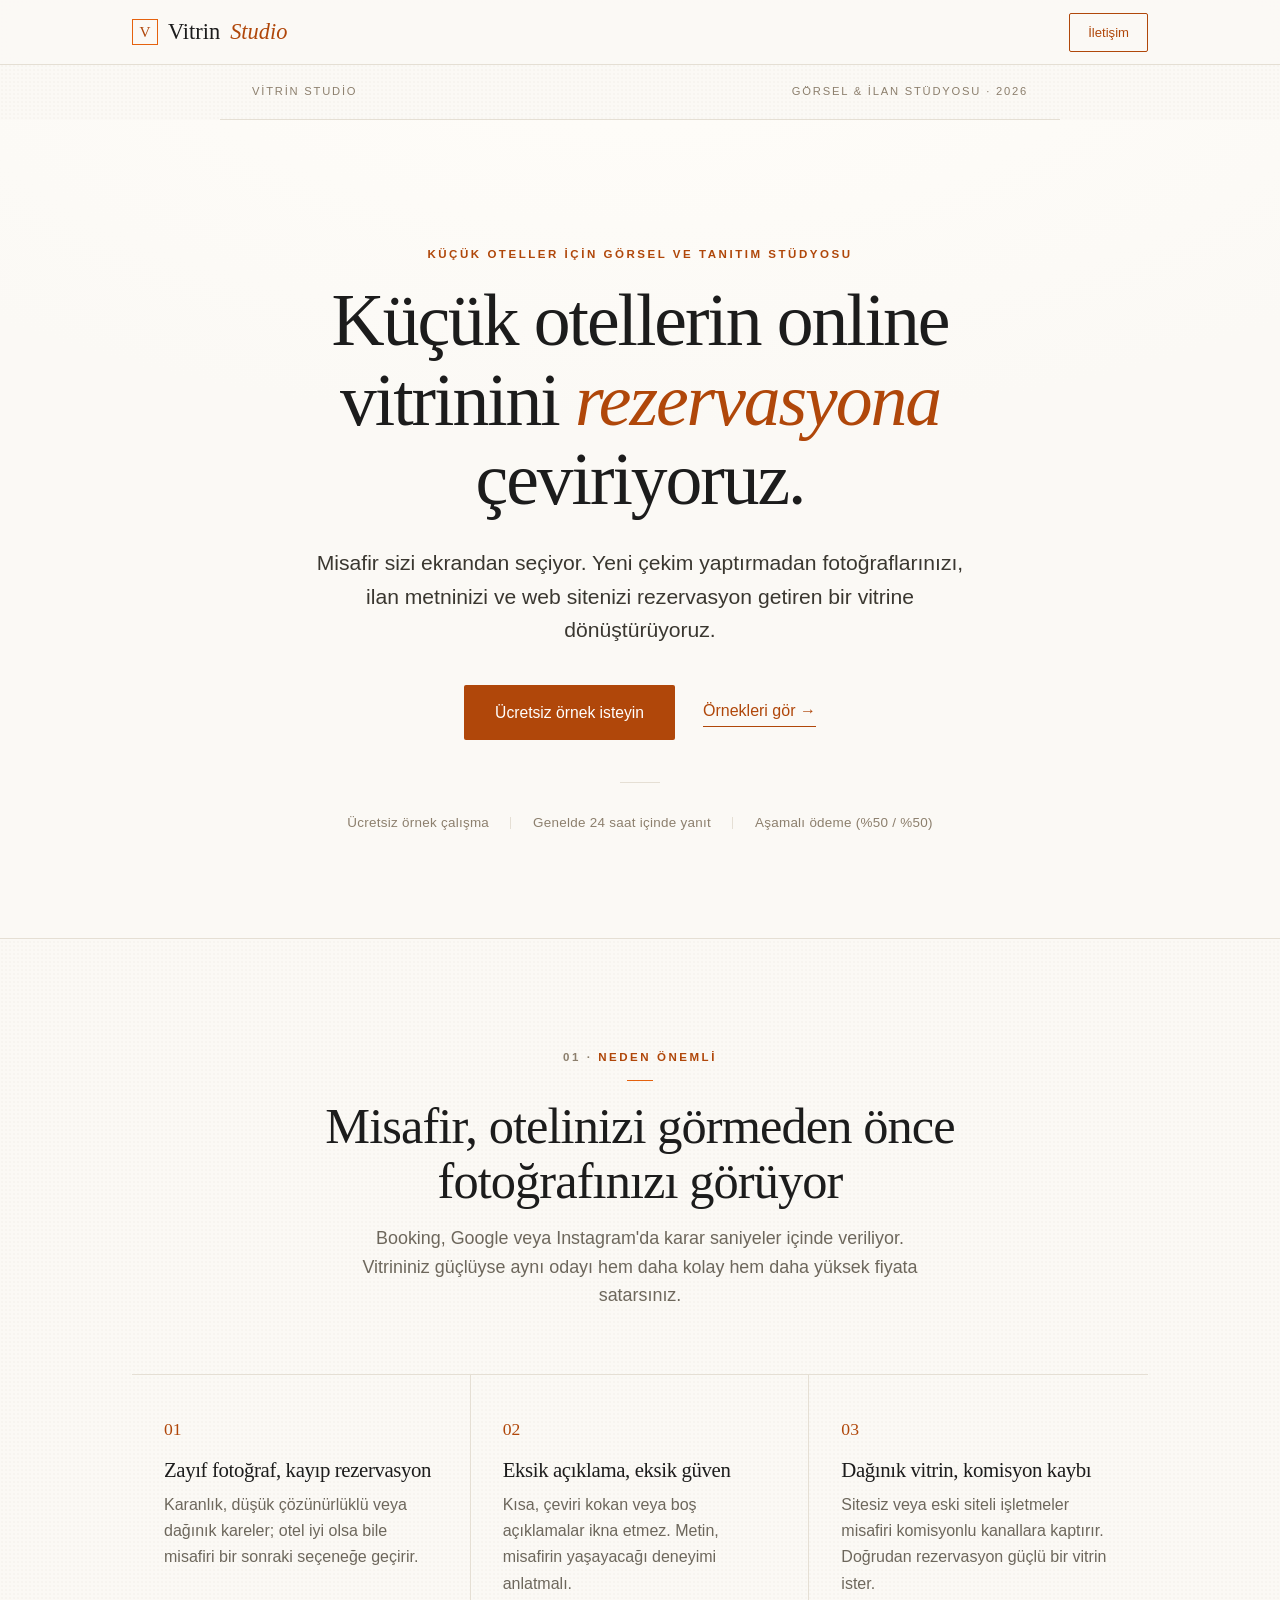
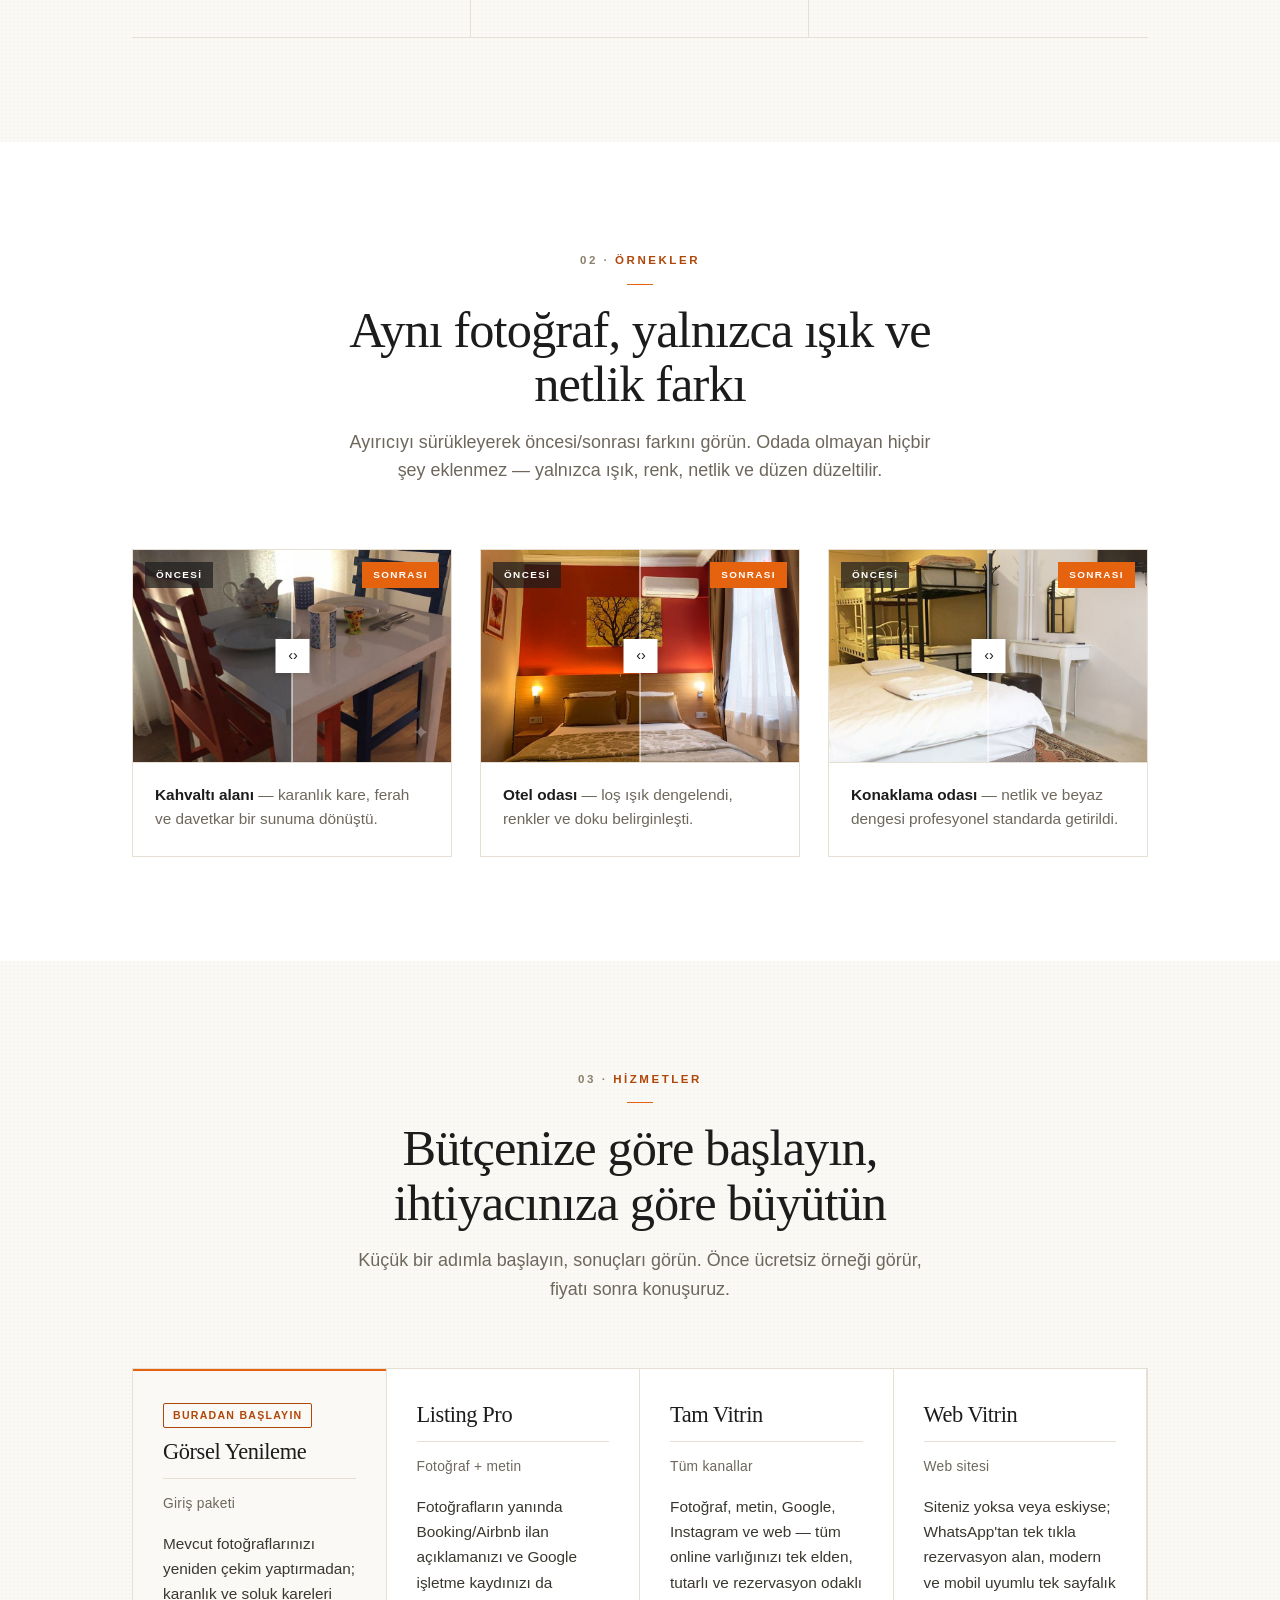
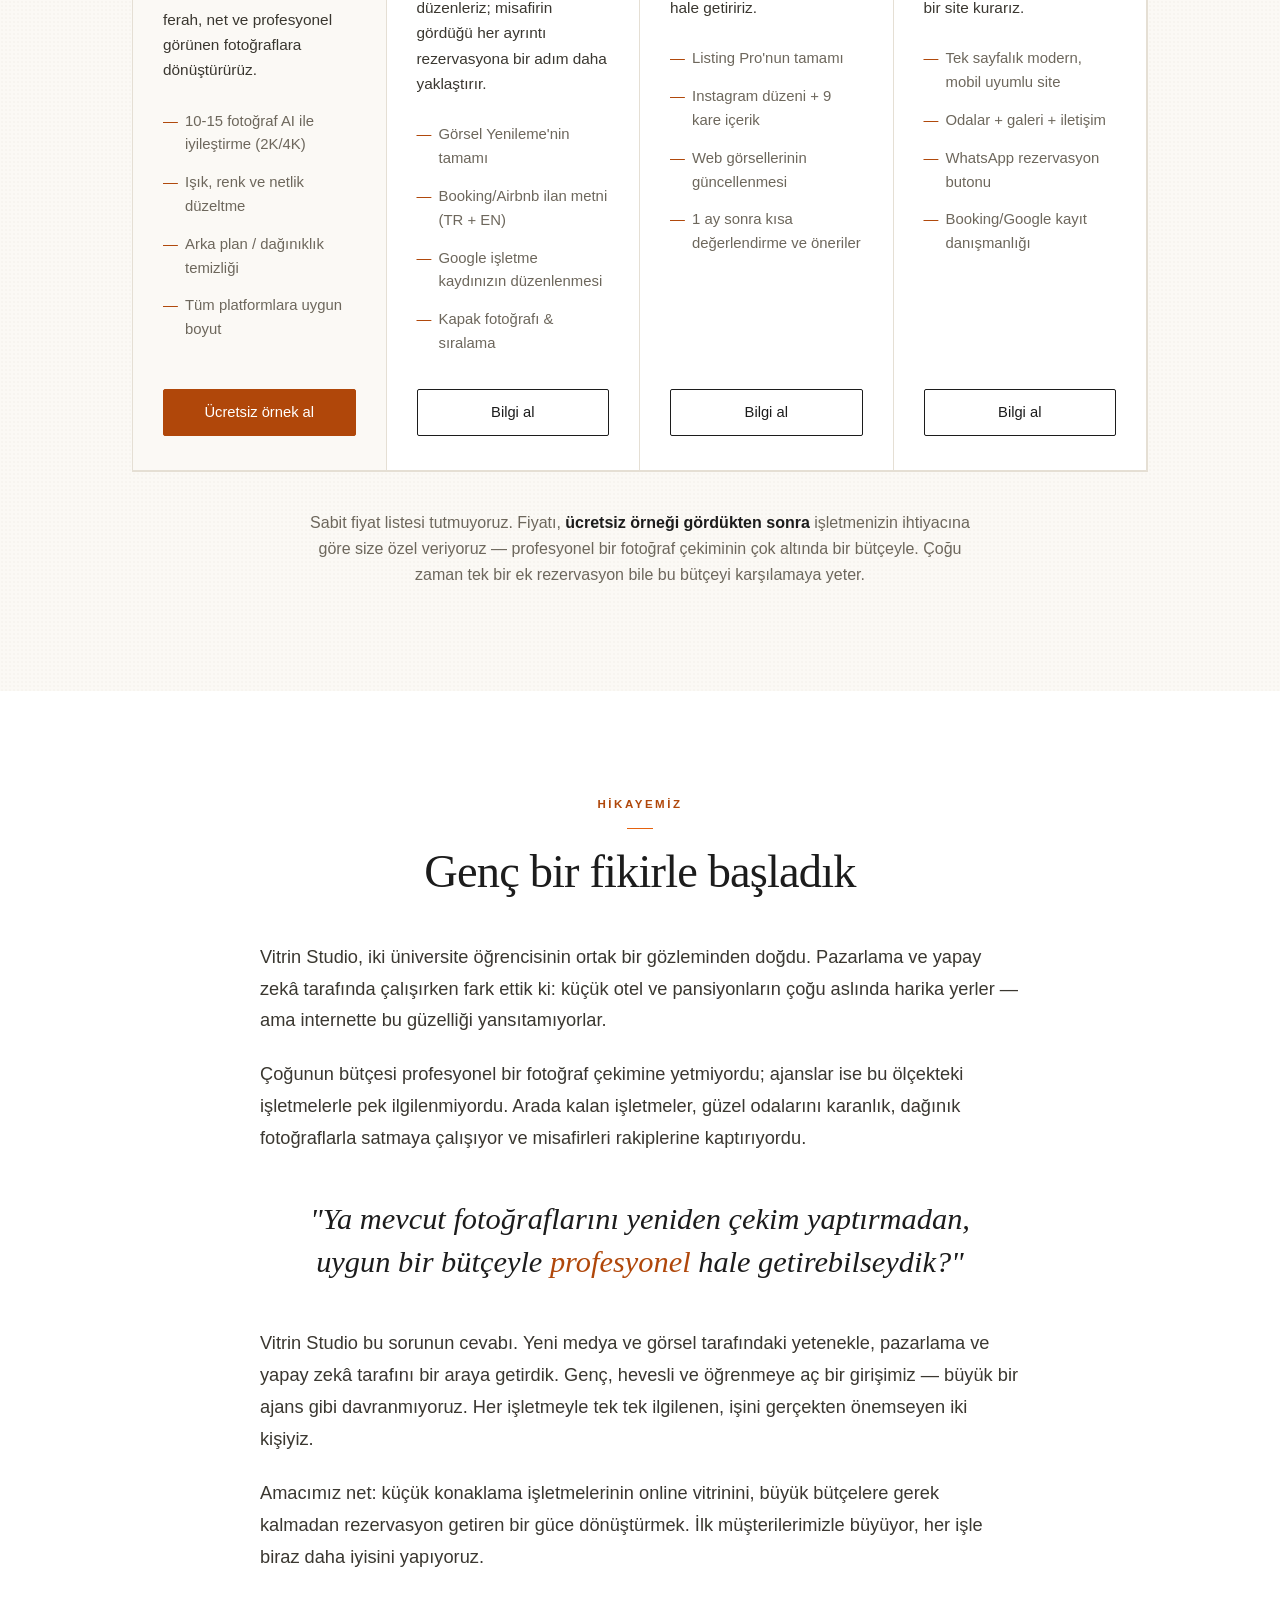
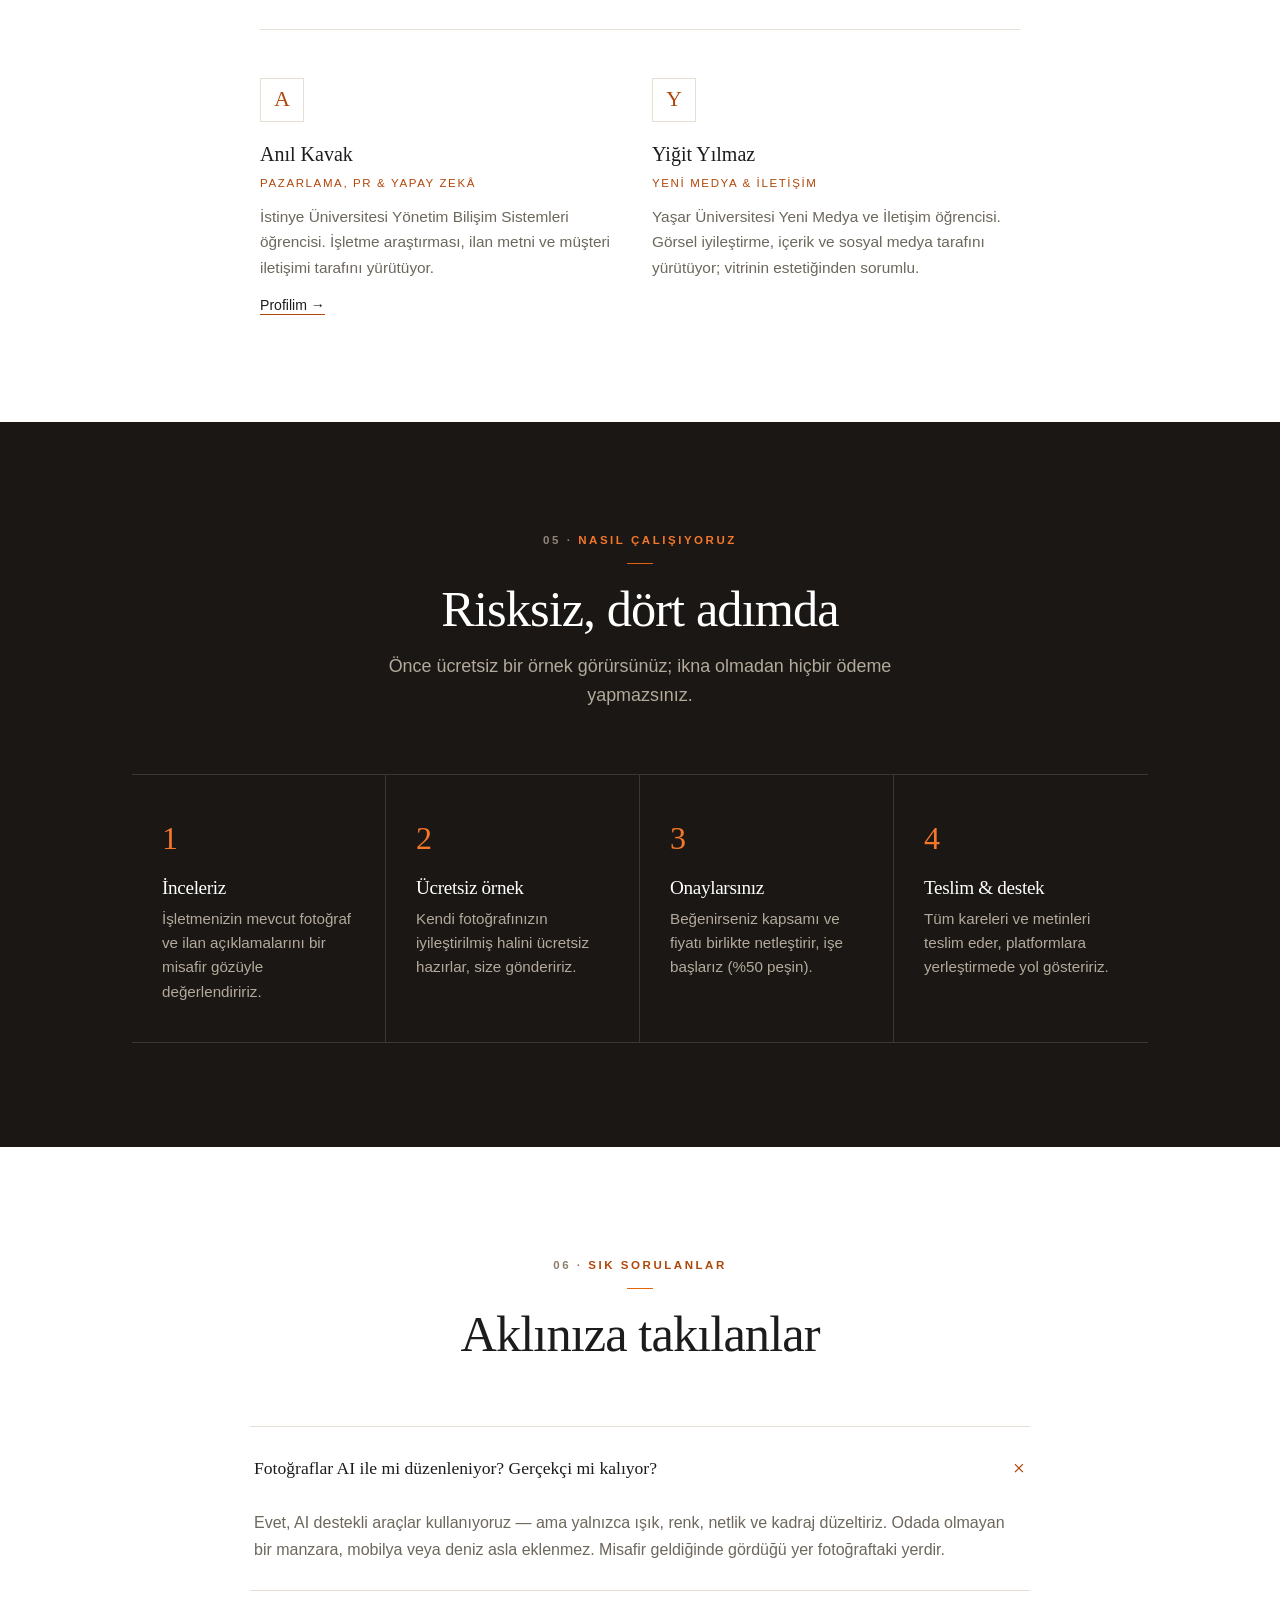
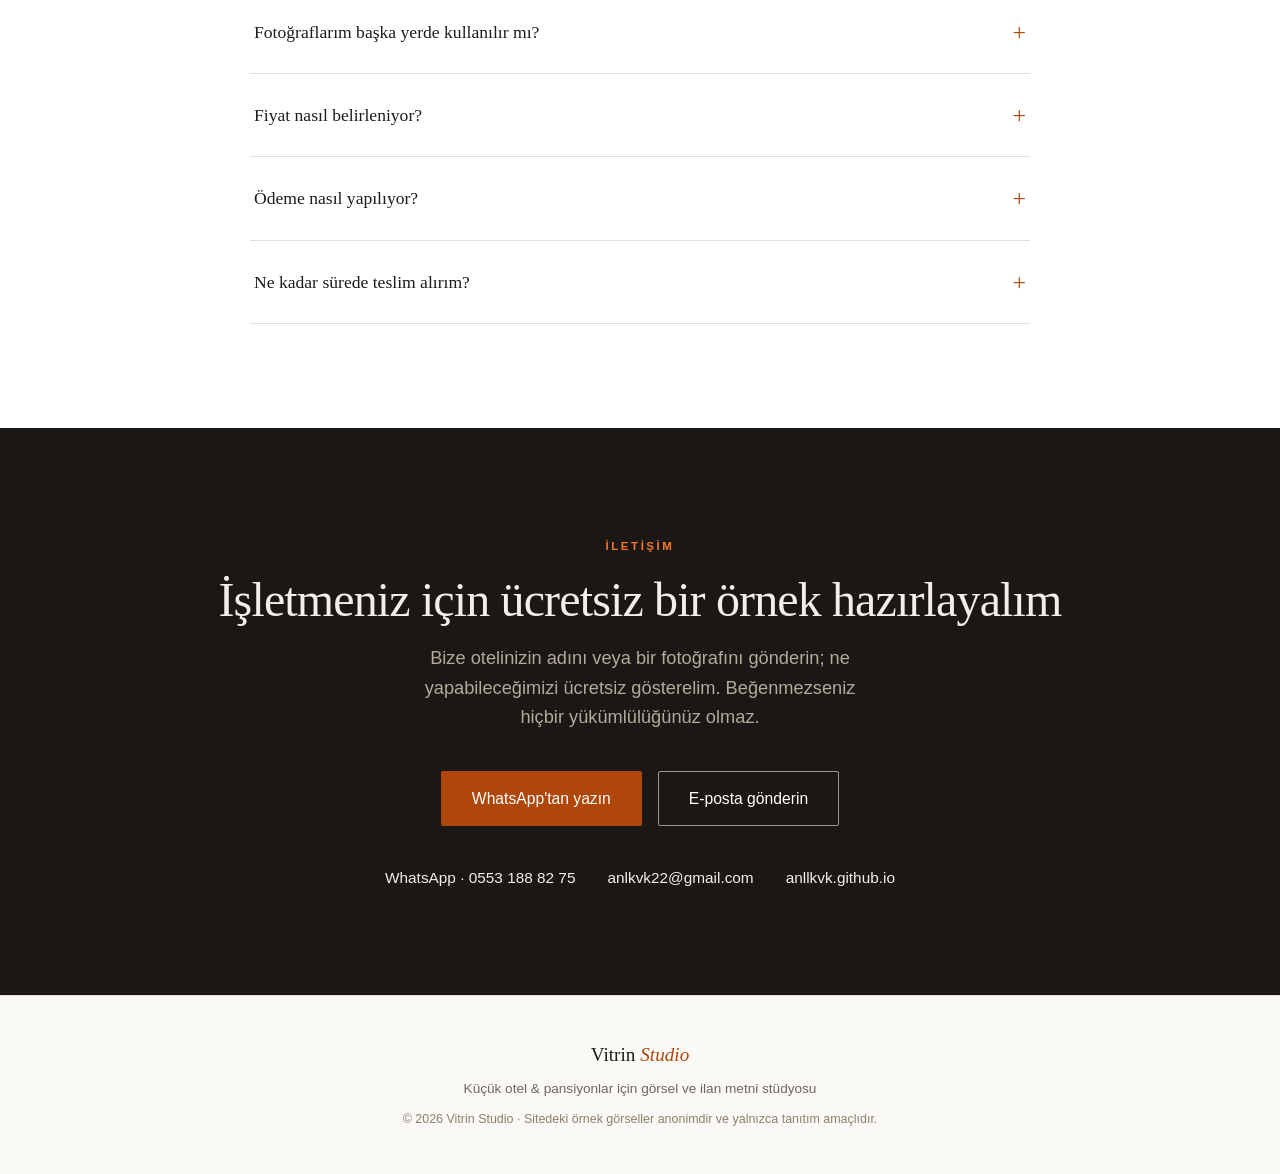
==== index.html @ 4d6feb4d "Ornekler bolumundeki anonimlik notu kaldirildi" ====
<!DOCTYPE html>
<html lang="tr">
<head>
<meta charset="UTF-8">
<meta name="viewport" content="width=device-width, initial-scale=1.0">
<title>Vitrin Studio — Küçük Otellerin Online Vitrinini Rezervasyona Çeviriyoruz</title>
<meta name="description" content="Vitrin Studio: Küçük otel ve pansiyonlar için AI destekli fotoğraf iyileştirme, ilan metni ve web sitesi. Ücretsiz örnek çalışmayla başlayın.">
<link rel="canonical" href="https://anllkvk.github.io/vitrinstudio/">
<meta name="theme-color" content="#b0470a">
<meta property="og:type" content="website">
<meta property="og:locale" content="tr_TR">
<meta property="og:site_name" content="Vitrin Studio">
<meta property="og:title" content="Vitrin Studio — Küçük Otellerin Online Vitrini">
<meta property="og:description" content="AI destekli fotoğraf iyileştirme, ilan metni ve web sitesi. Ücretsiz örnek çalışmayla başlayın.">
<meta property="og:url" content="https://anllkvk.github.io/vitrinstudio/">
<meta property="og:image" content="https://anllkvk.github.io/vitrinstudio/img/og-kapak.jpg">
<meta property="og:image:width" content="1200">
<meta property="og:image:height" content="630">
<meta property="og:image:alt" content="AI ile iyileştirilmiş otel kahvaltı alanı fotoğrafı — Vitrin Studio örnek çalışması">
<meta name="twitter:card" content="summary_large_image">
<script type="application/ld+json">
{
  "@context": "https://schema.org",
  "@type": "ProfessionalService",
  "name": "Vitrin Studio",
  "description": "Küçük otel ve pansiyonlar için AI destekli fotoğraf iyileştirme, ilan metni ve web sitesi hizmeti.",
  "url": "https://anllkvk.github.io/vitrinstudio/",
  "telephone": "+90-553-188-82-75",
  "email": "anlkvk22@gmail.com",
  "areaServed": "TR",
  "knowsLanguage": ["tr", "en"],
  "founder": [
    { "@type": "Person", "name": "Anıl Kavak", "url": "https://anllkvk.github.io" },
    { "@type": "Person", "name": "Yiğit Yılmaz" }
  ]
}
</script>
<link rel="icon" href="data:image/svg+xml,%3Csvg xmlns='http://www.w3.org/2000/svg' viewBox='0 0 100 100'%3E%3Crect width='100' height='100' fill='%23fbf9f5'/%3E%3Crect x='5' y='5' width='90' height='90' fill='none' stroke='%23e5620e' stroke-width='4'/%3E%3Ctext x='50' y='71' font-size='58' text-anchor='middle' fill='%231c1c1c' font-family='Georgia,serif'%3EV%3C/text%3E%3C/svg%3E">
<style>
  :root{
    --paper:#fbf9f5; --white:#ffffff; --dark:#1a1714;
    --ink:#1c1c1c; --soft:#3a3730; --muted:#6d675c; --stone:#8c7f6d;
    --orange:#e5620e; --orange-text:#b0470a; --orange-lt:#f4772a; --line:#e5dfd4;
  }
  *{margin:0;padding:0;box-sizing:border-box;}
  html{scroll-behavior:smooth;-webkit-text-size-adjust:100%;}
  body{font-family:-apple-system,BlinkMacSystemFont,"Segoe UI",Roboto,Helvetica,Arial,sans-serif;
    color:var(--ink);background-color:var(--paper);line-height:1.6;-webkit-font-smoothing:antialiased;
    background-image:radial-gradient(rgba(140,127,109,.035) 1px, transparent 1px);background-size:4px 4px;
    counter-reset:sec;overflow-x:hidden;}
  h1,h2,h3,.serif{font-family:Georgia,"Times New Roman",serif;font-weight:500;letter-spacing:-.018em;line-height:1.08;}
  a{color:inherit;text-decoration:none;}
  img{max-width:100%;display:block;}
  .wrap{max-width:1080px;margin:0 auto;padding:0 32px;}
  .kicker{display:inline-block;font-size:.72rem;letter-spacing:.22em;text-transform:uppercase;color:var(--orange-text);font-weight:600;margin-bottom:18px;}

  a:focus-visible,button:focus-visible,summary:focus-visible,
  .btn:focus-visible,.nav-cta:focus-visible,.paket-cta:focus-visible{outline:2px solid var(--orange);outline-offset:3px;border-radius:2px;}
  .ba-range:focus-visible{outline:2px solid #fff;outline-offset:-2px;}
  .skip{position:absolute;left:-9999px;top:0;background:var(--orange-text);color:#fff;padding:10px 16px;z-index:300;}
  .skip:focus{left:8px;top:8px;}

  /* NAV */
  nav{position:sticky;top:0;z-index:100;background:rgba(251,249,245,.9);backdrop-filter:blur(12px);-webkit-backdrop-filter:blur(12px);border-bottom:1px solid var(--line);}
  .nav-in{max-width:1080px;margin:0 auto;padding:0 32px;height:64px;display:flex;align-items:center;justify-content:space-between;gap:16px;}
  .logo{display:inline-flex;align-items:center;gap:10px;font-family:Georgia,serif;font-size:1.4rem;color:var(--ink);}
  .logo .mono{width:26px;height:26px;border:1px solid var(--orange);color:var(--orange-text);font-size:.95rem;display:flex;align-items:center;justify-content:center;}
  .logo em{color:var(--orange-text);font-style:italic;}
  .mnav>summary{display:none;}
  .nav-links{display:flex;gap:30px;align-items:center;}
  .nav-links a{font-size:.86rem;color:var(--soft);transition:color .15s;}
  .nav-links a:hover{color:var(--orange-text);}
  .nav-cta{border:1px solid var(--orange-text);color:var(--orange-text);padding:8px 18px;font-size:.82rem;font-weight:500;border-radius:2px;transition:background .15s,color .15s;white-space:nowrap;}
  .nav-cta:hover{background:var(--orange-text);color:#fff;}

  /* BUTTONS */
  .btn{display:inline-flex;align-items:center;gap:8px;padding:14px 30px;border-radius:2px;font-size:.98rem;font-weight:500;transition:background .2s,color .2s,transform .2s,letter-spacing .2s;cursor:pointer;border:1px solid transparent;}
  .btn-orange{background:var(--orange-text);color:#fff;}
  .btn-orange:hover{background:#943a06;transform:translateY(-1px);letter-spacing:.01em;}
  .btn-lightline{background:transparent;color:#fff;border-color:rgba(255,255,255,.55);}
  .btn-lightline:hover{background:#fff;color:var(--ink);}
  .arrow{color:var(--orange-text);font-weight:500;border-bottom:1px solid var(--orange-text);padding-bottom:2px;transition:opacity .15s;}
  .arrow:hover{opacity:.65;}

  /* HERO */
  .hero-meta{max-width:840px;margin:0 auto;padding:18px 32px;display:flex;justify-content:space-between;font-size:.7rem;letter-spacing:.16em;text-transform:uppercase;color:var(--stone);border-bottom:1px solid var(--line);}
  .hero{background:radial-gradient(120% 80% at 50% -12%,#fffdf9 0%,var(--paper) 62%);text-align:center;border-bottom:1px solid var(--line);}
  .hero-in{max-width:840px;margin:0 auto;padding:120px 32px 104px;}
  .hero h1{font-size:clamp(2.15rem,6.4vw,4.6rem);margin-bottom:26px;letter-spacing:-.028em;overflow-wrap:break-word;}
  .hero h1 em{font-style:italic;color:var(--orange-text);}
  .hero p.lead{font-size:clamp(1.08rem,2vw,1.32rem);color:var(--soft);max-width:56ch;margin:0 auto 38px;font-weight:400;}
  .hero-cta{display:flex;flex-wrap:wrap;gap:16px 28px;align-items:center;justify-content:center;}
  .hero-mini{margin-top:42px;padding-top:30px;position:relative;display:flex;flex-wrap:wrap;gap:10px 0;justify-content:center;color:var(--stone);font-size:.84rem;letter-spacing:.02em;}
  .hero-mini::before{content:"";position:absolute;top:0;left:50%;transform:translateX(-50%);width:40px;height:1px;background:var(--line);}
  .hero-mini span{padding:0 22px;position:relative;}
  .hero-mini span:not(:last-child)::after{content:"";position:absolute;right:0;top:50%;transform:translateY(-50%);width:1px;height:12px;background:var(--line);}

  /* SECTIONS */
  section{padding:104px 0;}
  section[id]{counter-increment:sec;}
  .alt{background:var(--white);}
  .dark{background:var(--dark);color:#f3efe8;}
  .sec-head{text-align:center;max-width:680px;margin:0 auto 64px;}
  .sec-head .kicker::before{content:"0" counter(sec) "  ·  ";color:var(--stone);}
  .sec-head .kicker::after{content:"";display:block;width:26px;height:1px;background:var(--orange);margin:14px auto 0;}
  .sec-head h2{font-size:clamp(2rem,4.6vw,3.15rem);margin-bottom:16px;}
  .sec-head p{color:var(--muted);font-size:1.12rem;max-width:60ch;margin:0 auto;}
  .dark .sec-head p{color:#b3aa9c;}
  .dark .sec-head .kicker{color:var(--orange-lt);}
  .dark .sec-head .kicker::before{color:#8f8578;}

  /* DEĞER */
  .grid-3{display:grid;grid-template-columns:repeat(auto-fit,minmax(260px,1fr));gap:0;border-top:1px solid var(--line);}
  .val{padding:40px 32px;border-bottom:1px solid var(--line);}
  .grid-3 .val:not(:last-child){border-right:1px solid var(--line);}
  .val .num{font-family:Georgia,serif;font-size:1.1rem;color:var(--orange-text);margin-bottom:16px;font-variant-numeric:tabular-nums;}
  .val h3{font-size:1.3rem;margin-bottom:10px;}
  .val p{color:var(--muted);font-size:1rem;line-height:1.65;}

  /* BEFORE/AFTER */
  .ba-grid{display:grid;grid-template-columns:repeat(auto-fit,minmax(300px,1fr));gap:28px;}
  .ba{background:var(--paper);border:1px solid var(--line);}
  .alt .ba{background:var(--white);}
  .ba-view{position:relative;width:100%;aspect-ratio:3/2;overflow:hidden;user-select:none;}
  .ba-view img{position:absolute;inset:0;width:100%;height:100%;object-fit:cover;pointer-events:none;}
  .ba-after{clip-path:inset(0 0 0 50%);}
  .ba-range{position:absolute;inset:0;width:100%;height:100%;margin:0;opacity:0;cursor:ew-resize;z-index:5;touch-action:none;}
  .ba-divider{position:absolute;top:0;bottom:0;left:50%;width:1px;background:#fff;z-index:3;transform:translateX(-.5px);}
  .ba-divider::after{content:"‹ ›";position:absolute;top:50%;left:50%;transform:translate(-50%,-50%);width:34px;height:34px;background:#fff;color:var(--ink);display:flex;align-items:center;justify-content:center;font-size:.9rem;letter-spacing:-2px;box-shadow:0 1px 8px rgba(0,0,0,.2);}
  .ba-lbl{position:absolute;top:12px;z-index:4;font-size:.62rem;font-weight:600;letter-spacing:.14em;padding:5px 11px;color:#fff;text-transform:uppercase;}
  .ba-lbl.b{left:12px;background:rgba(28,28,28,.7);}
  .ba-lbl.a{right:12px;background:var(--orange);}
  .ba-cap{padding:20px 22px 24px;border-top:1px solid var(--line);font-size:.96rem;color:var(--muted);}
  .ba-cap b{color:var(--ink);font-weight:600;}
  .center-note{text-align:center;color:var(--muted);font-size:.9rem;margin-top:38px;max-width:660px;margin-left:auto;margin-right:auto;}

  /* PAKETLER */
  .paketler{display:grid;grid-template-columns:repeat(auto-fit,minmax(240px,1fr));gap:0;border:1px solid var(--line);}
  .paket{padding:34px 30px;display:flex;flex-direction:column;border-right:1px solid var(--line);border-bottom:1px solid var(--line);position:relative;background:var(--white);}
  .paket.one{background:var(--paper);box-shadow:inset 0 2px 0 var(--orange);}
  .paket .rozet{display:inline-block;border:1px solid var(--orange-text);color:var(--orange-text);font-size:.66rem;letter-spacing:.12em;text-transform:uppercase;font-weight:600;padding:3px 9px;border-radius:2px;margin-bottom:12px;align-self:flex-start;}
  .paket h3{font-size:1.4rem;margin-bottom:14px;padding-bottom:14px;border-bottom:1px solid var(--line);}
  .paket .scope{color:var(--muted);font-size:.86rem;margin-bottom:16px;letter-spacing:.02em;}
  .paket .oneri{color:var(--soft);font-size:.96rem;margin-bottom:20px;min-height:5.4em;line-height:1.65;}
  .paket ul{list-style:none;margin-bottom:26px;flex:1;}
  .paket li{font-size:.93rem;color:var(--muted);padding:7px 0 7px 22px;position:relative;}
  .paket li::before{content:"—";position:absolute;left:0;color:var(--orange-text);}
  .paket .paket-cta{text-align:center;border:1px solid var(--ink);color:var(--ink);padding:11px;font-size:.92rem;font-weight:500;border-radius:2px;transition:background .15s,color .15s,border-color .15s;}
  .paket.one .paket-cta{background:var(--orange-text);border-color:var(--orange-text);color:#fff;}
  .paket.one .paket-cta:hover{background:#943a06;border-color:#943a06;}
  .paket .paket-cta:hover{background:var(--ink);color:#fff;}
  .fiyat-note{text-align:center;color:var(--muted);font-size:1rem;margin-top:38px;max-width:680px;margin-left:auto;margin-right:auto;}
  .fiyat-note b{color:var(--ink);font-weight:600;}

  /* HİKAYE */
  .hikaye-in{max-width:760px;margin:0 auto;}
  .hikaye .kicker{display:block;text-align:center;}
  .hikaye .kicker::after{content:"";display:block;width:26px;height:1px;background:var(--orange);margin:14px auto 0;}
  .hikaye h2{font-size:clamp(1.9rem,4.2vw,2.9rem);text-align:center;margin-bottom:44px;}
  .hikaye p{font-size:1.14rem;color:var(--soft);margin-bottom:22px;line-height:1.75;}
  .hikaye .quote{font-family:Georgia,serif;font-style:italic;font-size:clamp(1.4rem,3vw,1.9rem);color:var(--ink);text-align:center;line-height:1.4;margin:44px 0;padding:0 20px;}
  .hikaye .quote span{color:var(--orange-text);}
  .kurucular{display:grid;grid-template-columns:1fr 1fr;gap:24px;margin-top:56px;padding-top:48px;border-top:1px solid var(--line);}
  .kurucu .mono{width:44px;height:44px;border:1px solid var(--line);color:var(--orange-text);font-family:Georgia,serif;font-size:1.35rem;display:flex;align-items:center;justify-content:center;margin-bottom:16px;}
  .kurucu .ad{font-family:Georgia,serif;font-size:1.25rem;margin-bottom:4px;}
  .kurucu .unvan{color:var(--orange-text);font-size:.72rem;text-transform:uppercase;letter-spacing:.14em;margin-bottom:12px;}
  .kurucu p{font-size:.96rem;color:var(--muted);line-height:1.65;margin-bottom:12px;}
  .kurucu a{color:var(--ink);font-size:.88rem;border-bottom:1px solid var(--orange-text);padding-bottom:1px;}
  .kurucu a:hover{color:var(--orange-text);}

  /* SÜREÇ */
  .steps{display:grid;grid-template-columns:repeat(auto-fit,minmax(220px,1fr));gap:0;border-top:1px solid rgba(255,255,255,.14);}
  .step{padding:38px 30px;border-bottom:1px solid rgba(255,255,255,.14);}
  .steps .step:not(:last-child){border-right:1px solid rgba(255,255,255,.14);}
  .step .no{font-family:Georgia,serif;font-size:2rem;color:var(--orange-lt);margin-bottom:14px;font-variant-numeric:tabular-nums;}
  .step h3{font-size:1.2rem;margin-bottom:8px;color:#fff;}
  .step p{color:#b3aa9c;font-size:.95rem;}

  /* SSS */
  .sss-list{max-width:780px;margin:0 auto;border-top:1px solid var(--line);}
  details{border-bottom:1px solid var(--line);}
  summary{cursor:pointer;padding:22px 4px;font-family:Georgia,serif;font-size:1.1rem;color:var(--ink);list-style:none;display:flex;justify-content:space-between;align-items:center;gap:12px;}
  summary::-webkit-details-marker{display:none;}
  summary::after{content:"+";font-size:1.5rem;color:var(--orange-text);font-weight:300;transition:transform .2s;}
  details[open] summary::after{transform:rotate(45deg);}
  details p{padding:0 4px 26px;color:var(--muted);font-size:1rem;line-height:1.7;}

  /* İLETİŞİM */
  .iletisim{background:var(--dark);color:#f3efe8;text-align:center;}
  .iletisim .kicker{color:var(--orange-lt);}
  .iletisim h2{font-size:clamp(2rem,4.6vw,3rem);margin-bottom:18px;}
  .iletisim p.lead{color:#b3aa9c;max-width:46ch;margin:0 auto 40px;font-size:1.14rem;}
  .il-btns{display:flex;flex-wrap:wrap;gap:16px;justify-content:center;margin-bottom:40px;}
  .il-sec{display:flex;flex-wrap:wrap;gap:14px 32px;justify-content:center;color:#8a847a;font-size:.96rem;}
  .il-sec a{color:#f3efe8;display:inline-flex;gap:7px;align-items:center;}
  .il-sec a:hover{color:var(--orange-lt);}

  /* FOOTER */
  footer{background:var(--paper);color:var(--muted);padding:44px 0;text-align:center;font-size:.85rem;border-top:1px solid var(--line);}
  footer .flogo{font-family:Georgia,serif;color:var(--ink);font-size:1.2rem;margin-bottom:8px;}
  footer .flogo em{color:var(--orange-text);font-style:italic;}
  footer .fnote{margin-top:10px;color:var(--stone);font-size:.78rem;}

  /* MOTION */
  @media (prefers-reduced-motion:no-preference){
    .reveal{opacity:0;transform:translateY(10px);transition:opacity .6s ease,transform .6s ease;}
    .reveal.in{opacity:1;transform:none;}
  }
  @media (prefers-reduced-motion:reduce){
    html{scroll-behavior:auto;}
    *{transition:none!important;animation:none!important;}
  }

  @media(max-width:820px){
    .mnav{position:relative;}
    .mnav>summary{display:inline-flex;list-style:none;cursor:pointer;font-size:.86rem;color:var(--soft);padding:8px 4px;}
    .mnav>summary::-webkit-details-marker{display:none;}
    .mnav .nav-links{display:flex;flex-direction:column;gap:0;position:absolute;right:0;top:42px;min-width:210px;background:var(--paper);border:1px solid var(--line);border-radius:2px;box-shadow:0 8px 24px rgba(0,0,0,.1);}
    .mnav:not([open]) .nav-links{display:none;}
    .mnav .nav-links a{padding:13px 18px;border-bottom:1px solid var(--line);}
    .mnav .nav-links a:last-child{border-bottom:none;}
    html,body{overflow-x:hidden;max-width:100%;}
    .hero-meta{display:none;}
    .kicker{letter-spacing:.12em;font-size:.66rem;}
    .hero-mini{flex-direction:column;gap:9px;}
    .hero-mini span{padding:0;}
    .hero-mini span:not(:last-child)::after{display:none;}
    .kurucular{grid-template-columns:1fr;}
    section{padding:76px 0;}
    .hero-in{padding:80px 22px 72px;}
    .wrap{padding:0 22px;}
    .nav-in{padding:0 18px;gap:10px;}
    .sec-head{margin-bottom:48px;}
    .grid-3 .val{border-right:none!important;}
  }
</style>
</head>
<body>
<a href="#main" class="skip">İçeriğe geç</a>

<nav>
  <div class="nav-in">
    <a href="#" class="logo"><span class="mono">V</span>Vitrin <em>Studio</em></a>
    <details class="mnav">
      <summary aria-label="Menü">Menü</summary>
      <div class="nav-links">
        <a href="#deger">Neden Önemli</a>
        <a href="#ornekler">Örnekler</a>
        <a href="#hizmetler">Hizmetler</a>
        <a href="#hikaye">Hikayemiz</a>
        <a href="#iletisim">İletişim</a>
      </div>
    </details>
    <a href="https://wa.me/905531888275" class="nav-cta" target="_blank" rel="noopener">İletişim</a>
  </div>
</nav>

<div class="hero-meta"><span>Vitrin Studio</span><span>Görsel &amp; İlan Stüdyosu · 2026</span></div>

<!-- HERO -->
<header class="hero">
  <div class="hero-in">
    <span class="kicker">Küçük oteller için görsel ve tanıtım stüdyosu</span>
    <h1>Küçük otellerin online vitrinini <em>rezervasyona</em> çeviriyoruz.</h1>
    <p class="lead">Misafir sizi ekrandan seçiyor. Yeni çekim yaptırmadan fotoğraflarınızı, ilan metninizi
      ve web sitenizi rezervasyon getiren bir vitrine dönüştürüyoruz.</p>
    <div class="hero-cta">
      <a href="https://wa.me/905531888275?text=Merhaba,%20i%C5%9Fletmem%20i%C3%A7in%20%C3%BCcretsiz%20%C3%B6rnek%20istiyorum." class="btn btn-orange" target="_blank" rel="noopener">Ücretsiz örnek isteyin</a>
      <a href="#ornekler" class="arrow">Örnekleri gör →</a>
    </div>
    <div class="hero-mini">
      <span>Ücretsiz örnek çalışma</span>
      <span>Genelde 24 saat içinde yanıt</span>
      <span>Aşamalı ödeme (%50 / %50)</span>
    </div>
  </div>
</header>

<main id="main">

<!-- DEĞER -->
<section id="deger">
  <div class="wrap">
    <div class="sec-head">
      <span class="kicker">Neden Önemli</span>
      <h2>Misafir, otelinizi görmeden önce fotoğrafınızı görüyor</h2>
      <p>Booking, Google veya Instagram'da karar saniyeler içinde veriliyor. Vitrininiz güçlüyse
        aynı odayı hem daha kolay hem daha yüksek fiyata satarsınız.</p>
    </div>
    <div class="grid-3">
      <div class="val"><div class="num">01</div><h3>Zayıf fotoğraf, kayıp rezervasyon</h3><p>Karanlık, düşük çözünürlüklü veya dağınık kareler; otel iyi olsa bile misafiri bir sonraki seçeneğe geçirir.</p></div>
      <div class="val"><div class="num">02</div><h3>Eksik açıklama, eksik güven</h3><p>Kısa, çeviri kokan veya boş açıklamalar ikna etmez. Metin, misafirin yaşayacağı deneyimi anlatmalı.</p></div>
      <div class="val"><div class="num">03</div><h3>Dağınık vitrin, komisyon kaybı</h3><p>Sitesiz veya eski siteli işletmeler misafiri komisyonlu kanallara kaptırır. Doğrudan rezervasyon güçlü bir vitrin ister.</p></div>
    </div>
  </div>
</section>

<!-- ÖRNEKLER -->
<section id="ornekler" class="alt">
  <div class="wrap">
    <div class="sec-head">
      <span class="kicker">Örnekler</span>
      <h2>Aynı fotoğraf, yalnızca ışık ve netlik farkı</h2>
      <p>Ayırıcıyı sürükleyerek öncesi/sonrası farkını görün. Odada olmayan hiçbir şey eklenmez — yalnızca ışık, renk, netlik ve düzen düzeltilir.</p>
    </div>
    <div class="ba-grid">
      <div class="ba">
        <div class="ba-view">
          <span class="ba-lbl b">Öncesi</span><span class="ba-lbl a">Sonrası</span>
          <img src="img/ornek-1-before.jpg" alt="Kahvaltı alanı — iyileştirme öncesi" class="ba-before" loading="lazy" decoding="async" width="900" height="600">
          <img src="img/ornek-1-after.jpg" alt="Kahvaltı alanı — iyileştirme sonrası" class="ba-after" loading="lazy" decoding="async" width="900" height="600">
          <div class="ba-divider"></div>
          <input type="range" min="0" max="100" value="50" class="ba-range" aria-label="Öncesi/sonrası ayırıcı">
        </div>
        <div class="ba-cap"><b>Kahvaltı alanı</b> — karanlık kare, ferah ve davetkar bir sunuma dönüştü.</div>
      </div>
      <div class="ba">
        <div class="ba-view">
          <span class="ba-lbl b">Öncesi</span><span class="ba-lbl a">Sonrası</span>
          <img src="img/ornek-2-before.jpg" alt="Otel odası — iyileştirme öncesi" class="ba-before" loading="lazy" decoding="async" width="900" height="600">
          <img src="img/ornek-2-after.jpg" alt="Otel odası — iyileştirme sonrası" class="ba-after" loading="lazy" decoding="async" width="900" height="600">
          <div class="ba-divider"></div>
          <input type="range" min="0" max="100" value="50" class="ba-range" aria-label="Öncesi/sonrası ayırıcı">
        </div>
        <div class="ba-cap"><b>Otel odası</b> — loş ışık dengelendi, renkler ve doku belirginleşti.</div>
      </div>
      <div class="ba">
        <div class="ba-view">
          <span class="ba-lbl b">Öncesi</span><span class="ba-lbl a">Sonrası</span>
          <img src="img/ornek-3-before.jpg" alt="Konaklama odası — iyileştirme öncesi" class="ba-before" loading="lazy" decoding="async" width="900" height="600">
          <img src="img/ornek-3-after.jpg" alt="Konaklama odası — iyileştirme sonrası" class="ba-after" loading="lazy" decoding="async" width="900" height="600">
          <div class="ba-divider"></div>
          <input type="range" min="0" max="100" value="50" class="ba-range" aria-label="Öncesi/sonrası ayırıcı">
        </div>
        <div class="ba-cap"><b>Konaklama odası</b> — netlik ve beyaz dengesi profesyonel standarda getirildi.</div>
      </div>
    </div>
  </div>
</section>

<!-- HİZMETLER -->
<section id="hizmetler">
  <div class="wrap">
    <div class="sec-head">
      <span class="kicker">Hizmetler</span>
      <h2>Bütçenize göre başlayın, ihtiyacınıza göre büyütün</h2>
      <p>Küçük bir adımla başlayın, sonuçları görün. Önce ücretsiz örneği görür, fiyatı sonra konuşuruz.</p>
    </div>
    <div class="paketler">
      <div class="paket one">
        <div class="rozet">Buradan başlayın</div>
        <h3>Görsel Yenileme</h3>
        <div class="scope">Giriş paketi</div>
        <div class="oneri">Mevcut fotoğraflarınızı yeniden çekim yaptırmadan; karanlık ve soluk kareleri ferah, net ve profesyonel görünen fotoğraflara dönüştürürüz.</div>
        <ul>
          <li>10-15 fotoğraf AI ile iyileştirme (2K/4K)</li>
          <li>Işık, renk ve netlik düzeltme</li>
          <li>Arka plan / dağınıklık temizliği</li>
          <li>Tüm platformlara uygun boyut</li>
        </ul>
        <a href="https://wa.me/905531888275?text=G%C3%B6rsel%20Yenileme%20paketi%20hakk%C4%B1nda%20bilgi%20almak%20istiyorum." class="paket-cta" target="_blank" rel="noopener">Ücretsiz örnek al</a>
      </div>
      <div class="paket">
        <h3>Listing Pro</h3>
        <div class="scope">Fotoğraf + metin</div>
        <div class="oneri">Fotoğrafların yanında Booking/Airbnb ilan açıklamanızı ve Google işletme kaydınızı da düzenleriz; misafirin gördüğü her ayrıntı rezervasyona bir adım daha yaklaştırır.</div>
        <ul>
          <li>Görsel Yenileme'nin tamamı</li>
          <li>Booking/Airbnb ilan metni (TR + EN)</li>
          <li>Google işletme kaydınızın düzenlenmesi</li>
          <li>Kapak fotoğrafı &amp; sıralama</li>
        </ul>
        <a href="https://wa.me/905531888275?text=Listing%20Pro%20paketi%20hakk%C4%B1nda%20bilgi%20almak%20istiyorum." class="paket-cta" target="_blank" rel="noopener">Bilgi al</a>
      </div>
      <div class="paket">
        <h3>Tam Vitrin</h3>
        <div class="scope">Tüm kanallar</div>
        <div class="oneri">Fotoğraf, metin, Google, Instagram ve web — tüm online varlığınızı tek elden, tutarlı ve rezervasyon odaklı hale getiririz.</div>
        <ul>
          <li>Listing Pro'nun tamamı</li>
          <li>Instagram düzeni + 9 kare içerik</li>
          <li>Web görsellerinin güncellenmesi</li>
          <li>1 ay sonra kısa değerlendirme ve öneriler</li>
        </ul>
        <a href="https://wa.me/905531888275?text=Tam%20Vitrin%20paketi%20hakk%C4%B1nda%20bilgi%20almak%20istiyorum." class="paket-cta" target="_blank" rel="noopener">Bilgi al</a>
      </div>
      <div class="paket">
        <h3>Web Vitrin</h3>
        <div class="scope">Web sitesi</div>
        <div class="oneri">Siteniz yoksa veya eskiyse; WhatsApp'tan tek tıkla rezervasyon alan, modern ve mobil uyumlu tek sayfalık bir site kurarız.</div>
        <ul>
          <li>Tek sayfalık modern, mobil uyumlu site</li>
          <li>Odalar + galeri + iletişim</li>
          <li>WhatsApp rezervasyon butonu</li>
          <li>Booking/Google kayıt danışmanlığı</li>
        </ul>
        <a href="https://wa.me/905531888275?text=Web%20Vitrin%20hizmeti%20hakk%C4%B1nda%20bilgi%20almak%20istiyorum." class="paket-cta" target="_blank" rel="noopener">Bilgi al</a>
      </div>
    </div>
    <p class="fiyat-note">Sabit fiyat listesi tutmuyoruz. Fiyatı, <b>ücretsiz örneği gördükten sonra</b> işletmenizin
      ihtiyacına göre size özel veriyoruz — profesyonel bir fotoğraf çekiminin çok altında bir bütçeyle.
      Çoğu zaman tek bir ek rezervasyon bile bu bütçeyi karşılamaya yeter.</p>
  </div>
</section>

<!-- HİKAYEMİZ -->
<section id="hikaye" class="alt">
  <div class="wrap hikaye">
    <div class="hikaye-in">
      <span class="kicker">Hikayemiz</span>
      <h2>Genç bir fikirle başladık</h2>
      <p>Vitrin Studio, iki üniversite öğrencisinin ortak bir gözleminden doğdu. Pazarlama ve yapay
        zekâ tarafında çalışırken fark ettik ki: küçük otel ve pansiyonların çoğu aslında harika
        yerler — ama internette bu güzelliği yansıtamıyorlar.</p>
      <p>Çoğunun bütçesi profesyonel bir fotoğraf çekimine yetmiyordu; ajanslar ise bu ölçekteki
        işletmelerle pek ilgilenmiyordu. Arada kalan işletmeler, güzel odalarını karanlık, dağınık
        fotoğraflarla satmaya çalışıyor ve misafirleri rakiplerine kaptırıyordu.</p>
      <div class="quote">"Ya mevcut fotoğraflarını yeniden çekim yaptırmadan, uygun bir bütçeyle
        <span>profesyonel</span> hale getirebilseydik?"</div>
      <p>Vitrin Studio bu sorunun cevabı. Yeni medya ve görsel tarafındaki yetenekle, pazarlama ve
        yapay zekâ tarafını bir araya getirdik. Genç, hevesli ve öğrenmeye aç bir girişimiz —
        büyük bir ajans gibi davranmıyoruz. Her işletmeyle tek tek ilgilenen, işini gerçekten
        önemseyen iki kişiyiz.</p>
      <p>Amacımız net: küçük konaklama işletmelerinin online vitrinini, büyük bütçelere gerek
        kalmadan rezervasyon getiren bir güce dönüştürmek. İlk müşterilerimizle büyüyor, her işle
        biraz daha iyisini yapıyoruz.</p>

      <div class="kurucular">
        <div class="kurucu">
          <div class="mono">A</div>
          <div class="ad">Anıl Kavak</div>
          <div class="unvan">Pazarlama, PR &amp; yapay zekâ</div>
          <p>İstinye Üniversitesi Yönetim Bilişim Sistemleri öğrencisi. İşletme araştırması, ilan
            metni ve müşteri iletişimi tarafını yürütüyor.</p>
          <a href="https://anllkvk.github.io" target="_blank" rel="noopener">Profilim →</a>
        </div>
        <div class="kurucu">
          <div class="mono">Y</div>
          <div class="ad">Yiğit Yılmaz</div>
          <div class="unvan">Yeni medya &amp; iletişim</div>
          <p>Yaşar Üniversitesi Yeni Medya ve İletişim öğrencisi. Görsel iyileştirme, içerik ve
            sosyal medya tarafını yürütüyor; vitrinin estetiğinden sorumlu.</p>
        </div>
      </div>
    </div>
  </div>
</section>

<!-- SÜREÇ -->
<section id="surec" class="dark">
  <div class="wrap">
    <div class="sec-head">
      <span class="kicker">Nasıl Çalışıyoruz</span>
      <h2 style="color:#fff">Risksiz, dört adımda</h2>
      <p>Önce ücretsiz bir örnek görürsünüz; ikna olmadan hiçbir ödeme yapmazsınız.</p>
    </div>
    <div class="steps">
      <div class="step"><div class="no">1</div><h3>İnceleriz</h3><p>İşletmenizin mevcut fotoğraf ve ilan açıklamalarını bir misafir gözüyle değerlendiririz.</p></div>
      <div class="step"><div class="no">2</div><h3>Ücretsiz örnek</h3><p>Kendi fotoğrafınızın iyileştirilmiş halini ücretsiz hazırlar, size göndeririz.</p></div>
      <div class="step"><div class="no">3</div><h3>Onaylarsınız</h3><p>Beğenirseniz kapsamı ve fiyatı birlikte netleştirir, işe başlarız (%50 peşin).</p></div>
      <div class="step"><div class="no">4</div><h3>Teslim &amp; destek</h3><p>Tüm kareleri ve metinleri teslim eder, platformlara yerleştirmede yol gösteririz.</p></div>
    </div>
  </div>
</section>

<!-- SSS -->
<section id="sss" class="alt">
  <div class="wrap">
    <div class="sec-head">
      <span class="kicker">Sık Sorulanlar</span>
      <h2>Aklınıza takılanlar</h2>
    </div>
    <div class="sss-list">
      <details open><summary>Fotoğraflar AI ile mi düzenleniyor? Gerçekçi mi kalıyor?</summary><p>Evet, AI destekli araçlar kullanıyoruz — ama yalnızca ışık, renk, netlik ve kadraj düzeltiriz. Odada olmayan bir manzara, mobilya veya deniz asla eklenmez. Misafir geldiğinde gördüğü yer fotoğraftaki yerdir.</p></details>
      <details><summary>Fotoğraflarım başka yerde kullanılır mı?</summary><p>Size hazırladığımız ön izleme size özeldir; işletmenizle ilişkilendirilerek izniniz olmadan paylaşılmaz. Sitemizdeki örnekler ise anonimdir — hiçbir işletme adı, konum veya kimlik bilgisi içermez.</p></details>
      <details><summary>Fiyat nasıl belirleniyor?</summary><p>Sabit bir fiyat listesi tutmuyoruz. Önce ücretsiz örneği görürsünüz; beğenirseniz işletmenizin ihtiyacına göre size özel bir fiyat veririz. Profesyonel bir çekimin çok altında bir bütçedir; çoğu zaman tek bir ek rezervasyon bile masrafı karşılar.</p></details>
      <details><summary>Ödeme nasıl yapılıyor?</summary><p>%50 peşin, %50 teslimde havale/EFT ile. İş tesliminde basit bir teslim özeti paylaşırız. Detayları görüşmede netleştiririz.</p></details>
      <details><summary>Ne kadar sürede teslim alırım?</summary><p>Kapsam ve iş büyüklüğüne göre değişir; görsel iyileştirme genellikle birkaç iş günü içinde teslim edilir. Görüşmede net bir tarih veririz.</p></details>
    </div>
  </div>
</section>

<!-- İLETİŞİM -->
<section id="iletisim" class="iletisim">
  <div class="wrap">
    <span class="kicker">İletişim</span>
    <h2>İşletmeniz için ücretsiz bir örnek hazırlayalım</h2>
    <p class="lead">Bize otelinizin adını veya bir fotoğrafını gönderin; ne yapabileceğimizi ücretsiz gösterelim. Beğenmezseniz hiçbir yükümlülüğünüz olmaz.</p>
    <div class="il-btns">
      <a href="https://wa.me/905531888275?text=Merhaba,%20i%C5%9Fletmem%20i%C3%A7in%20%C3%BCcretsiz%20%C3%B6rnek%20istiyorum." class="btn btn-orange" target="_blank" rel="noopener">WhatsApp'tan yazın</a>
      <a href="mailto:anlkvk22@gmail.com?subject=%C3%9Ccretsiz%20%C3%B6rnek%20talebi" class="btn btn-lightline">E-posta gönderin</a>
    </div>
    <div class="il-sec">
      <a href="https://wa.me/905531888275" target="_blank" rel="noopener">WhatsApp · 0553 188 82 75</a>
      <a href="mailto:anlkvk22@gmail.com">anlkvk22@gmail.com</a>
      <a href="https://anllkvk.github.io" target="_blank" rel="noopener">anllkvk.github.io</a>
    </div>
  </div>
</section>

</main>

<footer>
  <div class="wrap">
    <div class="flogo">Vitrin <em>Studio</em></div>
    <div>Küçük otel &amp; pansiyonlar için görsel ve ilan metni stüdyosu</div>
    <div class="fnote">© 2026 Vitrin Studio · Sitedeki örnek görseller anonimdir ve yalnızca tanıtım amaçlıdır.</div>
  </div>
</footer>

<script>
  document.querySelectorAll('.ba-view').forEach(function(v){
    var range = v.querySelector('.ba-range');
    var after = v.querySelector('.ba-after');
    var div = v.querySelector('.ba-divider');
    if(!range || !after || !div) return;
    function upd(val){ after.style.clipPath = 'inset(0 0 0 ' + val + '%)'; div.style.left = val + '%'; }
    range.addEventListener('input', function(){ upd(this.value); });
    upd(range.value);
  });
  document.querySelectorAll('.mnav .nav-links a').forEach(function(a){
    a.addEventListener('click', function(){ var d = a.closest('details'); if(d) d.open = false; });
  });
  if (window.matchMedia && matchMedia('(prefers-reduced-motion:no-preference)').matches && 'IntersectionObserver' in window){
    var io = new IntersectionObserver(function(es){
      es.forEach(function(e){ if(e.isIntersecting){ e.target.classList.add('in'); io.unobserve(e.target); } });
    },{threshold:.12});
    document.querySelectorAll('.sec-head,.val,.ba,.paket,.step,.hikaye-in,.kurucu').forEach(function(el){
      el.classList.add('reveal'); io.observe(el);
    });
  }
</script>
</body>
</html>
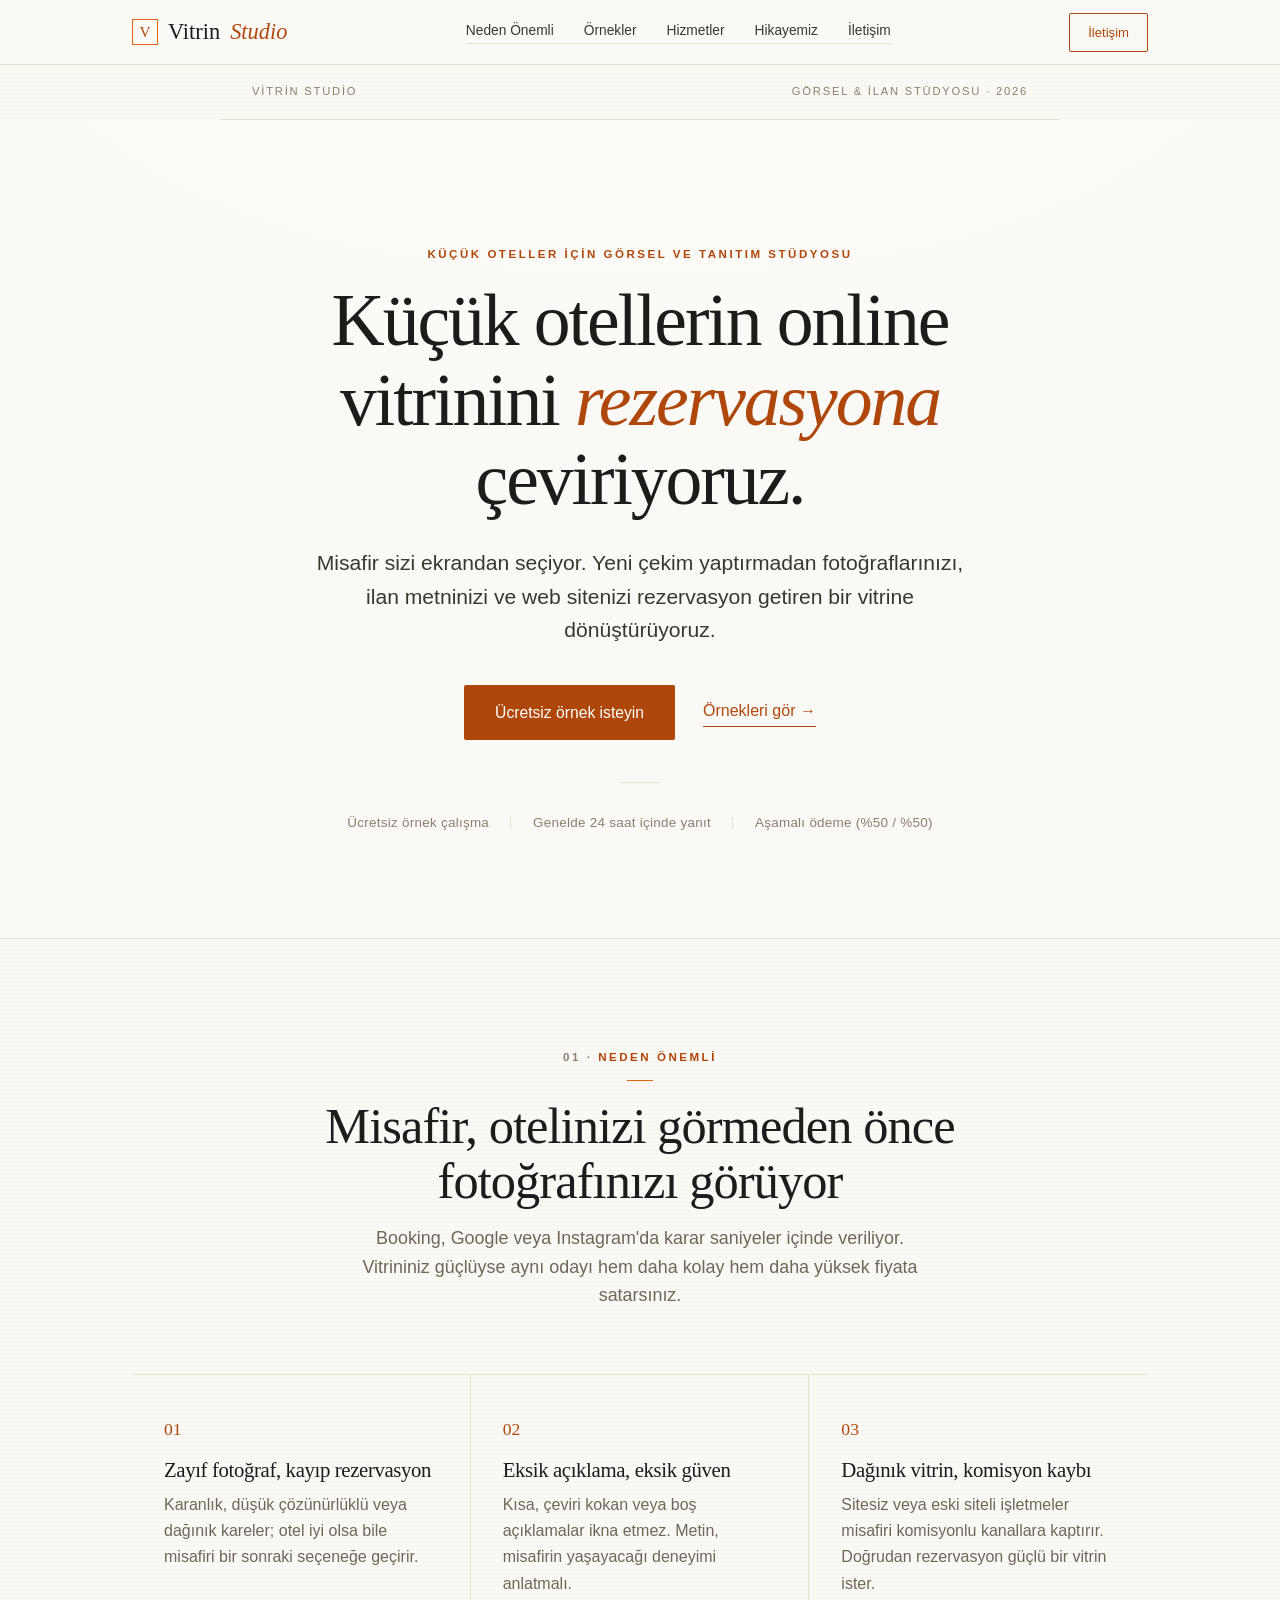
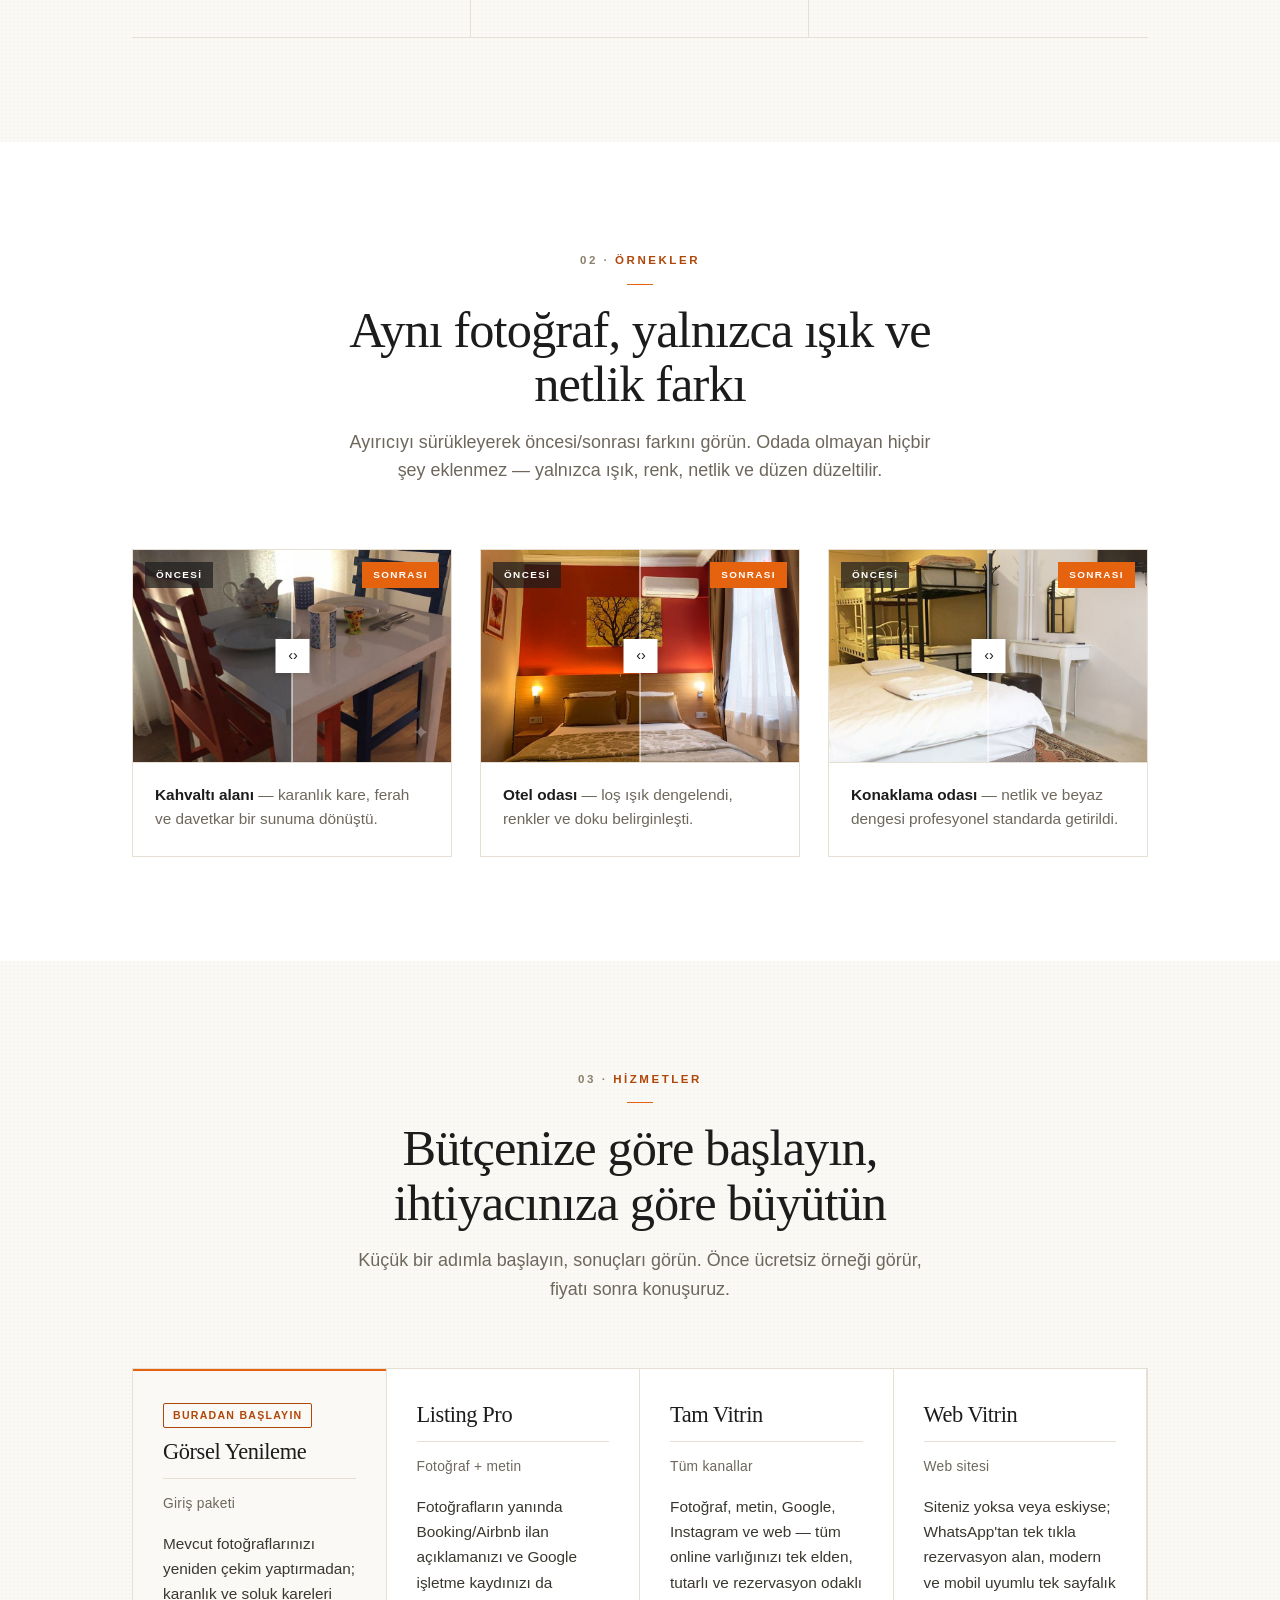
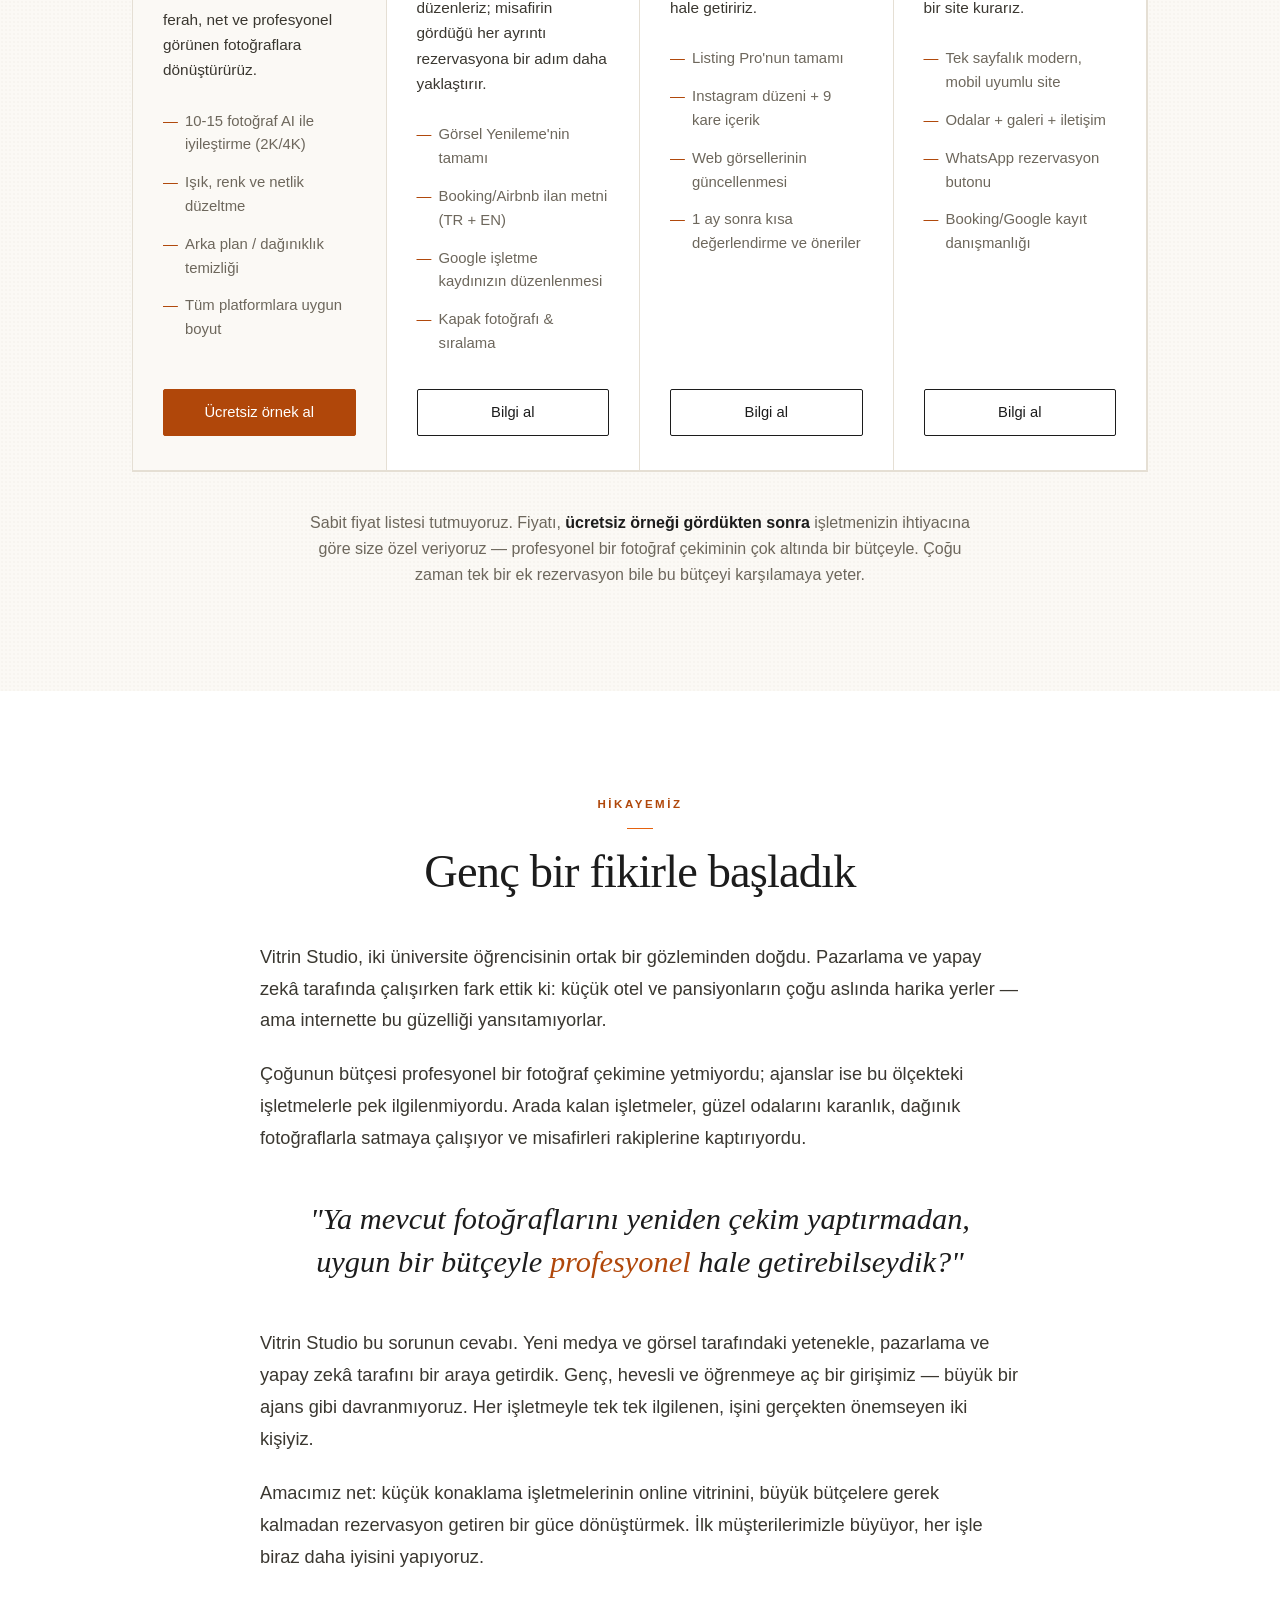
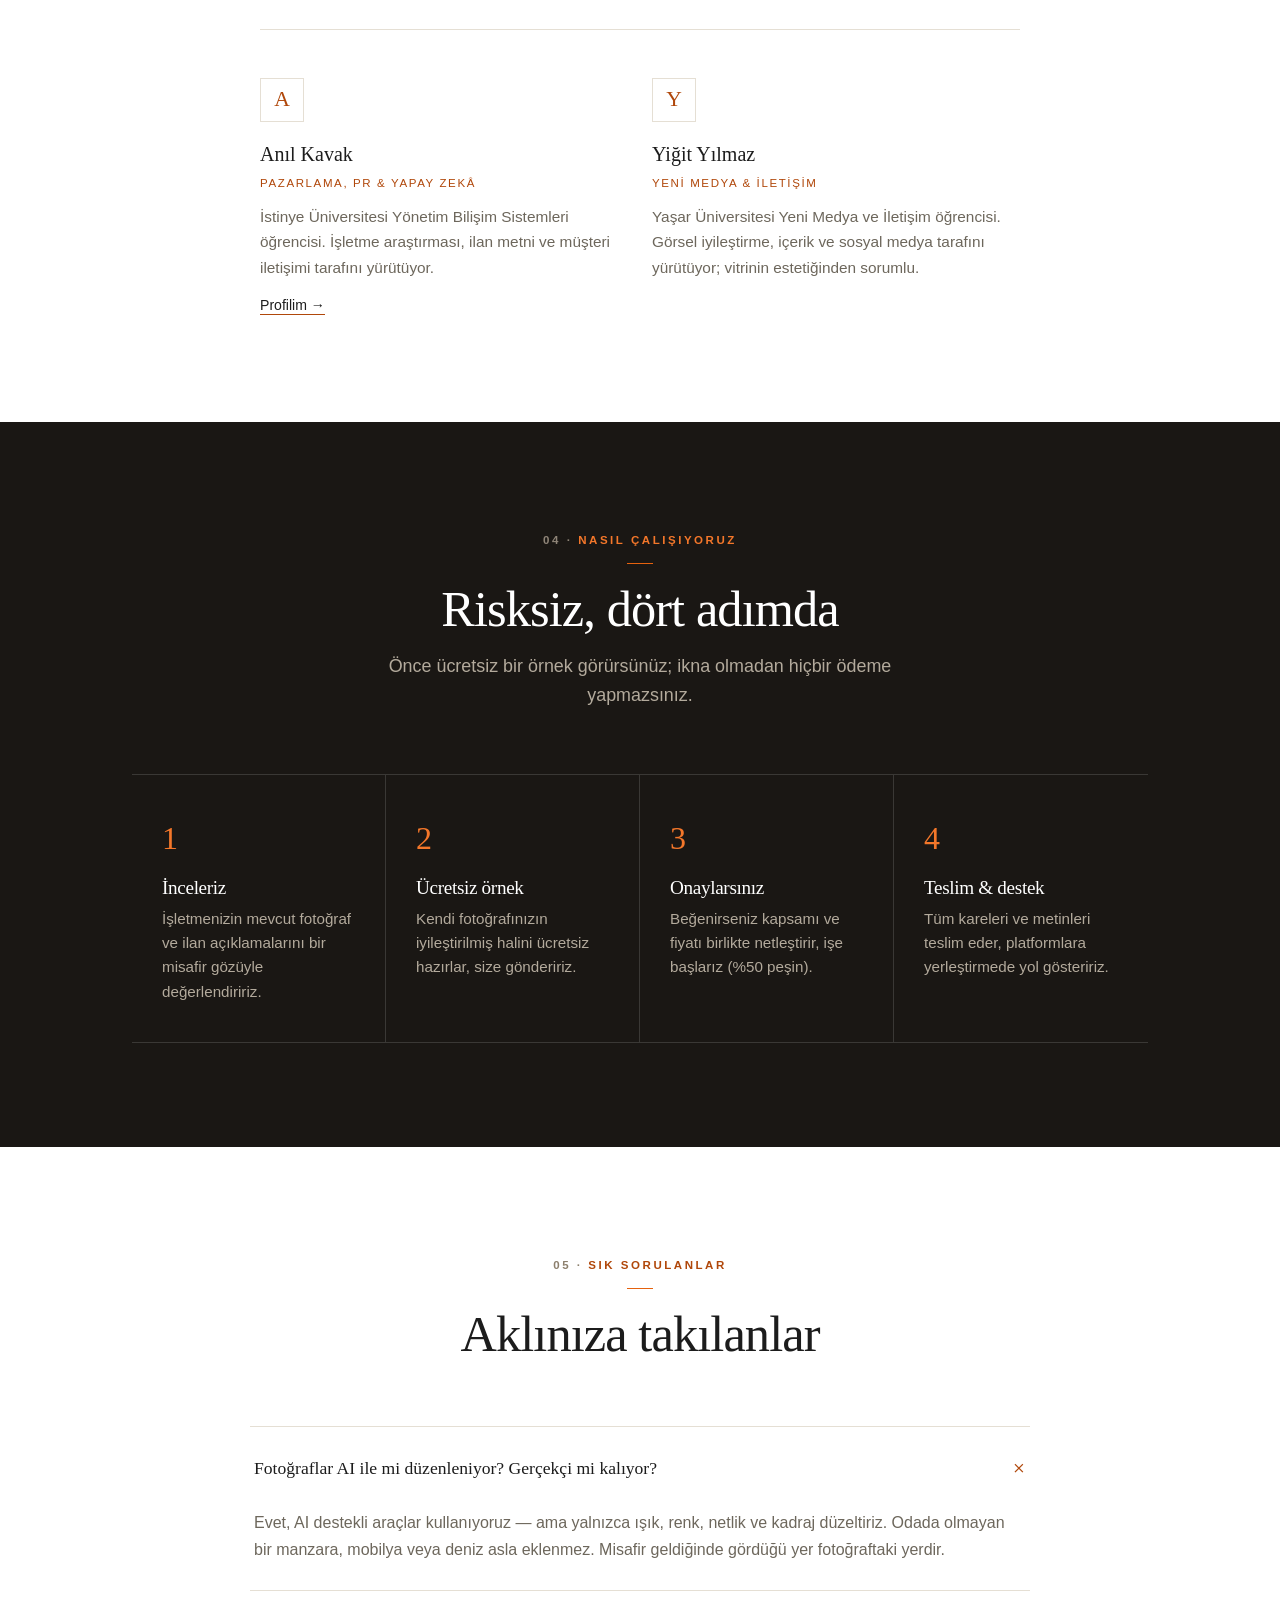
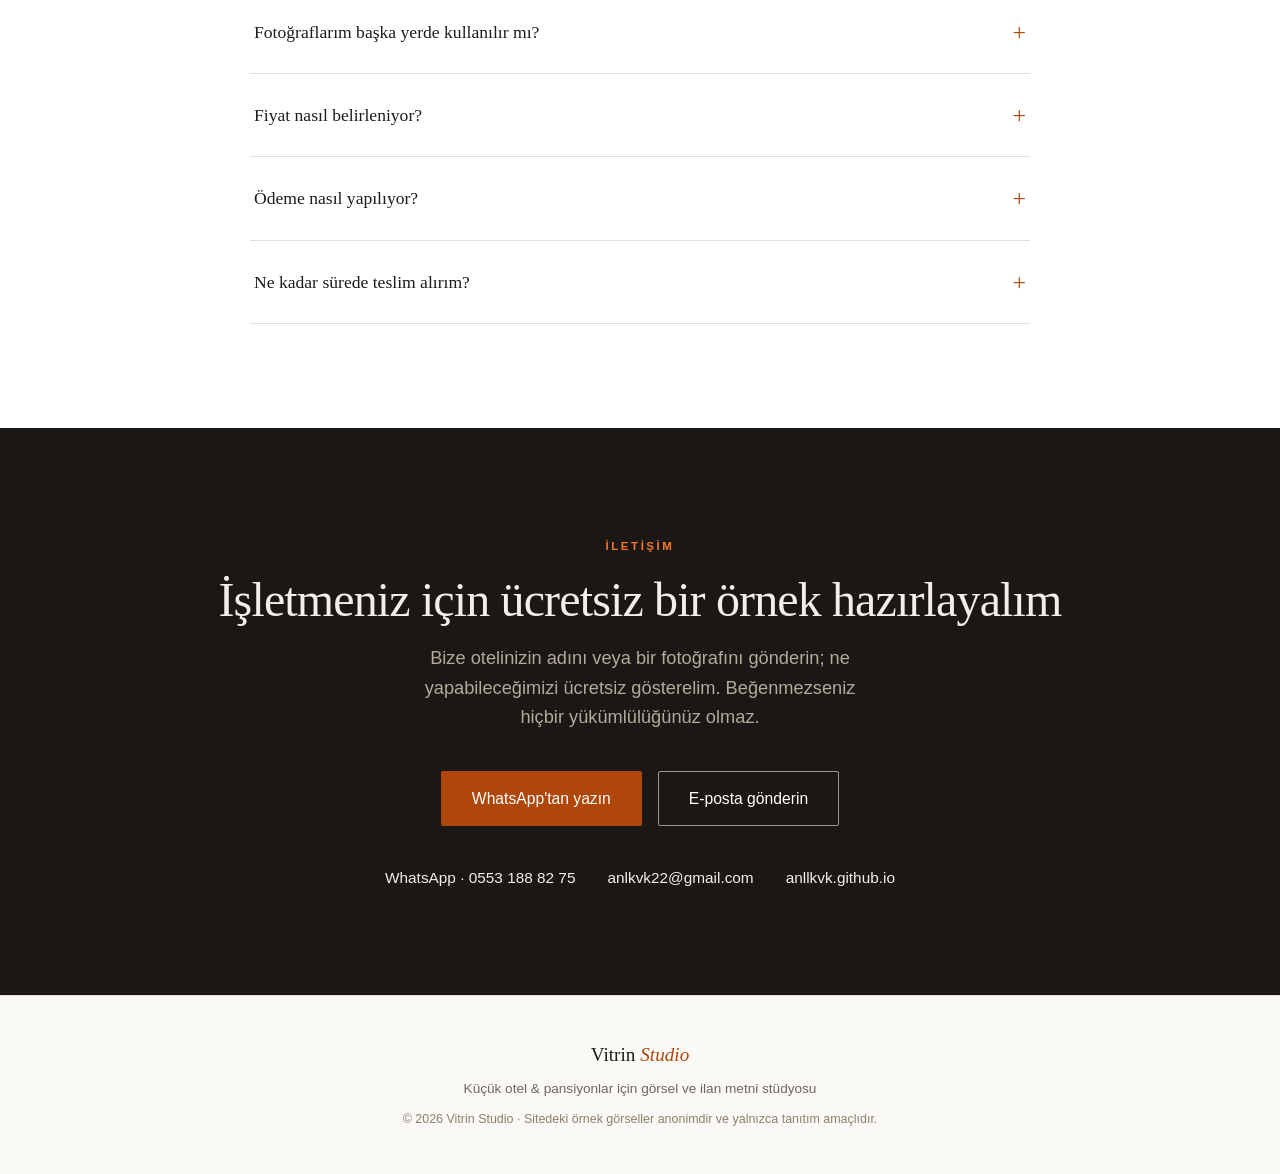
==== commit cc0b8bd6: "Site denetimi: kritik masaüstü menü hatası düzeltildi, SEO ve ajan yapısı eklendi - Masaüstünde nav " ====
--- a/index.html
+++ b/index.html
@@ -18,6 +18,9 @@
 <meta property="og:image:height" content="630">
 <meta property="og:image:alt" content="AI ile iyileştirilmiş otel kahvaltı alanı fotoğrafı — Vitrin Studio örnek çalışması">
 <meta name="twitter:card" content="summary_large_image">
+<meta name="twitter:title" content="Vitrin Studio — Küçük Otellerin Online Vitrini">
+<meta name="twitter:description" content="AI destekli fotoğraf iyileştirme, ilan metni ve web sitesi. Ücretsiz örnek çalışmayla başlayın.">
+<meta name="twitter:image" content="https://anllkvk.github.io/vitrinstudio/img/og-kapak.jpg">
 <script type="application/ld+json">
 {
   "@context": "https://schema.org",
@@ -25,6 +28,7 @@
   "name": "Vitrin Studio",
   "description": "Küçük otel ve pansiyonlar için AI destekli fotoğraf iyileştirme, ilan metni ve web sitesi hizmeti.",
   "url": "https://anllkvk.github.io/vitrinstudio/",
+  "image": "https://anllkvk.github.io/vitrinstudio/img/og-kapak.jpg",
   "telephone": "+90-553-188-82-75",
   "email": "anlkvk22@gmail.com",
   "areaServed": "TR",
@@ -32,6 +36,39 @@
   "founder": [
     { "@type": "Person", "name": "Anıl Kavak", "url": "https://anllkvk.github.io" },
     { "@type": "Person", "name": "Yiğit Yılmaz" }
+  ]
+}
+</script>
+<script type="application/ld+json">
+{
+  "@context": "https://schema.org",
+  "@type": "FAQPage",
+  "mainEntity": [
+    {
+      "@type": "Question",
+      "name": "Fotoğraflar AI ile mi düzenleniyor? Gerçekçi mi kalıyor?",
+      "acceptedAnswer": { "@type": "Answer", "text": "Evet, AI destekli araçlar kullanıyoruz — ama yalnızca ışık, renk, netlik ve kadraj düzeltiriz. Odada olmayan bir manzara, mobilya veya deniz asla eklenmez. Misafir geldiğinde gördüğü yer fotoğraftaki yerdir." }
+    },
+    {
+      "@type": "Question",
+      "name": "Fotoğraflarım başka yerde kullanılır mı?",
+      "acceptedAnswer": { "@type": "Answer", "text": "Size hazırladığımız ön izleme size özeldir; işletmenizle ilişkilendirilerek izniniz olmadan paylaşılmaz. Sitemizdeki örnekler ise anonimdir — hiçbir işletme adı, konum veya kimlik bilgisi içermez." }
+    },
+    {
+      "@type": "Question",
+      "name": "Fiyat nasıl belirleniyor?",
+      "acceptedAnswer": { "@type": "Answer", "text": "Sabit bir fiyat listesi tutmuyoruz. Önce ücretsiz örneği görürsünüz; beğenirseniz işletmenizin ihtiyacına göre size özel bir fiyat veririz. Profesyonel bir çekimin çok altında bir bütçedir; çoğu zaman tek bir ek rezervasyon bile masrafı karşılar." }
+    },
+    {
+      "@type": "Question",
+      "name": "Ödeme nasıl yapılıyor?",
+      "acceptedAnswer": { "@type": "Answer", "text": "%50 peşin, %50 teslimde havale/EFT ile. İş tesliminde basit bir teslim özeti paylaşırız. Detayları görüşmede netleştiririz." }
+    },
+    {
+      "@type": "Question",
+      "name": "Ne kadar sürede teslim alırım?",
+      "acceptedAnswer": { "@type": "Answer", "text": "Kapsam ve iş büyüklüğüne göre değişir; görsel iyileştirme genellikle birkaç iş günü içinde teslim edilir. Görüşmede net bir tarih veririz." }
+    }
   ]
 }
 </script>
@@ -97,7 +134,7 @@
 
   /* SECTIONS */
   section{padding:104px 0;}
-  section[id]{counter-increment:sec;}
+  .sec-head{counter-increment:sec;}
   .alt{background:var(--white);}
   .dark{background:var(--dark);color:#f3efe8;}
   .sec-head{text-align:center;max-width:680px;margin:0 auto 64px;}
@@ -241,7 +278,7 @@
 <nav>
   <div class="nav-in">
     <a href="#" class="logo"><span class="mono">V</span>Vitrin <em>Studio</em></a>
-    <details class="mnav">
+    <details class="mnav" open>
       <summary aria-label="Menü">Menü</summary>
       <div class="nav-links">
         <a href="#deger">Neden Önemli</a>
@@ -518,8 +555,14 @@
     range.addEventListener('input', function(){ upd(this.value); });
     upd(range.value);
   });
+  var mnav = document.querySelector('.mnav');
+  var mobilMq = matchMedia('(max-width:820px)');
+  function syncNav(){ if(mnav) mnav.open = !mobilMq.matches; }
+  syncNav();
+  if(mobilMq.addEventListener){ mobilMq.addEventListener('change', syncNav); }
+  else if(mobilMq.addListener){ mobilMq.addListener(syncNav); }
   document.querySelectorAll('.mnav .nav-links a').forEach(function(a){
-    a.addEventListener('click', function(){ var d = a.closest('details'); if(d) d.open = false; });
+    a.addEventListener('click', function(){ if(mnav && mobilMq.matches) mnav.open = false; });
   });
   if (window.matchMedia && matchMedia('(prefers-reduced-motion:no-preference)').matches && 'IntersectionObserver' in window){
     var io = new IntersectionObserver(function(es){
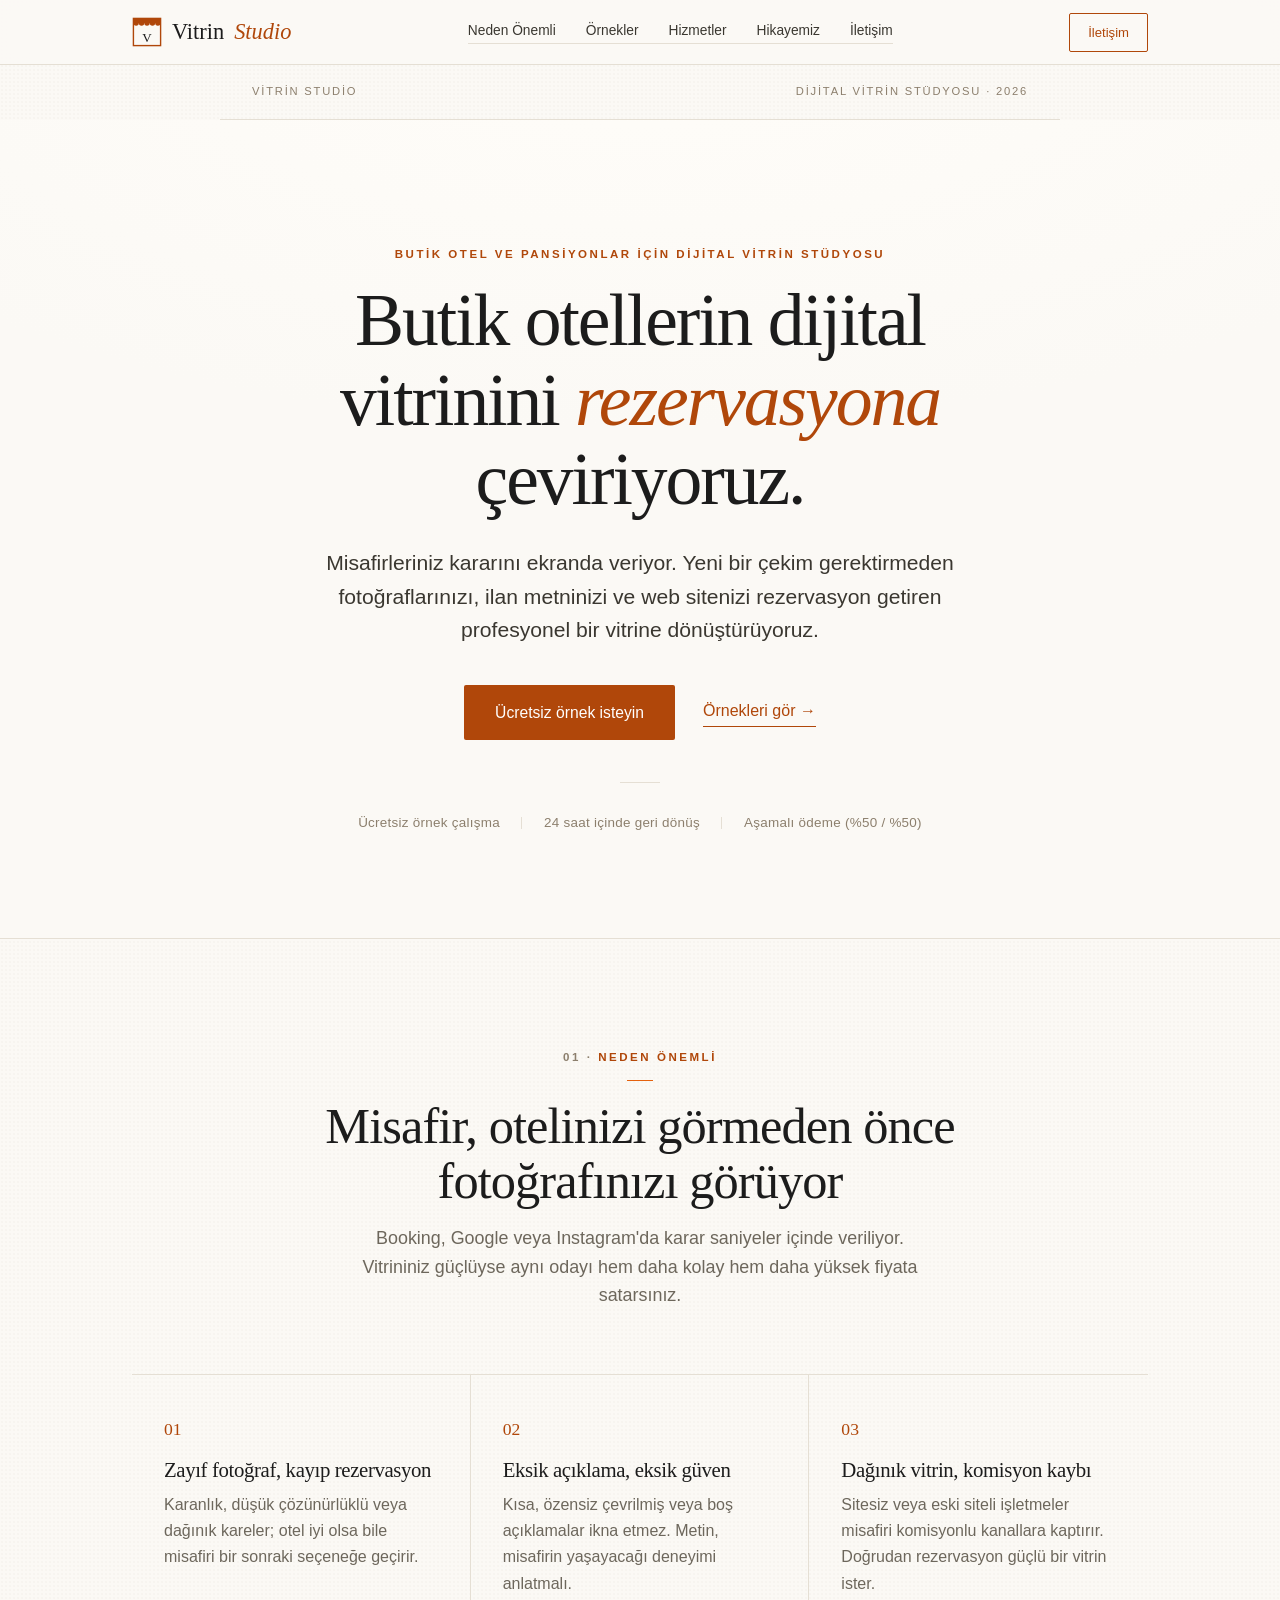
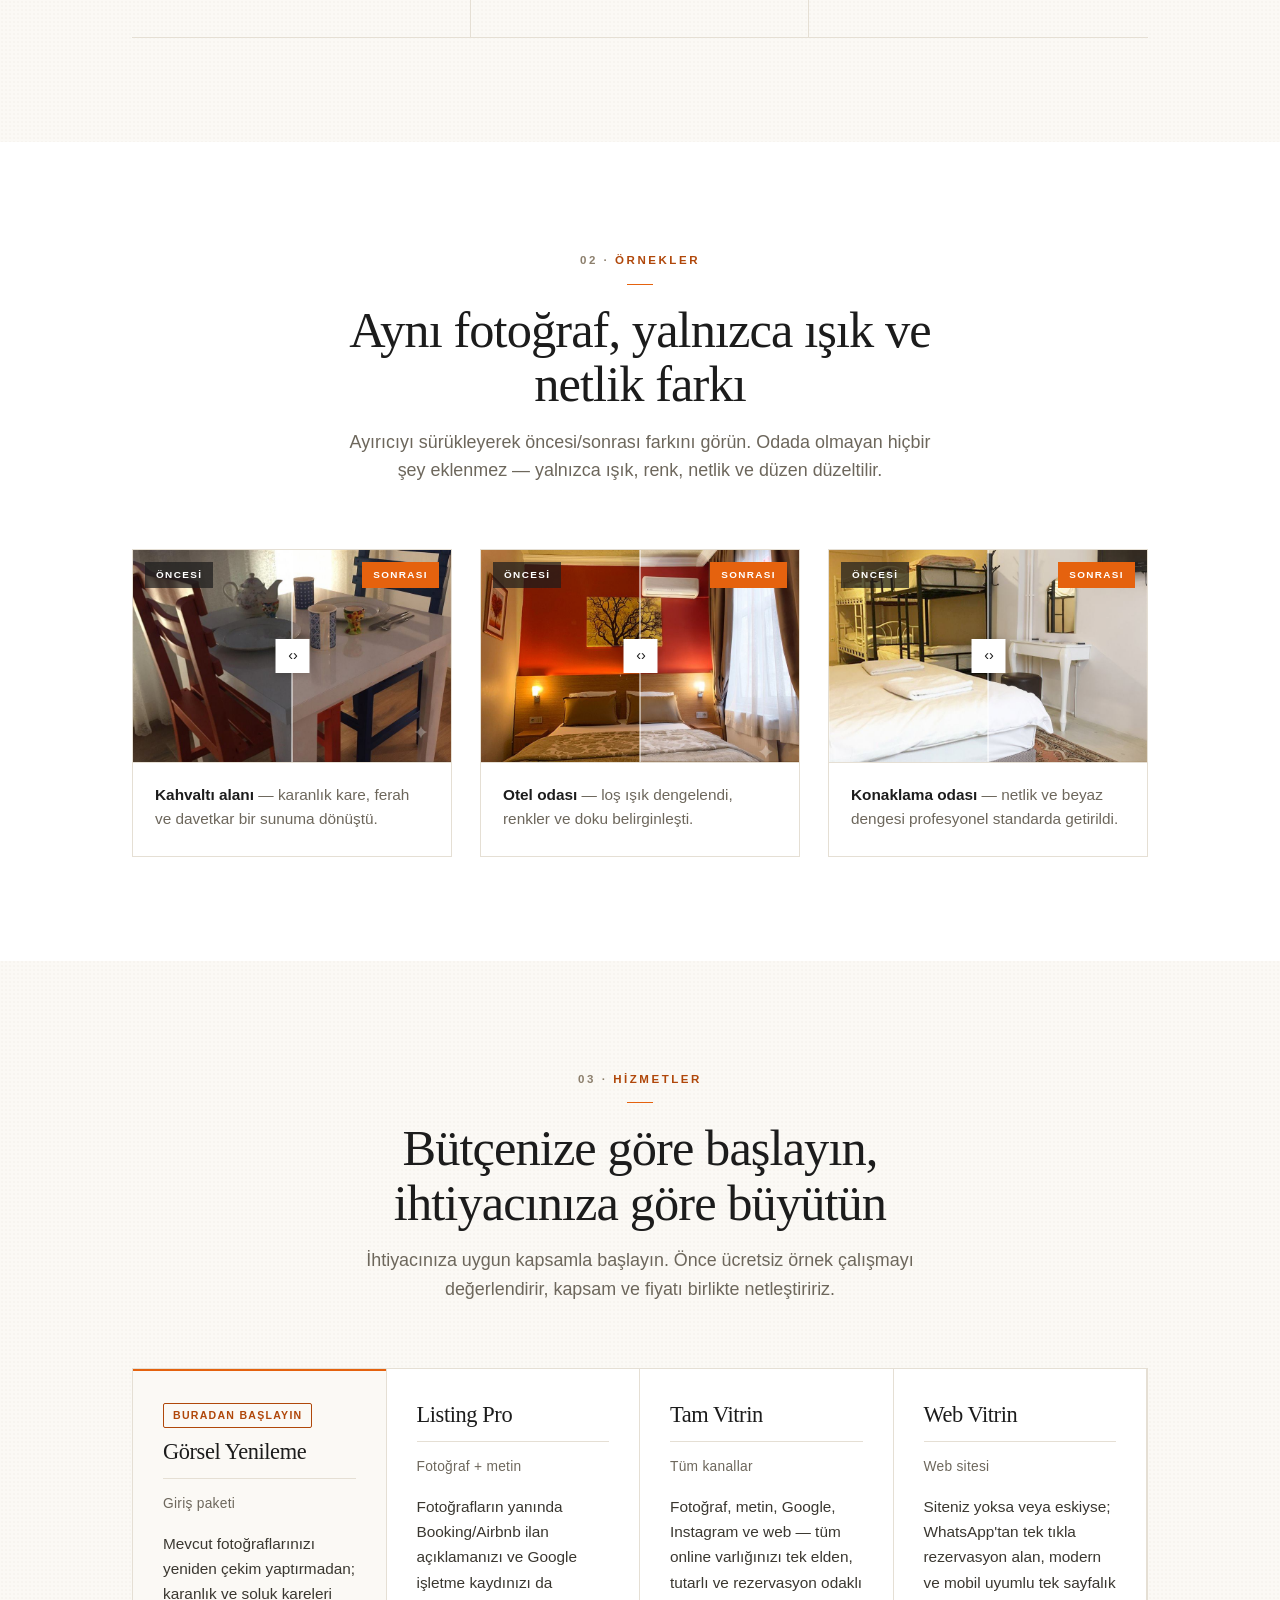
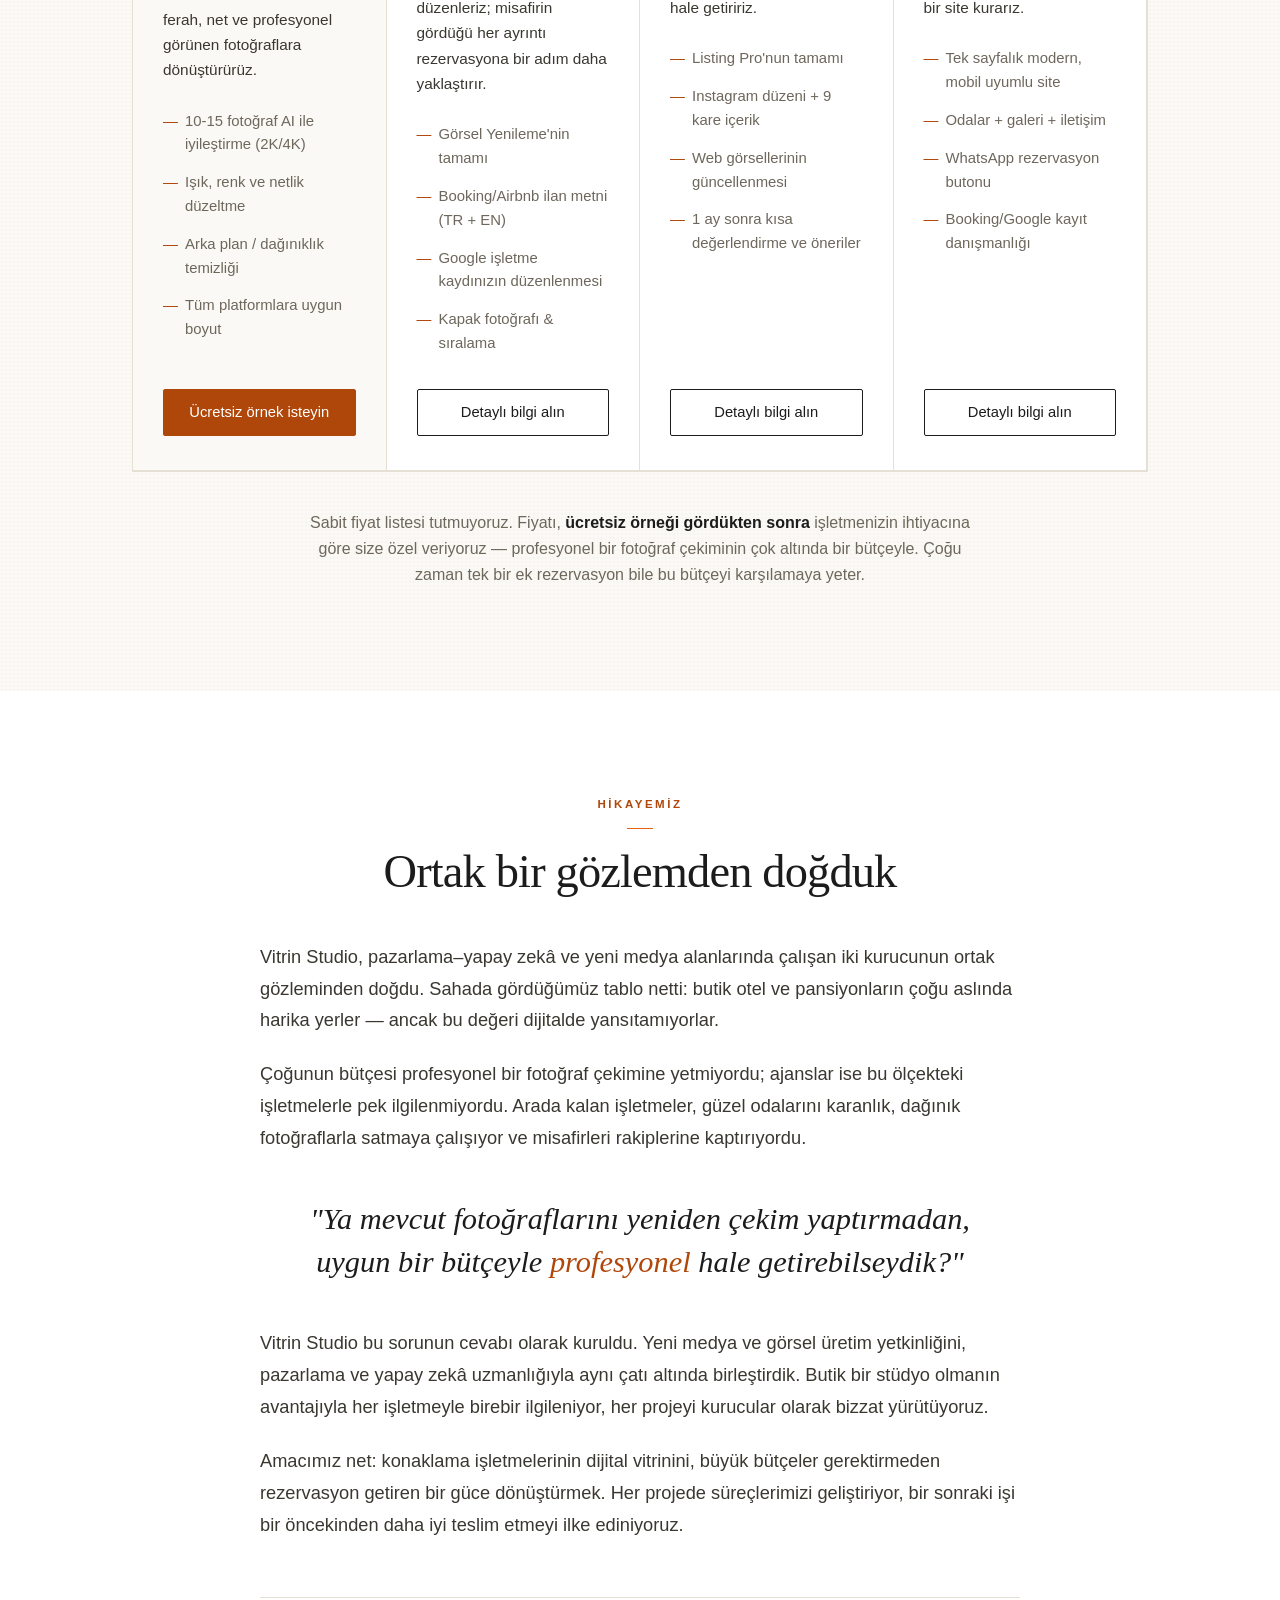
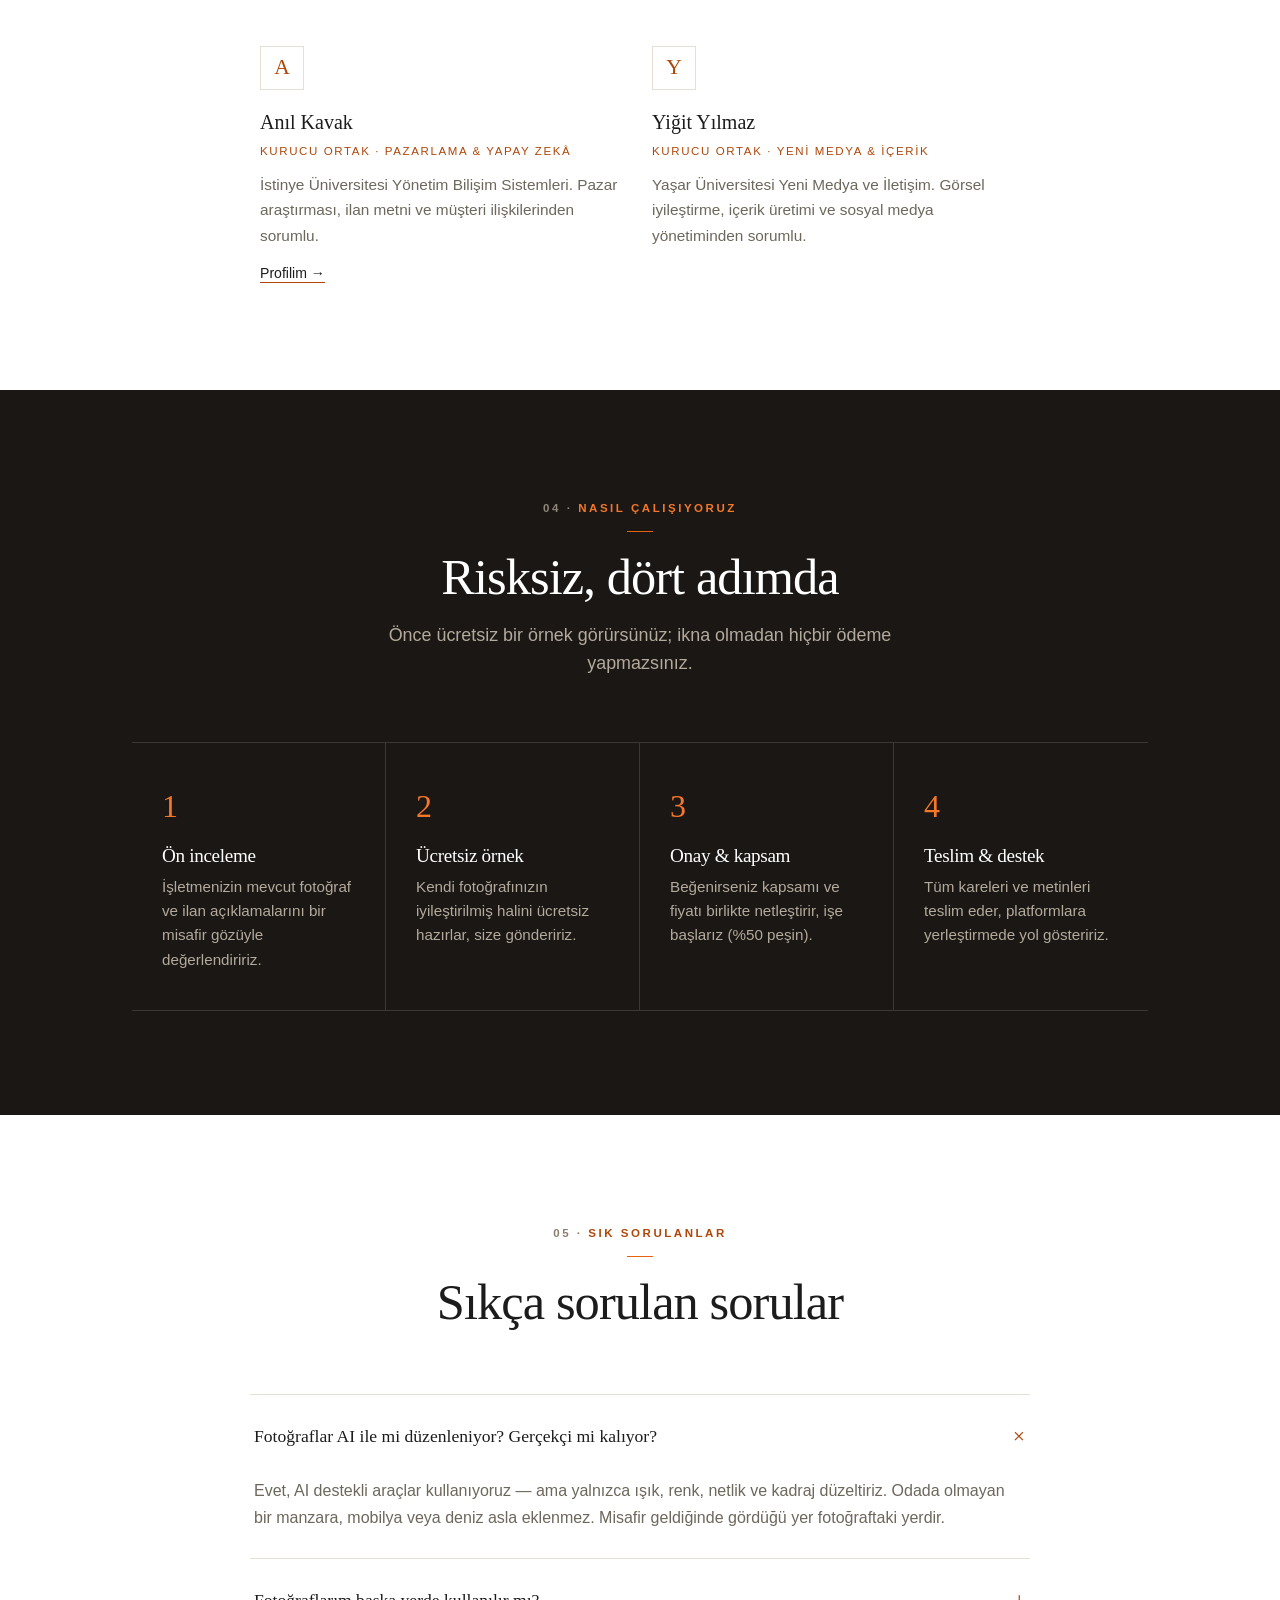
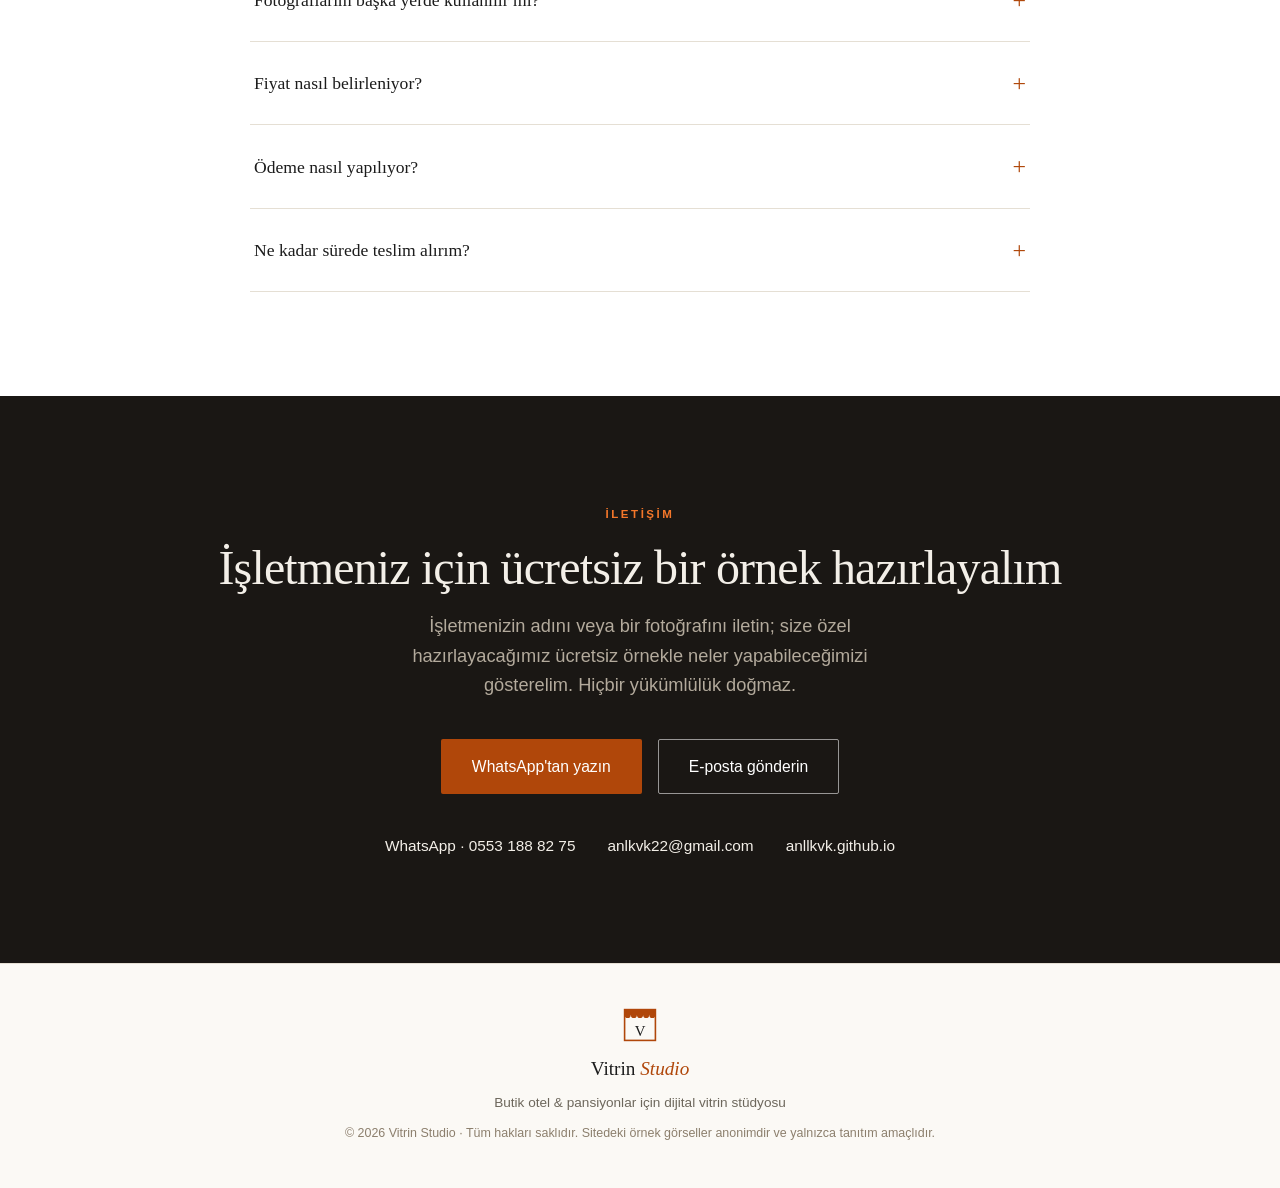
==== commit 9a51f9a0: "Logo tasarımı ve kurumsal metin düzenlemesi - Vitrin metaforunu taşıyan yeni logo (tenteli vitrin çe" ====
--- a/index.html
+++ b/index.html
@@ -3,30 +3,30 @@
 <head>
 <meta charset="UTF-8">
 <meta name="viewport" content="width=device-width, initial-scale=1.0">
-<title>Vitrin Studio — Küçük Otellerin Online Vitrinini Rezervasyona Çeviriyoruz</title>
-<meta name="description" content="Vitrin Studio: Küçük otel ve pansiyonlar için AI destekli fotoğraf iyileştirme, ilan metni ve web sitesi. Ücretsiz örnek çalışmayla başlayın.">
+<title>Vitrin Studio — Butik Otellerin Dijital Vitrinini Rezervasyona Çeviriyoruz</title>
+<meta name="description" content="Vitrin Studio: Butik otel ve pansiyonlar için AI destekli fotoğraf iyileştirme, ilan metni ve web sitesi hizmetleri. Ücretsiz örnek çalışmayla tanışın.">
 <link rel="canonical" href="https://anllkvk.github.io/vitrinstudio/">
 <meta name="theme-color" content="#b0470a">
 <meta property="og:type" content="website">
 <meta property="og:locale" content="tr_TR">
 <meta property="og:site_name" content="Vitrin Studio">
-<meta property="og:title" content="Vitrin Studio — Küçük Otellerin Online Vitrini">
-<meta property="og:description" content="AI destekli fotoğraf iyileştirme, ilan metni ve web sitesi. Ücretsiz örnek çalışmayla başlayın.">
+<meta property="og:title" content="Vitrin Studio — Butik Otellerin Dijital Vitrini">
+<meta property="og:description" content="AI destekli fotoğraf iyileştirme, ilan metni ve web sitesi hizmetleri. Ücretsiz örnek çalışmayla tanışın.">
 <meta property="og:url" content="https://anllkvk.github.io/vitrinstudio/">
 <meta property="og:image" content="https://anllkvk.github.io/vitrinstudio/img/og-kapak.jpg">
 <meta property="og:image:width" content="1200">
 <meta property="og:image:height" content="630">
 <meta property="og:image:alt" content="AI ile iyileştirilmiş otel kahvaltı alanı fotoğrafı — Vitrin Studio örnek çalışması">
 <meta name="twitter:card" content="summary_large_image">
-<meta name="twitter:title" content="Vitrin Studio — Küçük Otellerin Online Vitrini">
-<meta name="twitter:description" content="AI destekli fotoğraf iyileştirme, ilan metni ve web sitesi. Ücretsiz örnek çalışmayla başlayın.">
+<meta name="twitter:title" content="Vitrin Studio — Butik Otellerin Dijital Vitrini">
+<meta name="twitter:description" content="AI destekli fotoğraf iyileştirme, ilan metni ve web sitesi hizmetleri. Ücretsiz örnek çalışmayla tanışın.">
 <meta name="twitter:image" content="https://anllkvk.github.io/vitrinstudio/img/og-kapak.jpg">
 <script type="application/ld+json">
 {
   "@context": "https://schema.org",
   "@type": "ProfessionalService",
   "name": "Vitrin Studio",
-  "description": "Küçük otel ve pansiyonlar için AI destekli fotoğraf iyileştirme, ilan metni ve web sitesi hizmeti.",
+  "description": "Butik otel ve pansiyonlar için AI destekli fotoğraf iyileştirme, ilan metni ve web sitesi hizmetleri.",
   "url": "https://anllkvk.github.io/vitrinstudio/",
   "image": "https://anllkvk.github.io/vitrinstudio/img/og-kapak.jpg",
   "telephone": "+90-553-188-82-75",
@@ -72,7 +72,7 @@
   ]
 }
 </script>
-<link rel="icon" href="data:image/svg+xml,%3Csvg xmlns='http://www.w3.org/2000/svg' viewBox='0 0 100 100'%3E%3Crect width='100' height='100' fill='%23fbf9f5'/%3E%3Crect x='5' y='5' width='90' height='90' fill='none' stroke='%23e5620e' stroke-width='4'/%3E%3Ctext x='50' y='71' font-size='58' text-anchor='middle' fill='%231c1c1c' font-family='Georgia,serif'%3EV%3C/text%3E%3C/svg%3E">
+<link rel="icon" href="data:image/svg+xml,%3Csvg xmlns='http://www.w3.org/2000/svg' viewBox='0 0 64 64'%3E%3Crect width='64' height='64' fill='%23fbf9f5'/%3E%3Crect x='3' y='3' width='58' height='58' fill='%23fbf9f5' stroke='%23b0470a' stroke-width='3'/%3E%3Cg fill='%23b0470a'%3E%3Crect x='3' y='3' width='58' height='10'/%3E%3Ccircle cx='8.8' cy='13' r='5.8'/%3E%3Ccircle cx='20.4' cy='13' r='5.8'/%3E%3Ccircle cx='32' cy='13' r='5.8'/%3E%3Ccircle cx='43.6' cy='13' r='5.8'/%3E%3Ccircle cx='55.2' cy='13' r='5.8'/%3E%3C/g%3E%3Ctext x='32' y='53' font-size='28' text-anchor='middle' fill='%231c1c1c' font-family='Georgia,serif'%3EV%3C/text%3E%3C/svg%3E">
 <style>
   :root{
     --paper:#fbf9f5; --white:#ffffff; --dark:#1a1714;
@@ -101,7 +101,7 @@
   nav{position:sticky;top:0;z-index:100;background:rgba(251,249,245,.9);backdrop-filter:blur(12px);-webkit-backdrop-filter:blur(12px);border-bottom:1px solid var(--line);}
   .nav-in{max-width:1080px;margin:0 auto;padding:0 32px;height:64px;display:flex;align-items:center;justify-content:space-between;gap:16px;}
   .logo{display:inline-flex;align-items:center;gap:10px;font-family:Georgia,serif;font-size:1.4rem;color:var(--ink);}
-  .logo .mono{width:26px;height:26px;border:1px solid var(--orange);color:var(--orange-text);font-size:.95rem;display:flex;align-items:center;justify-content:center;}
+  .logo img{width:30px;height:30px;flex-shrink:0;}
   .logo em{color:var(--orange-text);font-style:italic;}
   .mnav>summary{display:none;}
   .nav-links{display:flex;gap:30px;align-items:center;}
@@ -235,6 +235,7 @@
   /* FOOTER */
   footer{background:var(--paper);color:var(--muted);padding:44px 0;text-align:center;font-size:.85rem;border-top:1px solid var(--line);}
   footer .flogo{font-family:Georgia,serif;color:var(--ink);font-size:1.2rem;margin-bottom:8px;}
+  footer .fmark{width:34px;height:34px;margin:0 auto 12px;}
   footer .flogo em{color:var(--orange-text);font-style:italic;}
   footer .fnote{margin-top:10px;color:var(--stone);font-size:.78rem;}
 
@@ -277,7 +278,7 @@
 
 <nav>
   <div class="nav-in">
-    <a href="#" class="logo"><span class="mono">V</span>Vitrin <em>Studio</em></a>
+    <a href="#" class="logo"><img src="img/logo.svg" alt="" width="30" height="30">Vitrin <em>Studio</em></a>
     <details class="mnav" open>
       <summary aria-label="Menü">Menü</summary>
       <div class="nav-links">
@@ -292,22 +293,22 @@
   </div>
 </nav>
 
-<div class="hero-meta"><span>Vitrin Studio</span><span>Görsel &amp; İlan Stüdyosu · 2026</span></div>
+<div class="hero-meta"><span>Vitrin Studio</span><span>Dijital Vitrin Stüdyosu · 2026</span></div>
 
 <!-- HERO -->
 <header class="hero">
   <div class="hero-in">
-    <span class="kicker">Küçük oteller için görsel ve tanıtım stüdyosu</span>
-    <h1>Küçük otellerin online vitrinini <em>rezervasyona</em> çeviriyoruz.</h1>
-    <p class="lead">Misafir sizi ekrandan seçiyor. Yeni çekim yaptırmadan fotoğraflarınızı, ilan metninizi
-      ve web sitenizi rezervasyon getiren bir vitrine dönüştürüyoruz.</p>
+    <span class="kicker">Butik otel ve pansiyonlar için dijital vitrin stüdyosu</span>
+    <h1>Butik otellerin dijital vitrinini <em>rezervasyona</em> çeviriyoruz.</h1>
+    <p class="lead">Misafirleriniz kararını ekranda veriyor. Yeni bir çekim gerektirmeden fotoğraflarınızı,
+      ilan metninizi ve web sitenizi rezervasyon getiren profesyonel bir vitrine dönüştürüyoruz.</p>
     <div class="hero-cta">
       <a href="https://wa.me/905531888275?text=Merhaba,%20i%C5%9Fletmem%20i%C3%A7in%20%C3%BCcretsiz%20%C3%B6rnek%20istiyorum." class="btn btn-orange" target="_blank" rel="noopener">Ücretsiz örnek isteyin</a>
       <a href="#ornekler" class="arrow">Örnekleri gör →</a>
     </div>
     <div class="hero-mini">
       <span>Ücretsiz örnek çalışma</span>
-      <span>Genelde 24 saat içinde yanıt</span>
+      <span>24 saat içinde geri dönüş</span>
       <span>Aşamalı ödeme (%50 / %50)</span>
     </div>
   </div>
@@ -326,7 +327,7 @@
     </div>
     <div class="grid-3">
       <div class="val"><div class="num">01</div><h3>Zayıf fotoğraf, kayıp rezervasyon</h3><p>Karanlık, düşük çözünürlüklü veya dağınık kareler; otel iyi olsa bile misafiri bir sonraki seçeneğe geçirir.</p></div>
-      <div class="val"><div class="num">02</div><h3>Eksik açıklama, eksik güven</h3><p>Kısa, çeviri kokan veya boş açıklamalar ikna etmez. Metin, misafirin yaşayacağı deneyimi anlatmalı.</p></div>
+      <div class="val"><div class="num">02</div><h3>Eksik açıklama, eksik güven</h3><p>Kısa, özensiz çevrilmiş veya boş açıklamalar ikna etmez. Metin, misafirin yaşayacağı deneyimi anlatmalı.</p></div>
       <div class="val"><div class="num">03</div><h3>Dağınık vitrin, komisyon kaybı</h3><p>Sitesiz veya eski siteli işletmeler misafiri komisyonlu kanallara kaptırır. Doğrudan rezervasyon güçlü bir vitrin ister.</p></div>
     </div>
   </div>
@@ -381,7 +382,8 @@
     <div class="sec-head">
       <span class="kicker">Hizmetler</span>
       <h2>Bütçenize göre başlayın, ihtiyacınıza göre büyütün</h2>
-      <p>Küçük bir adımla başlayın, sonuçları görün. Önce ücretsiz örneği görür, fiyatı sonra konuşuruz.</p>
+      <p>İhtiyacınıza uygun kapsamla başlayın. Önce ücretsiz örnek çalışmayı değerlendirir,
+        kapsam ve fiyatı birlikte netleştiririz.</p>
     </div>
     <div class="paketler">
       <div class="paket one">
@@ -395,7 +397,7 @@
           <li>Arka plan / dağınıklık temizliği</li>
           <li>Tüm platformlara uygun boyut</li>
         </ul>
-        <a href="https://wa.me/905531888275?text=G%C3%B6rsel%20Yenileme%20paketi%20hakk%C4%B1nda%20bilgi%20almak%20istiyorum." class="paket-cta" target="_blank" rel="noopener">Ücretsiz örnek al</a>
+        <a href="https://wa.me/905531888275?text=G%C3%B6rsel%20Yenileme%20paketi%20hakk%C4%B1nda%20bilgi%20almak%20istiyorum." class="paket-cta" target="_blank" rel="noopener">Ücretsiz örnek isteyin</a>
       </div>
       <div class="paket">
         <h3>Listing Pro</h3>
@@ -407,7 +409,7 @@
           <li>Google işletme kaydınızın düzenlenmesi</li>
           <li>Kapak fotoğrafı &amp; sıralama</li>
         </ul>
-        <a href="https://wa.me/905531888275?text=Listing%20Pro%20paketi%20hakk%C4%B1nda%20bilgi%20almak%20istiyorum." class="paket-cta" target="_blank" rel="noopener">Bilgi al</a>
+        <a href="https://wa.me/905531888275?text=Listing%20Pro%20paketi%20hakk%C4%B1nda%20bilgi%20almak%20istiyorum." class="paket-cta" target="_blank" rel="noopener">Detaylı bilgi alın</a>
       </div>
       <div class="paket">
         <h3>Tam Vitrin</h3>
@@ -419,7 +421,7 @@
           <li>Web görsellerinin güncellenmesi</li>
           <li>1 ay sonra kısa değerlendirme ve öneriler</li>
         </ul>
-        <a href="https://wa.me/905531888275?text=Tam%20Vitrin%20paketi%20hakk%C4%B1nda%20bilgi%20almak%20istiyorum." class="paket-cta" target="_blank" rel="noopener">Bilgi al</a>
+        <a href="https://wa.me/905531888275?text=Tam%20Vitrin%20paketi%20hakk%C4%B1nda%20bilgi%20almak%20istiyorum." class="paket-cta" target="_blank" rel="noopener">Detaylı bilgi alın</a>
       </div>
       <div class="paket">
         <h3>Web Vitrin</h3>
@@ -431,7 +433,7 @@
           <li>WhatsApp rezervasyon butonu</li>
           <li>Booking/Google kayıt danışmanlığı</li>
         </ul>
-        <a href="https://wa.me/905531888275?text=Web%20Vitrin%20hizmeti%20hakk%C4%B1nda%20bilgi%20almak%20istiyorum." class="paket-cta" target="_blank" rel="noopener">Bilgi al</a>
+        <a href="https://wa.me/905531888275?text=Web%20Vitrin%20hizmeti%20hakk%C4%B1nda%20bilgi%20almak%20istiyorum." class="paket-cta" target="_blank" rel="noopener">Detaylı bilgi alın</a>
       </div>
     </div>
     <p class="fiyat-note">Sabit fiyat listesi tutmuyoruz. Fiyatı, <b>ücretsiz örneği gördükten sonra</b> işletmenizin
@@ -445,38 +447,38 @@
   <div class="wrap hikaye">
     <div class="hikaye-in">
       <span class="kicker">Hikayemiz</span>
-      <h2>Genç bir fikirle başladık</h2>
-      <p>Vitrin Studio, iki üniversite öğrencisinin ortak bir gözleminden doğdu. Pazarlama ve yapay
-        zekâ tarafında çalışırken fark ettik ki: küçük otel ve pansiyonların çoğu aslında harika
-        yerler — ama internette bu güzelliği yansıtamıyorlar.</p>
+      <h2>Ortak bir gözlemden doğduk</h2>
+      <p>Vitrin Studio, pazarlama–yapay zekâ ve yeni medya alanlarında çalışan iki kurucunun
+        ortak gözleminden doğdu. Sahada gördüğümüz tablo netti: butik otel ve pansiyonların çoğu
+        aslında harika yerler — ancak bu değeri dijitalde yansıtamıyorlar.</p>
       <p>Çoğunun bütçesi profesyonel bir fotoğraf çekimine yetmiyordu; ajanslar ise bu ölçekteki
         işletmelerle pek ilgilenmiyordu. Arada kalan işletmeler, güzel odalarını karanlık, dağınık
         fotoğraflarla satmaya çalışıyor ve misafirleri rakiplerine kaptırıyordu.</p>
       <div class="quote">"Ya mevcut fotoğraflarını yeniden çekim yaptırmadan, uygun bir bütçeyle
         <span>profesyonel</span> hale getirebilseydik?"</div>
-      <p>Vitrin Studio bu sorunun cevabı. Yeni medya ve görsel tarafındaki yetenekle, pazarlama ve
-        yapay zekâ tarafını bir araya getirdik. Genç, hevesli ve öğrenmeye aç bir girişimiz —
-        büyük bir ajans gibi davranmıyoruz. Her işletmeyle tek tek ilgilenen, işini gerçekten
-        önemseyen iki kişiyiz.</p>
-      <p>Amacımız net: küçük konaklama işletmelerinin online vitrinini, büyük bütçelere gerek
-        kalmadan rezervasyon getiren bir güce dönüştürmek. İlk müşterilerimizle büyüyor, her işle
-        biraz daha iyisini yapıyoruz.</p>
+      <p>Vitrin Studio bu sorunun cevabı olarak kuruldu. Yeni medya ve görsel üretim yetkinliğini,
+        pazarlama ve yapay zekâ uzmanlığıyla aynı çatı altında birleştirdik. Butik bir stüdyo
+        olmanın avantajıyla her işletmeyle birebir ilgileniyor, her projeyi kurucular olarak
+        bizzat yürütüyoruz.</p>
+      <p>Amacımız net: konaklama işletmelerinin dijital vitrinini, büyük bütçeler gerektirmeden
+        rezervasyon getiren bir güce dönüştürmek. Her projede süreçlerimizi geliştiriyor, bir
+        sonraki işi bir öncekinden daha iyi teslim etmeyi ilke ediniyoruz.</p>
 
       <div class="kurucular">
         <div class="kurucu">
           <div class="mono">A</div>
           <div class="ad">Anıl Kavak</div>
-          <div class="unvan">Pazarlama, PR &amp; yapay zekâ</div>
-          <p>İstinye Üniversitesi Yönetim Bilişim Sistemleri öğrencisi. İşletme araştırması, ilan
-            metni ve müşteri iletişimi tarafını yürütüyor.</p>
+          <div class="unvan">Kurucu Ortak · Pazarlama &amp; Yapay Zekâ</div>
+          <p>İstinye Üniversitesi Yönetim Bilişim Sistemleri. Pazar araştırması, ilan metni ve
+            müşteri ilişkilerinden sorumlu.</p>
           <a href="https://anllkvk.github.io" target="_blank" rel="noopener">Profilim →</a>
         </div>
         <div class="kurucu">
           <div class="mono">Y</div>
           <div class="ad">Yiğit Yılmaz</div>
-          <div class="unvan">Yeni medya &amp; iletişim</div>
-          <p>Yaşar Üniversitesi Yeni Medya ve İletişim öğrencisi. Görsel iyileştirme, içerik ve
-            sosyal medya tarafını yürütüyor; vitrinin estetiğinden sorumlu.</p>
+          <div class="unvan">Kurucu Ortak · Yeni Medya &amp; İçerik</div>
+          <p>Yaşar Üniversitesi Yeni Medya ve İletişim. Görsel iyileştirme, içerik üretimi ve
+            sosyal medya yönetiminden sorumlu.</p>
         </div>
       </div>
     </div>
@@ -492,9 +494,9 @@
       <p>Önce ücretsiz bir örnek görürsünüz; ikna olmadan hiçbir ödeme yapmazsınız.</p>
     </div>
     <div class="steps">
-      <div class="step"><div class="no">1</div><h3>İnceleriz</h3><p>İşletmenizin mevcut fotoğraf ve ilan açıklamalarını bir misafir gözüyle değerlendiririz.</p></div>
+      <div class="step"><div class="no">1</div><h3>Ön inceleme</h3><p>İşletmenizin mevcut fotoğraf ve ilan açıklamalarını bir misafir gözüyle değerlendiririz.</p></div>
       <div class="step"><div class="no">2</div><h3>Ücretsiz örnek</h3><p>Kendi fotoğrafınızın iyileştirilmiş halini ücretsiz hazırlar, size göndeririz.</p></div>
-      <div class="step"><div class="no">3</div><h3>Onaylarsınız</h3><p>Beğenirseniz kapsamı ve fiyatı birlikte netleştirir, işe başlarız (%50 peşin).</p></div>
+      <div class="step"><div class="no">3</div><h3>Onay &amp; kapsam</h3><p>Beğenirseniz kapsamı ve fiyatı birlikte netleştirir, işe başlarız (%50 peşin).</p></div>
       <div class="step"><div class="no">4</div><h3>Teslim &amp; destek</h3><p>Tüm kareleri ve metinleri teslim eder, platformlara yerleştirmede yol gösteririz.</p></div>
     </div>
   </div>
@@ -505,7 +507,7 @@
   <div class="wrap">
     <div class="sec-head">
       <span class="kicker">Sık Sorulanlar</span>
-      <h2>Aklınıza takılanlar</h2>
+      <h2>Sıkça sorulan sorular</h2>
     </div>
     <div class="sss-list">
       <details open><summary>Fotoğraflar AI ile mi düzenleniyor? Gerçekçi mi kalıyor?</summary><p>Evet, AI destekli araçlar kullanıyoruz — ama yalnızca ışık, renk, netlik ve kadraj düzeltiriz. Odada olmayan bir manzara, mobilya veya deniz asla eklenmez. Misafir geldiğinde gördüğü yer fotoğraftaki yerdir.</p></details>
@@ -522,7 +524,7 @@
   <div class="wrap">
     <span class="kicker">İletişim</span>
     <h2>İşletmeniz için ücretsiz bir örnek hazırlayalım</h2>
-    <p class="lead">Bize otelinizin adını veya bir fotoğrafını gönderin; ne yapabileceğimizi ücretsiz gösterelim. Beğenmezseniz hiçbir yükümlülüğünüz olmaz.</p>
+    <p class="lead">İşletmenizin adını veya bir fotoğrafını iletin; size özel hazırlayacağımız ücretsiz örnekle neler yapabileceğimizi gösterelim. Hiçbir yükümlülük doğmaz.</p>
     <div class="il-btns">
       <a href="https://wa.me/905531888275?text=Merhaba,%20i%C5%9Fletmem%20i%C3%A7in%20%C3%BCcretsiz%20%C3%B6rnek%20istiyorum." class="btn btn-orange" target="_blank" rel="noopener">WhatsApp'tan yazın</a>
       <a href="mailto:anlkvk22@gmail.com?subject=%C3%9Ccretsiz%20%C3%B6rnek%20talebi" class="btn btn-lightline">E-posta gönderin</a>
@@ -539,9 +541,10 @@
 
 <footer>
   <div class="wrap">
+    <img src="img/logo.svg" alt="" width="34" height="34" class="fmark" loading="lazy">
     <div class="flogo">Vitrin <em>Studio</em></div>
-    <div>Küçük otel &amp; pansiyonlar için görsel ve ilan metni stüdyosu</div>
-    <div class="fnote">© 2026 Vitrin Studio · Sitedeki örnek görseller anonimdir ve yalnızca tanıtım amaçlıdır.</div>
+    <div>Butik otel &amp; pansiyonlar için dijital vitrin stüdyosu</div>
+    <div class="fnote">© 2026 Vitrin Studio · Tüm hakları saklıdır. Sitedeki örnek görseller anonimdir ve yalnızca tanıtım amaçlıdır.</div>
   </div>
 </footer>
 
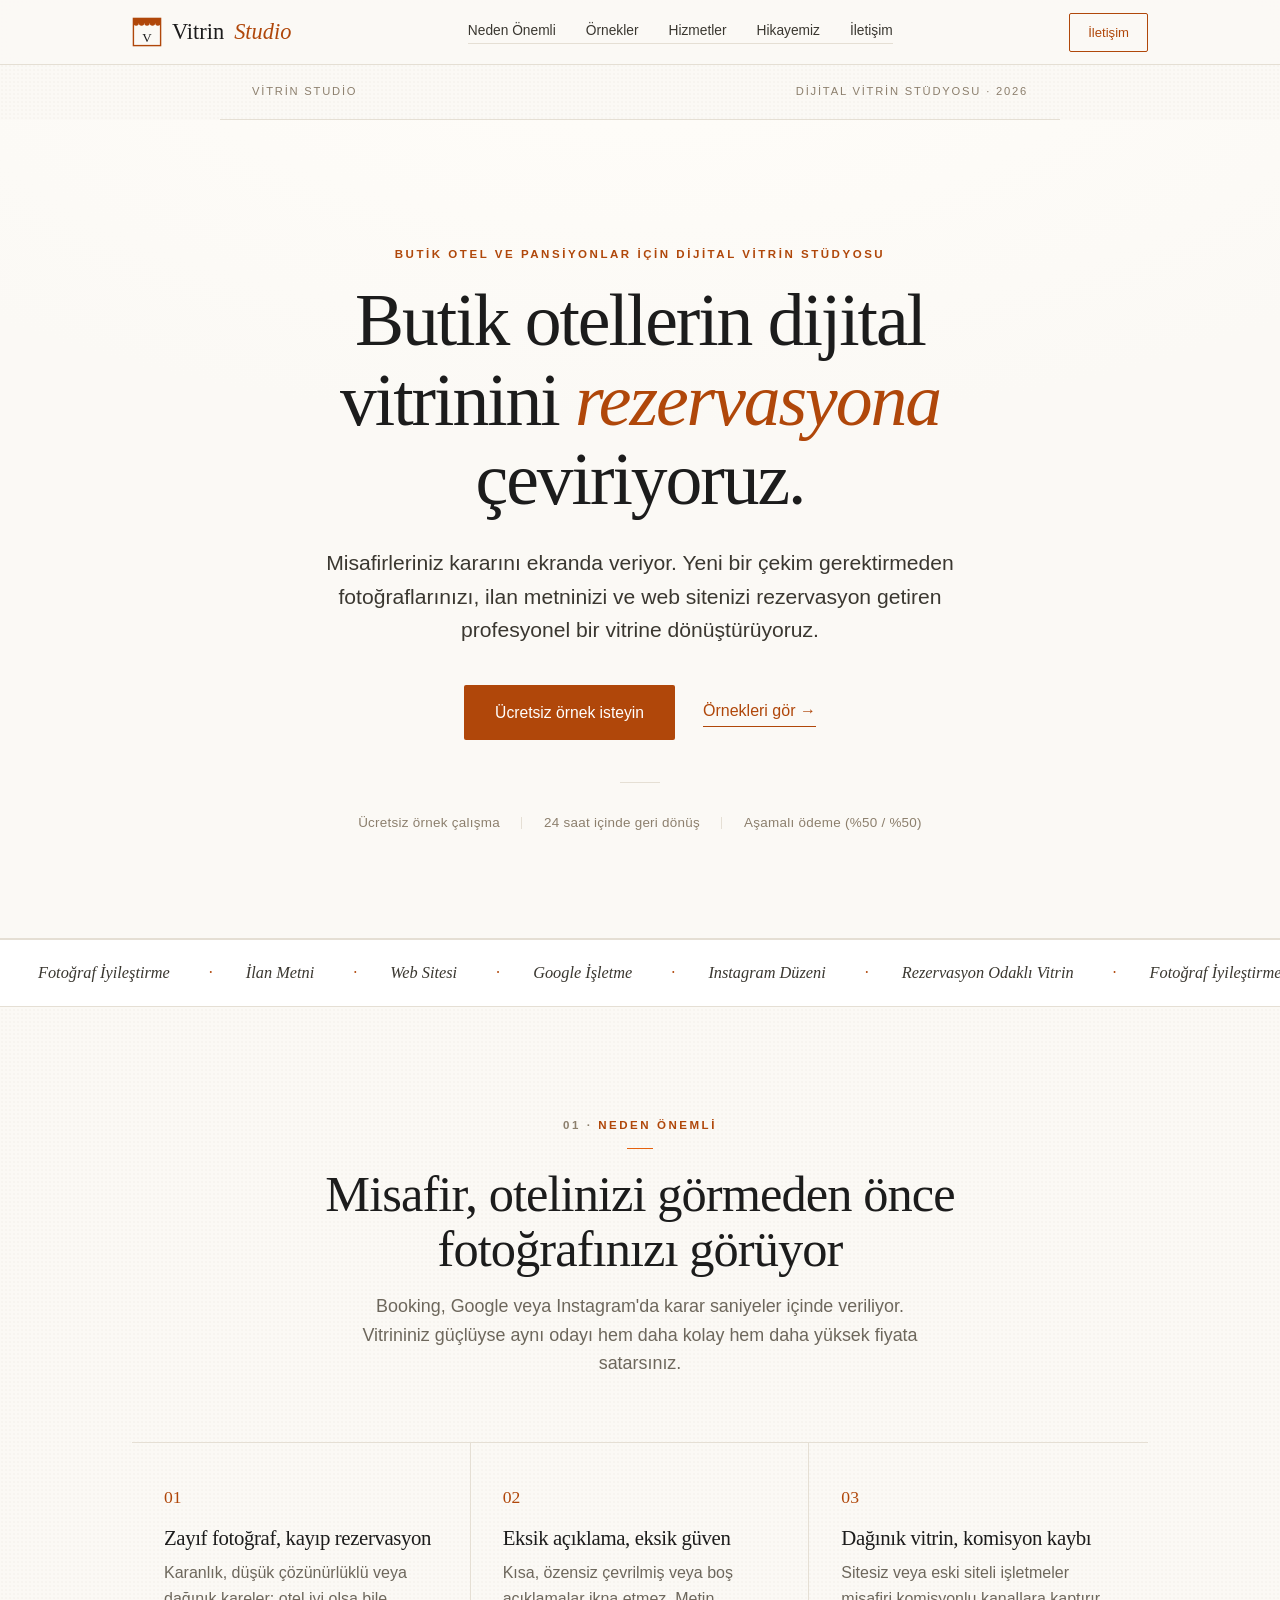
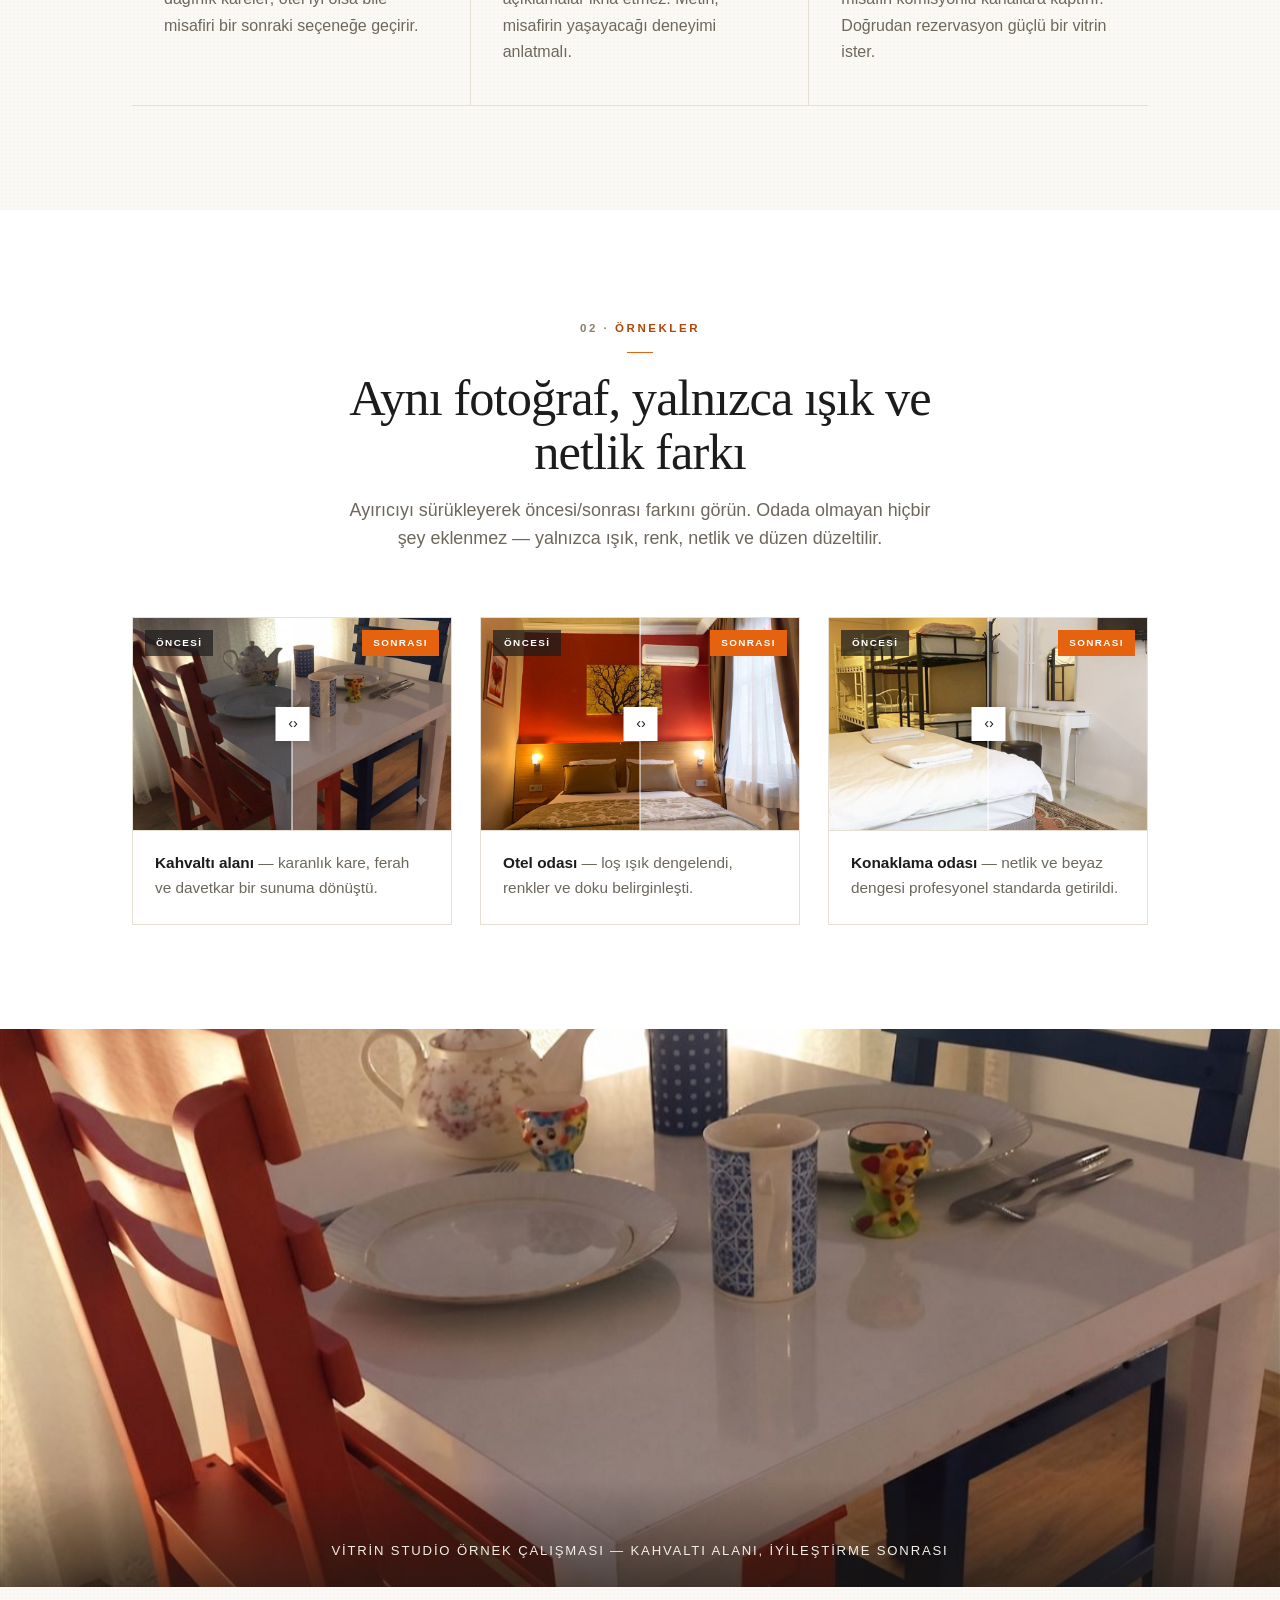
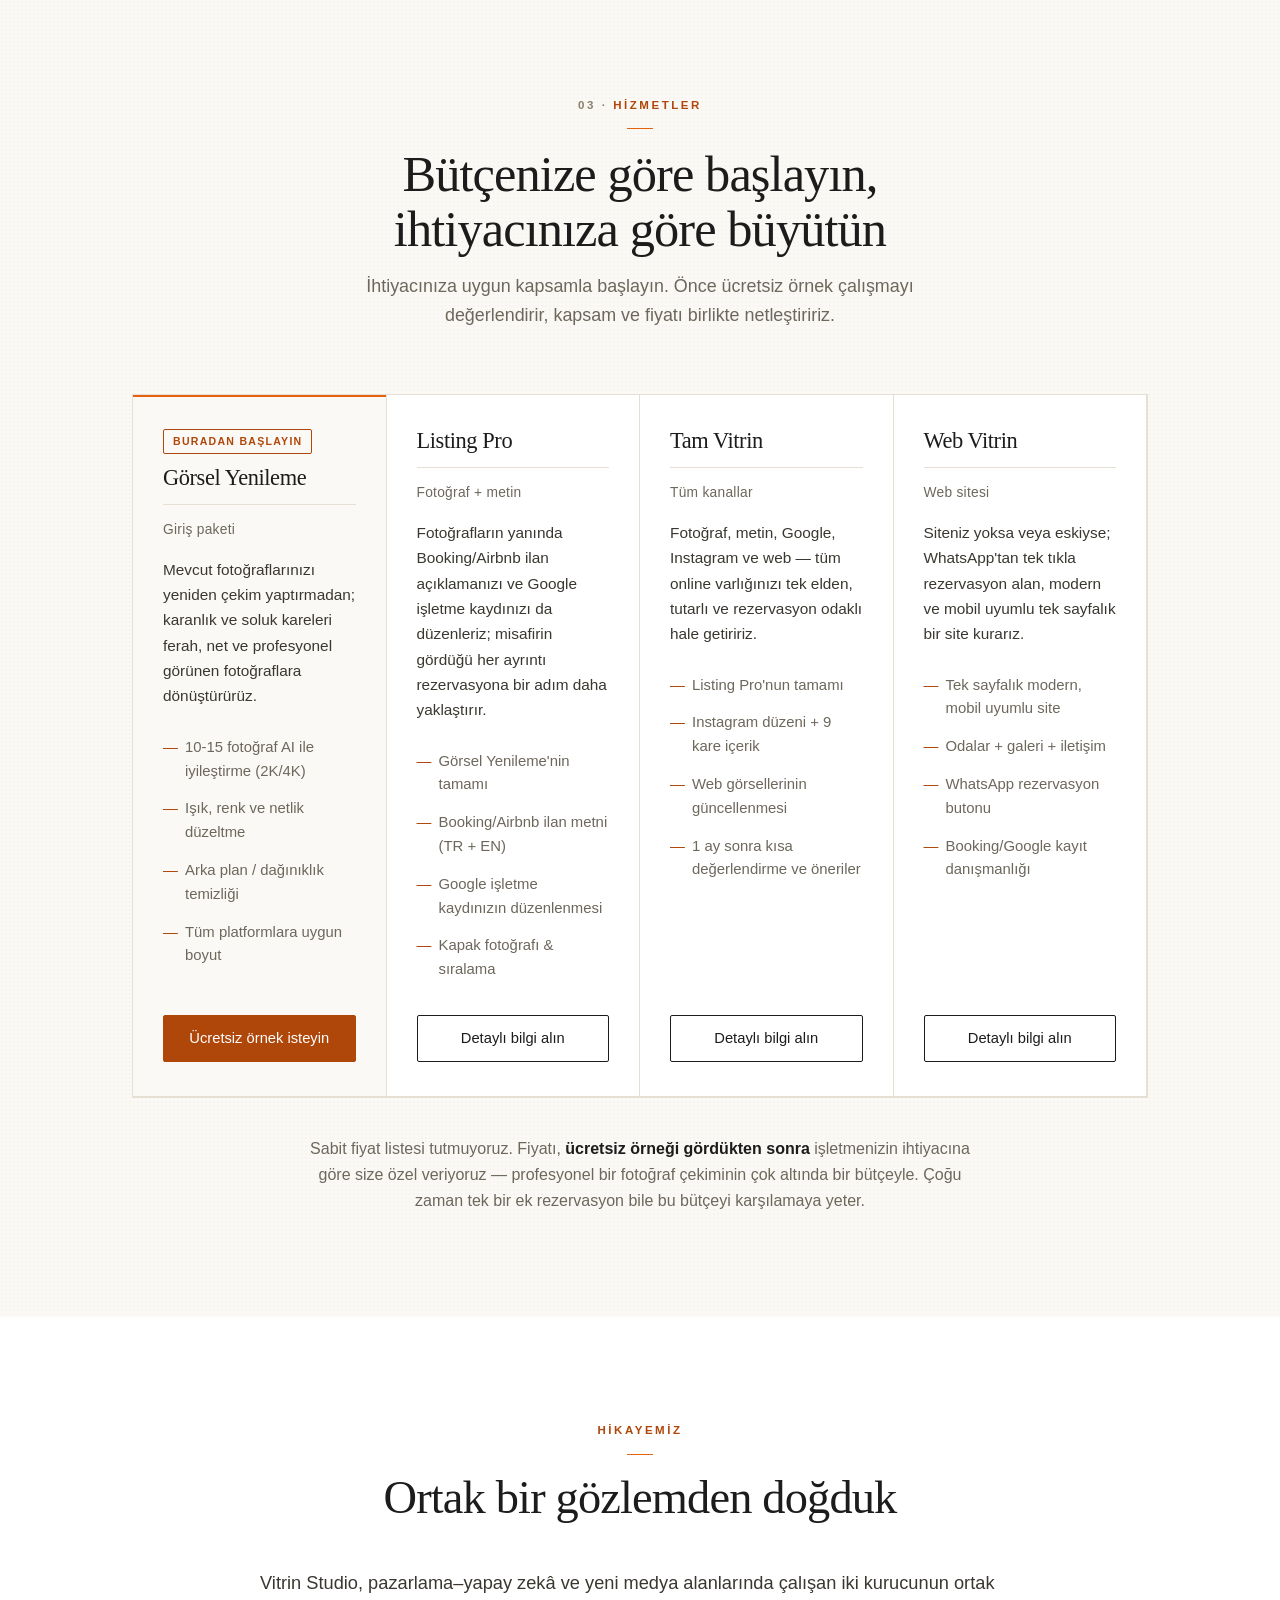
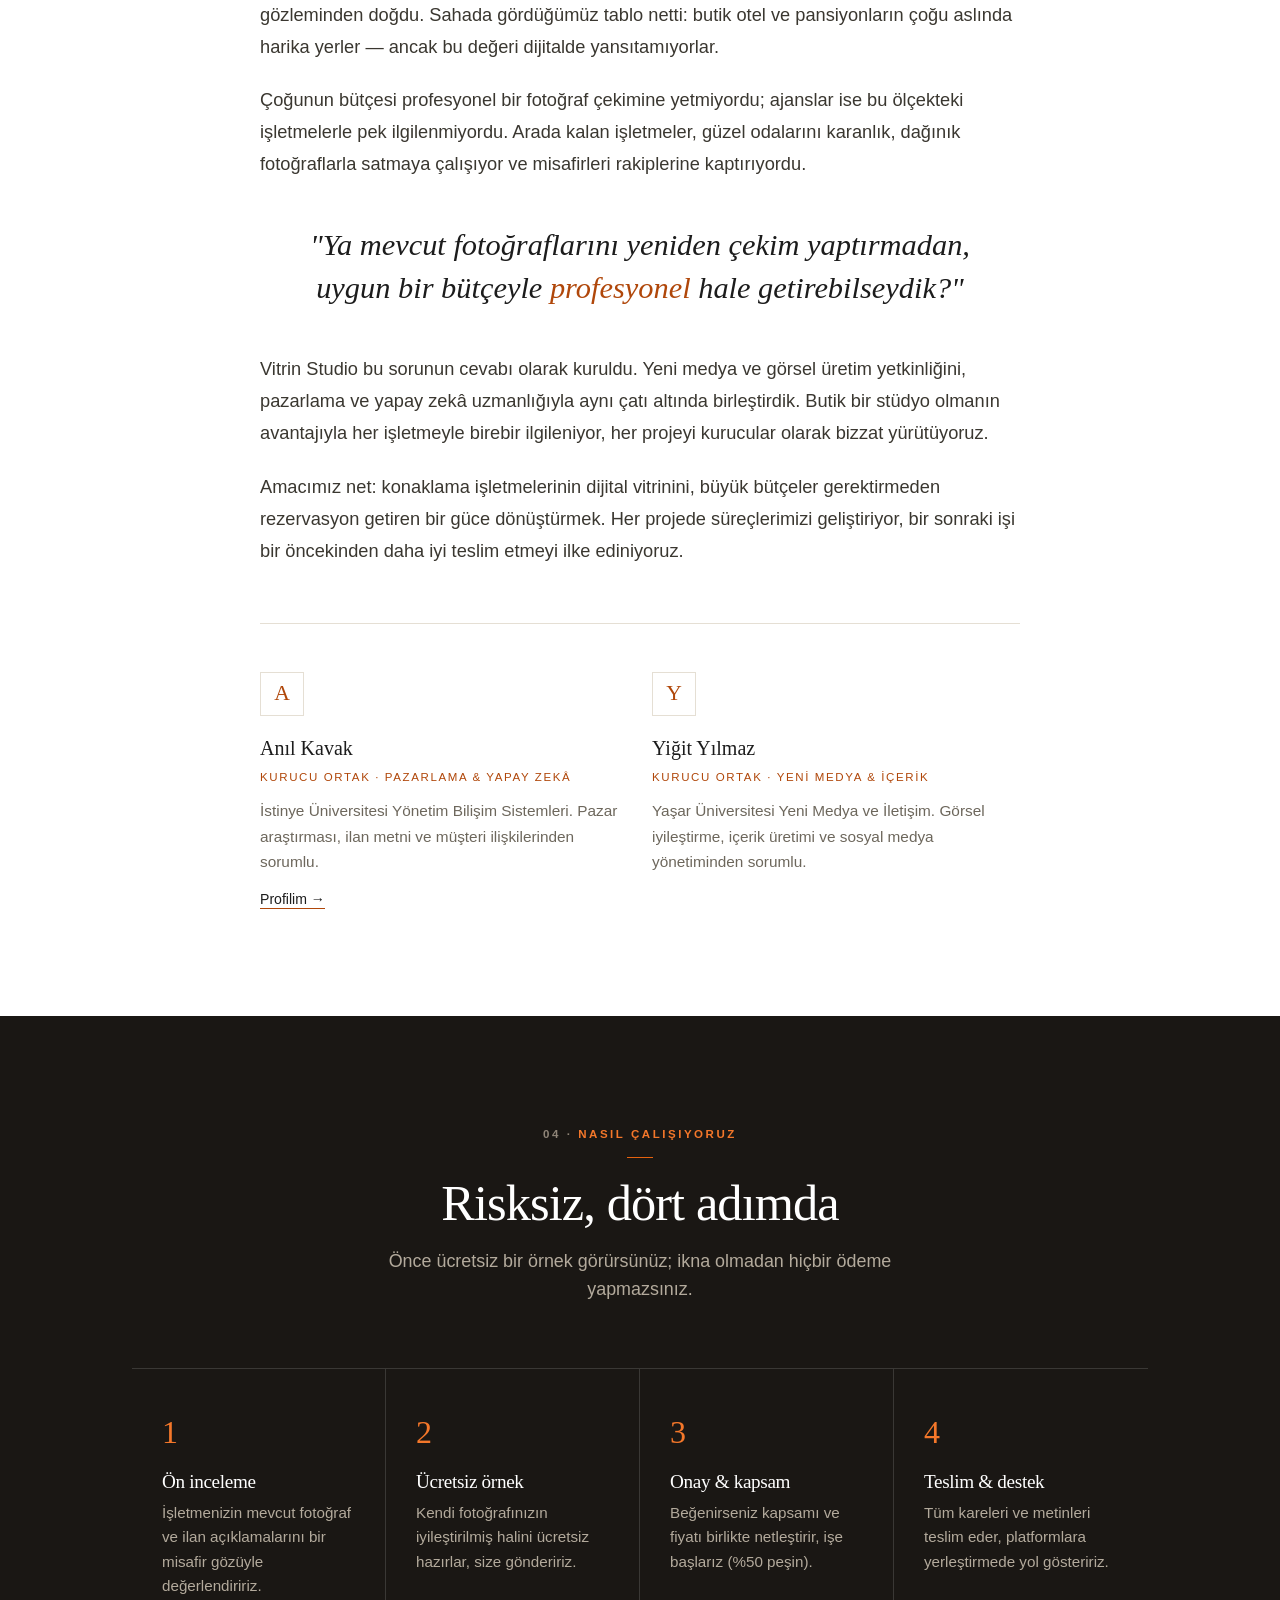
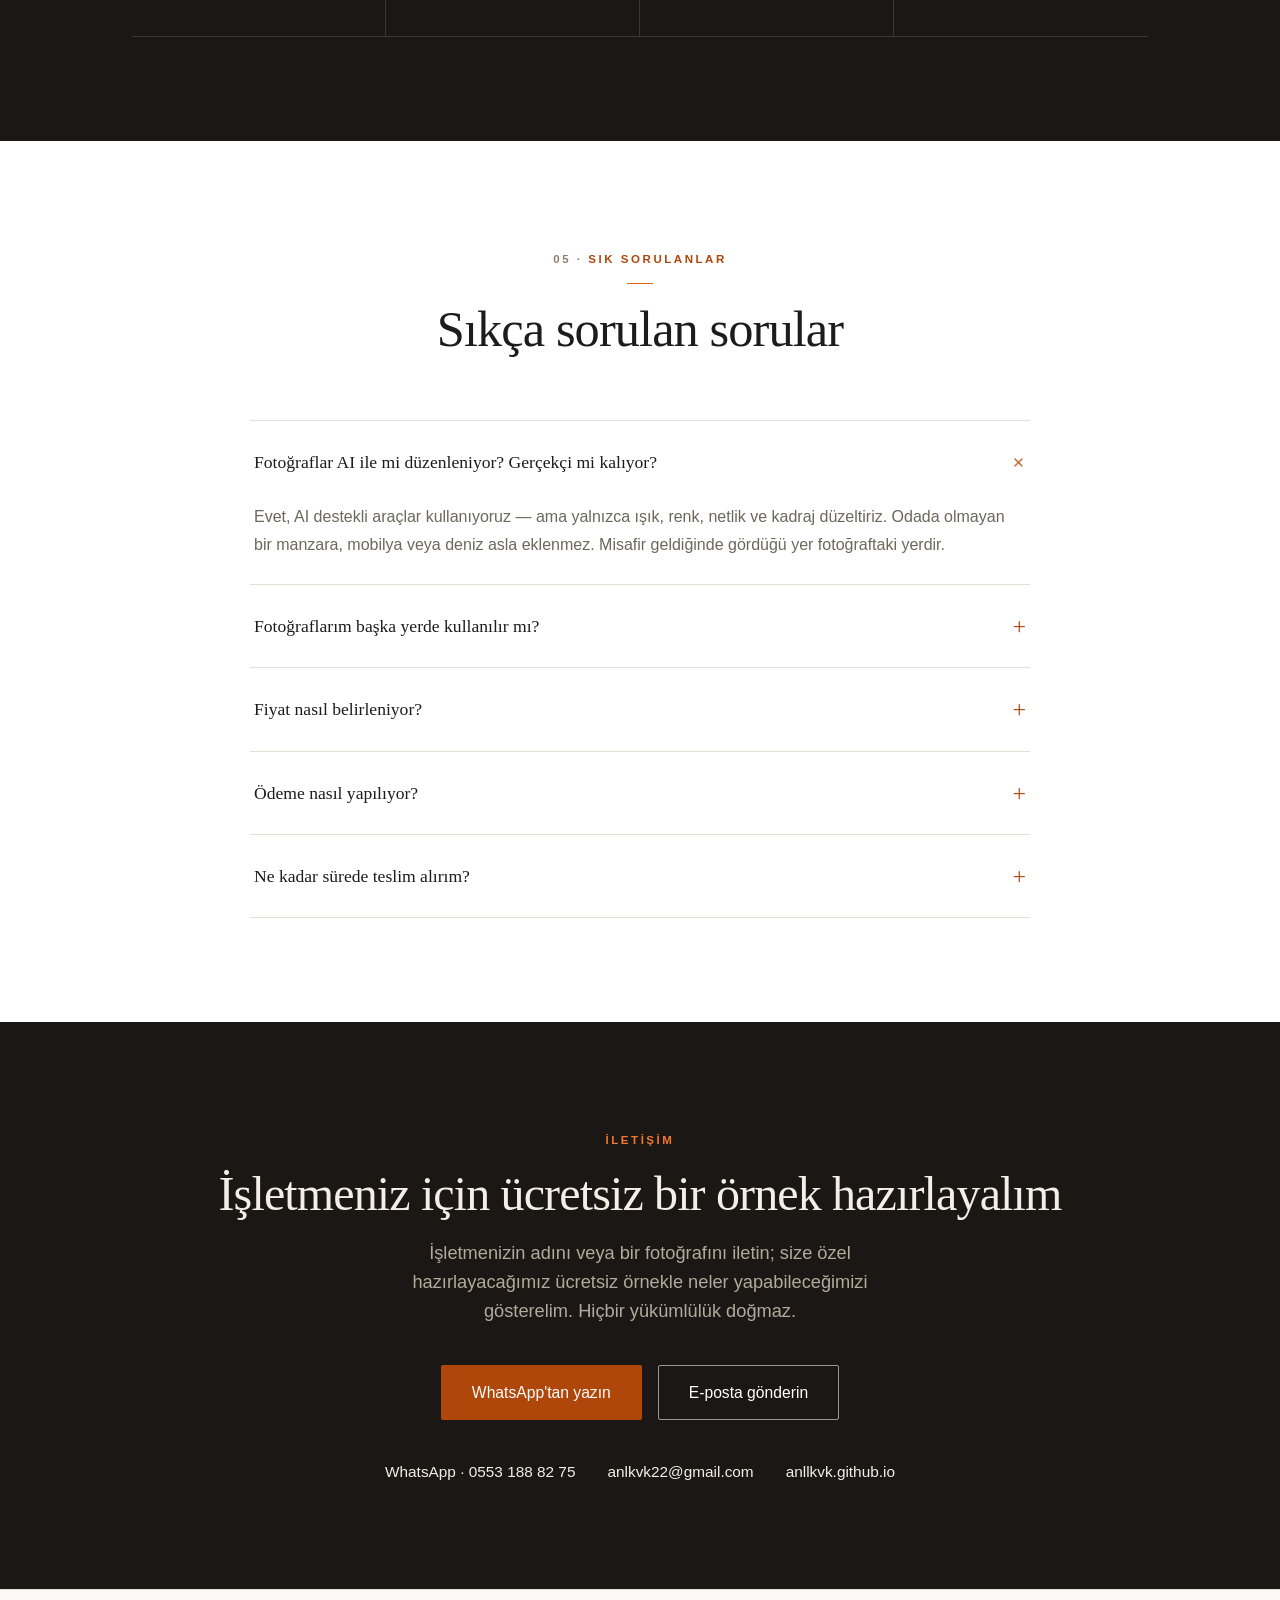
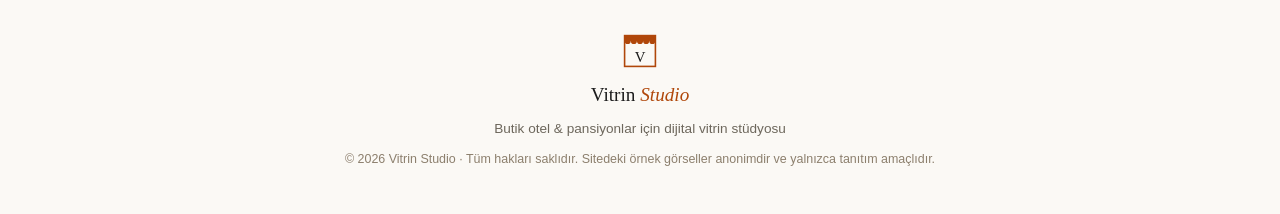
==== commit 858a7850: "Lüks editoryal tasarım katmanı: animasyonlar, marquee ve parallax görsel bandı - Hero'ya kademeli gi" ====
--- a/index.html
+++ b/index.html
@@ -239,10 +239,34 @@
   footer .flogo em{color:var(--orange-text);font-style:italic;}
   footer .fnote{margin-top:10px;color:var(--stone);font-size:.78rem;}
 
+  /* MARQUEE */
+  .marquee{overflow:hidden;border-top:1px solid var(--line);border-bottom:1px solid var(--line);background:var(--white);padding:20px 0;}
+  .marquee-in{display:flex;width:max-content;}
+  .marquee span{font-family:Georgia,serif;font-style:italic;font-size:1.02rem;color:var(--soft);padding:0 38px;white-space:nowrap;position:relative;}
+  .marquee span::after{content:"·";position:absolute;right:-5px;color:var(--orange-text);font-style:normal;}
+
+  /* GÖRSEL BANT */
+  .band{position:relative;height:62vh;min-height:360px;overflow:hidden;background:var(--dark);}
+  .band img{position:absolute;left:0;top:-8%;width:100%;height:118%;object-fit:cover;will-change:transform;}
+  .band-cap{position:absolute;left:0;right:0;bottom:0;padding:60px 32px 26px;background:linear-gradient(transparent,rgba(26,23,20,.62));color:#f3efe8;text-align:center;font-size:.82rem;letter-spacing:.14em;text-transform:uppercase;}
+
+  nav.scrolled{box-shadow:0 4px 24px rgba(28,28,28,.06);}
+
   /* MOTION */
   @media (prefers-reduced-motion:no-preference){
-    .reveal{opacity:0;transform:translateY(10px);transition:opacity .6s ease,transform .6s ease;}
+    .reveal{opacity:0;transform:translateY(26px);transition:opacity .9s cubic-bezier(.22,.61,.36,1),transform .9s cubic-bezier(.22,.61,.36,1);}
     .reveal.in{opacity:1;transform:none;}
+    .reveal .ba-view img,.reveal.in .ba-view img{transition:transform 1.3s cubic-bezier(.22,.61,.36,1);}
+    .reveal .ba-view img{transform:scale(1.07);}
+    .reveal.in .ba-view img{transform:scale(1);}
+    .marquee-in{animation:mq 38s linear infinite;}
+    @keyframes mq{to{transform:translateX(-50%);}}
+    .js .hero .kicker,.js .hero h1,.js .hero p.lead,.js .hero .hero-cta,.js .hero .hero-mini{animation:rise 1.05s cubic-bezier(.22,.61,.36,1) both;}
+    .js .hero h1{animation-delay:.14s;}
+    .js .hero p.lead{animation-delay:.3s;}
+    .js .hero .hero-cta{animation-delay:.46s;}
+    .js .hero .hero-mini{animation-delay:.62s;}
+    @keyframes rise{from{opacity:0;transform:translateY(28px);}to{opacity:1;transform:none;}}
   }
   @media (prefers-reduced-motion:reduce){
     html{scroll-behavior:auto;}
@@ -270,6 +294,8 @@
     .nav-in{padding:0 18px;gap:10px;}
     .sec-head{margin-bottom:48px;}
     .grid-3 .val{border-right:none!important;}
+    .band{height:44vh;min-height:260px;}
+    .marquee span{padding:0 24px;font-size:.92rem;}
   }
 </style>
 </head>
@@ -314,6 +340,13 @@
   </div>
 </header>
 
+<div class="marquee" aria-hidden="true">
+  <div class="marquee-in">
+    <span>Fotoğraf İyileştirme</span><span>İlan Metni</span><span>Web Sitesi</span><span>Google İşletme</span><span>Instagram Düzeni</span><span>Rezervasyon Odaklı Vitrin</span>
+    <span>Fotoğraf İyileştirme</span><span>İlan Metni</span><span>Web Sitesi</span><span>Google İşletme</span><span>Instagram Düzeni</span><span>Rezervasyon Odaklı Vitrin</span>
+  </div>
+</div>
+
 <main id="main">
 
 <!-- DEĞER -->
@@ -375,6 +408,12 @@
     </div>
   </div>
 </section>
+
+<!-- GÖRSEL BANT -->
+<div class="band">
+  <img src="img/og-kapak.jpg" alt="AI ile iyileştirilmiş otel kahvaltı alanı — Vitrin Studio örnek çalışması" loading="lazy" decoding="async" width="1200" height="630">
+  <div class="band-cap">Vitrin Studio örnek çalışması — Kahvaltı alanı, iyileştirme sonrası</div>
+</div>
 
 <!-- HİZMETLER -->
 <section id="hizmetler">
@@ -568,12 +607,34 @@
     a.addEventListener('click', function(){ if(mnav && mobilMq.matches) mnav.open = false; });
   });
   if (window.matchMedia && matchMedia('(prefers-reduced-motion:no-preference)').matches && 'IntersectionObserver' in window){
+    document.body.classList.add('js');
     var io = new IntersectionObserver(function(es){
       es.forEach(function(e){ if(e.isIntersecting){ e.target.classList.add('in'); io.unobserve(e.target); } });
-    },{threshold:.12});
+    },{threshold:.12,rootMargin:'0px 0px -6% 0px'});
+    var sayaclar = new WeakMap();
     document.querySelectorAll('.sec-head,.val,.ba,.paket,.step,.hikaye-in,.kurucu').forEach(function(el){
+      var p = el.parentNode, i = sayaclar.get(p) || 0;
+      sayaclar.set(p, i + 1);
+      el.style.transitionDelay = (Math.min(i,5) * .11) + 's';
       el.classList.add('reveal'); io.observe(el);
     });
+
+    var bandImg = document.querySelector('.band img');
+    if(bandImg){
+      var bandEl = bandImg.parentNode, tik = false;
+      var paralaks = function(){
+        tik = false;
+        var r = bandEl.getBoundingClientRect();
+        if(r.bottom < 0 || r.top > innerHeight) return;
+        var oran = (r.top + r.height/2 - innerHeight/2) / innerHeight;
+        bandImg.style.transform = 'translateY(' + (oran * -44).toFixed(1) + 'px)';
+      };
+      addEventListener('scroll', function(){ if(!tik){ tik = true; requestAnimationFrame(paralaks); } }, {passive:true});
+      paralaks();
+    }
+
+    var navEl = document.querySelector('nav');
+    addEventListener('scroll', function(){ navEl.classList.toggle('scrolled', scrollY > 12); }, {passive:true});
   }
 </script>
 </body>
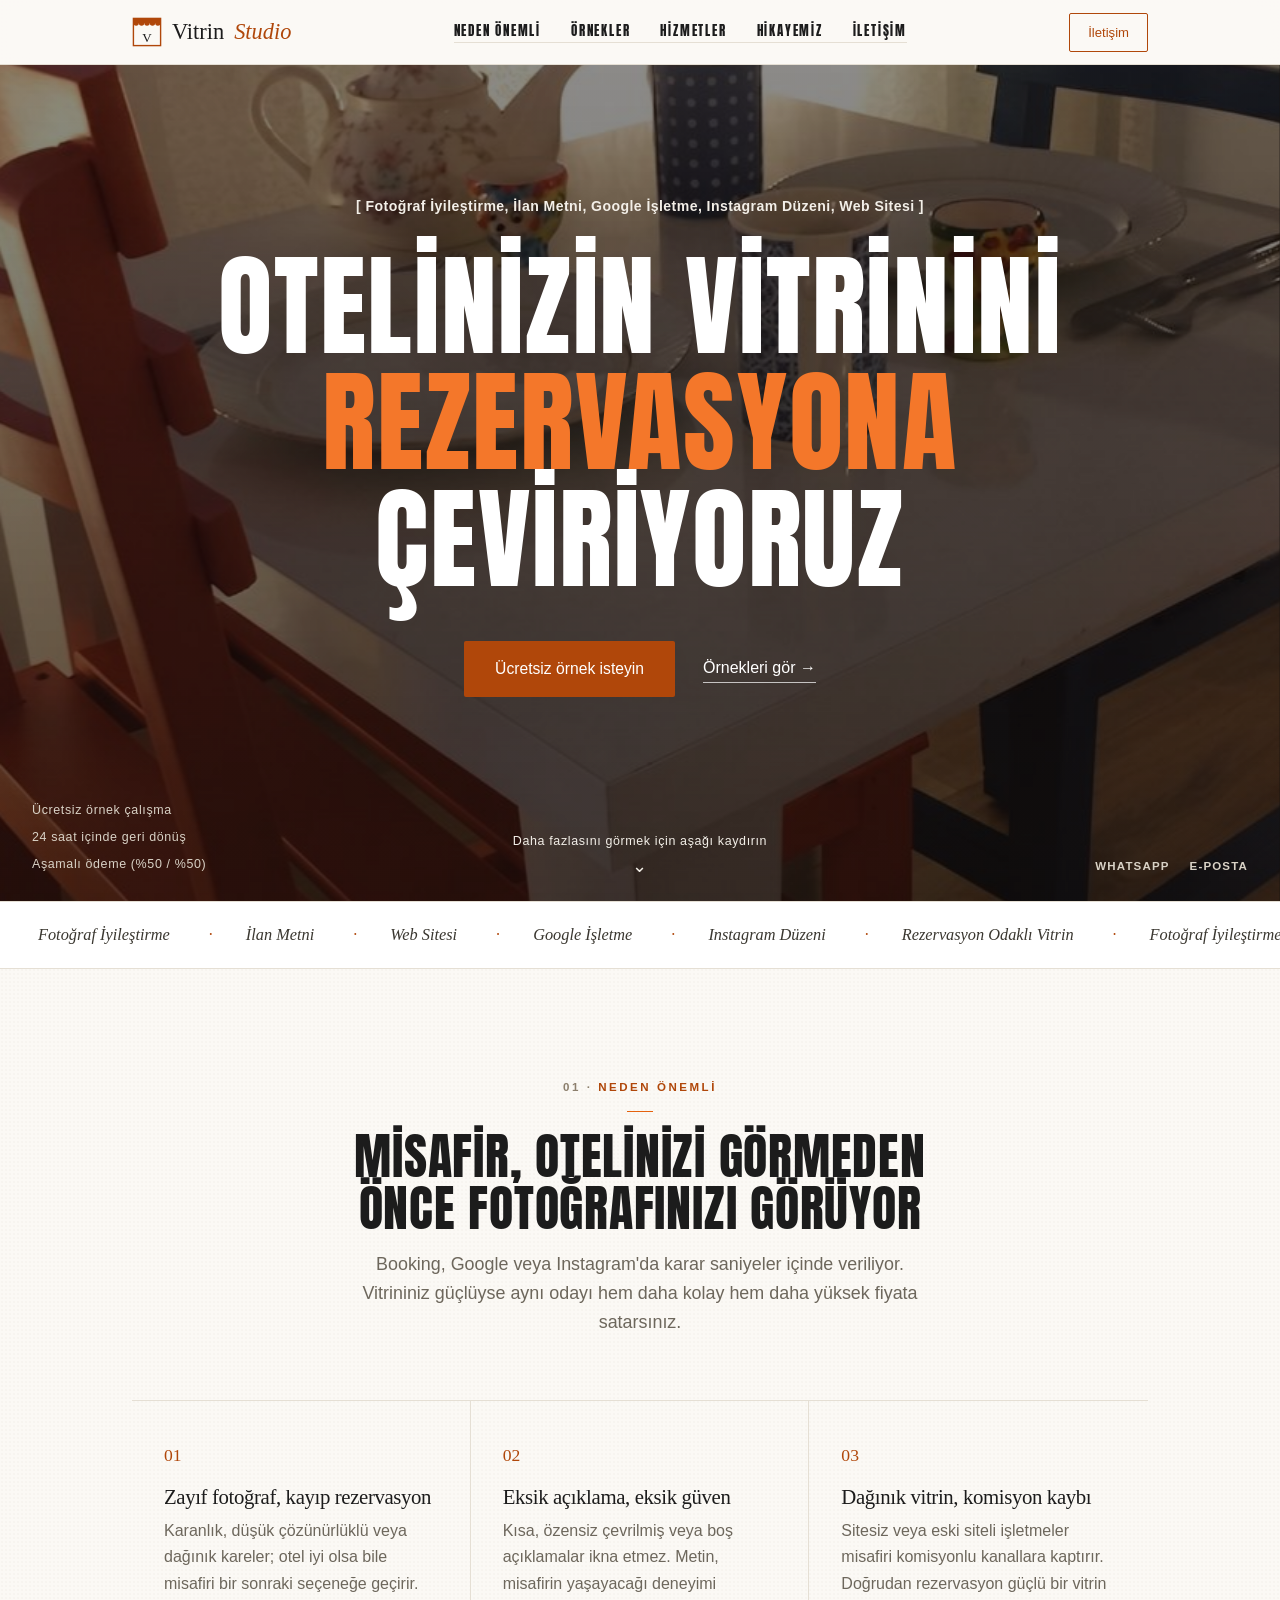
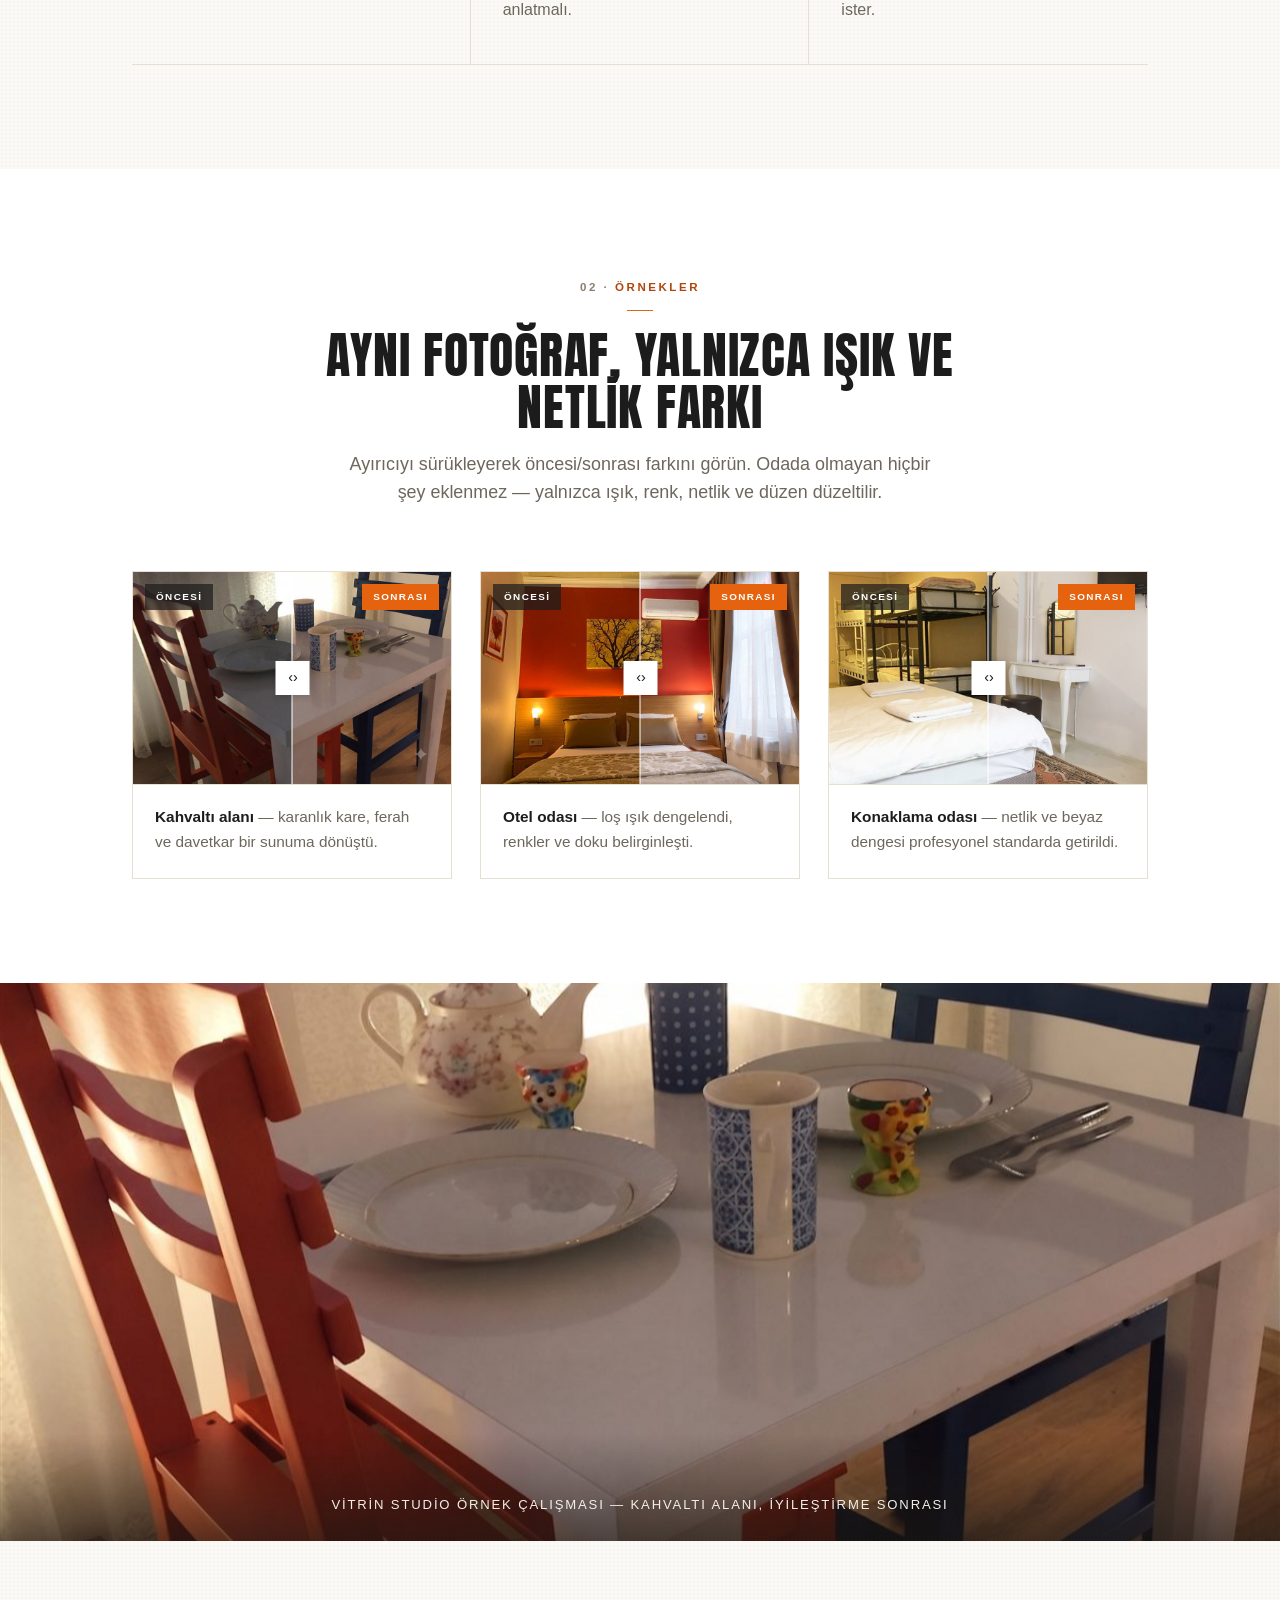
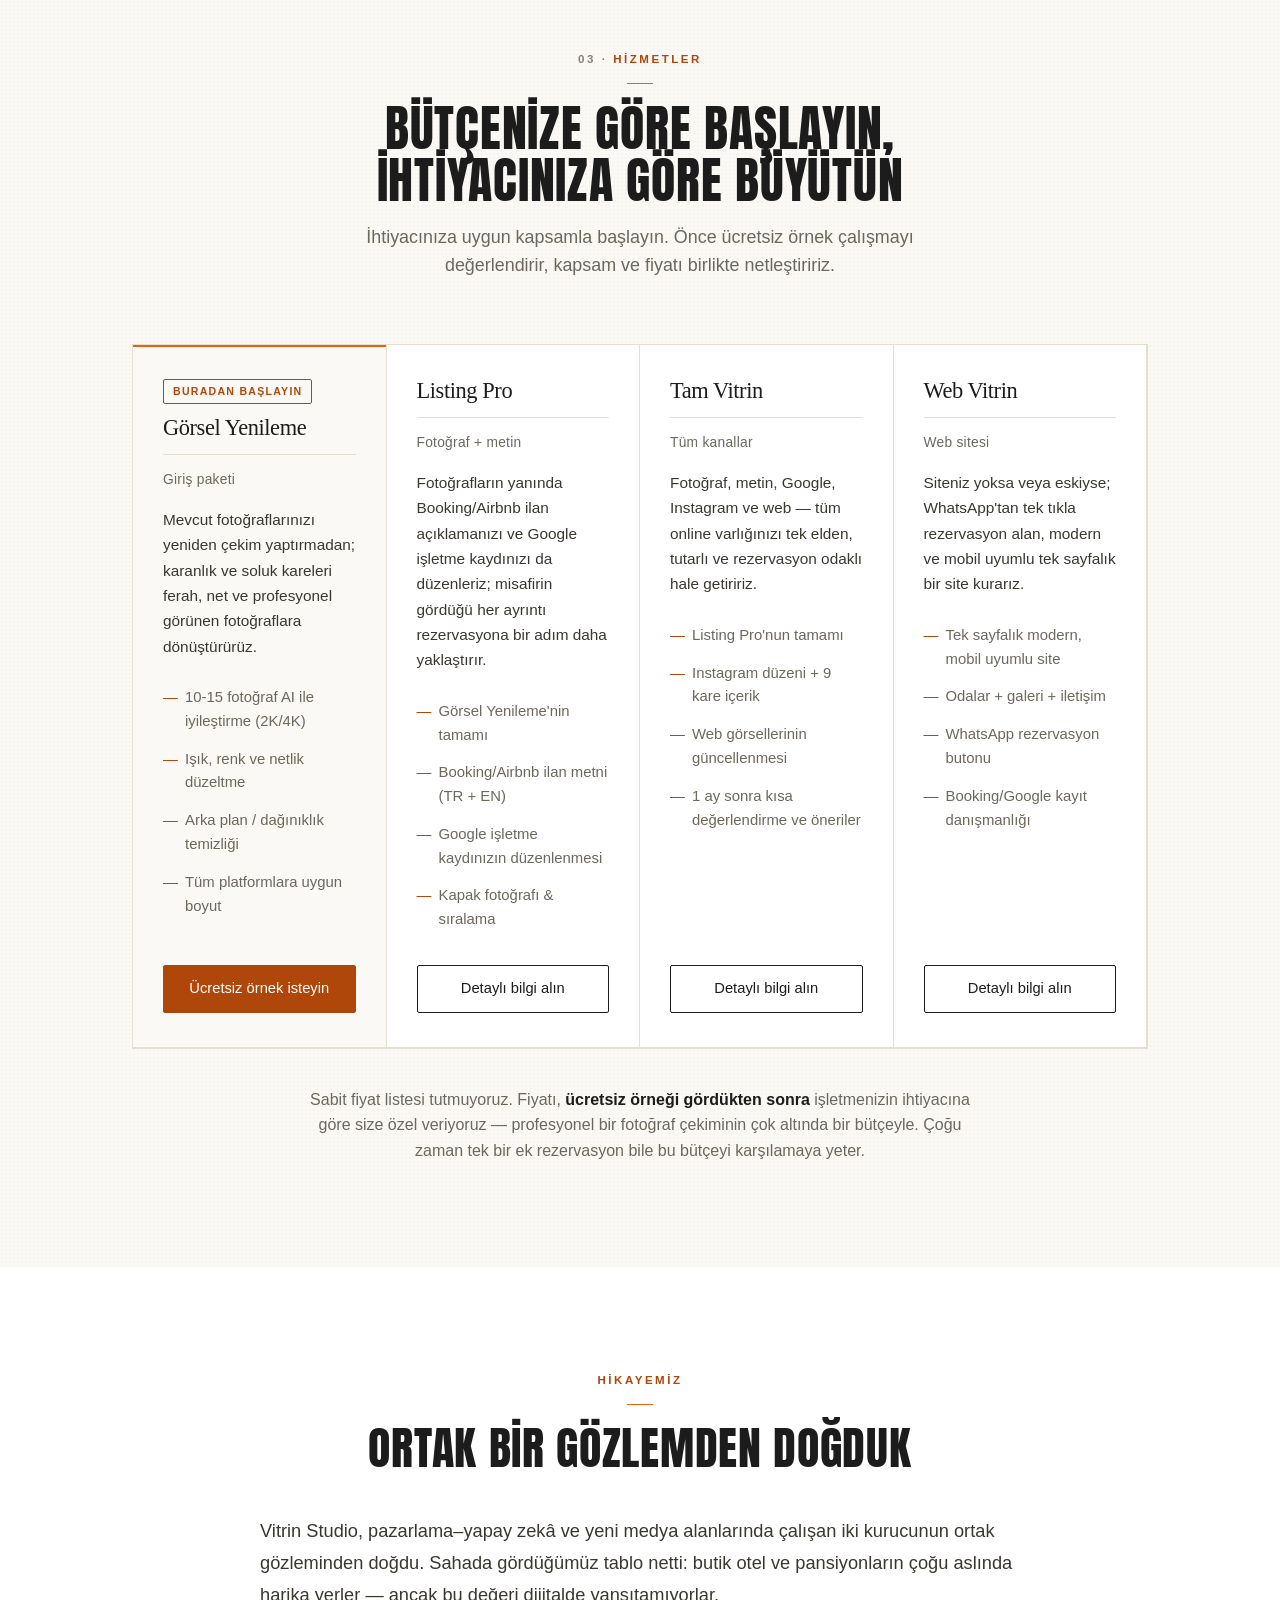
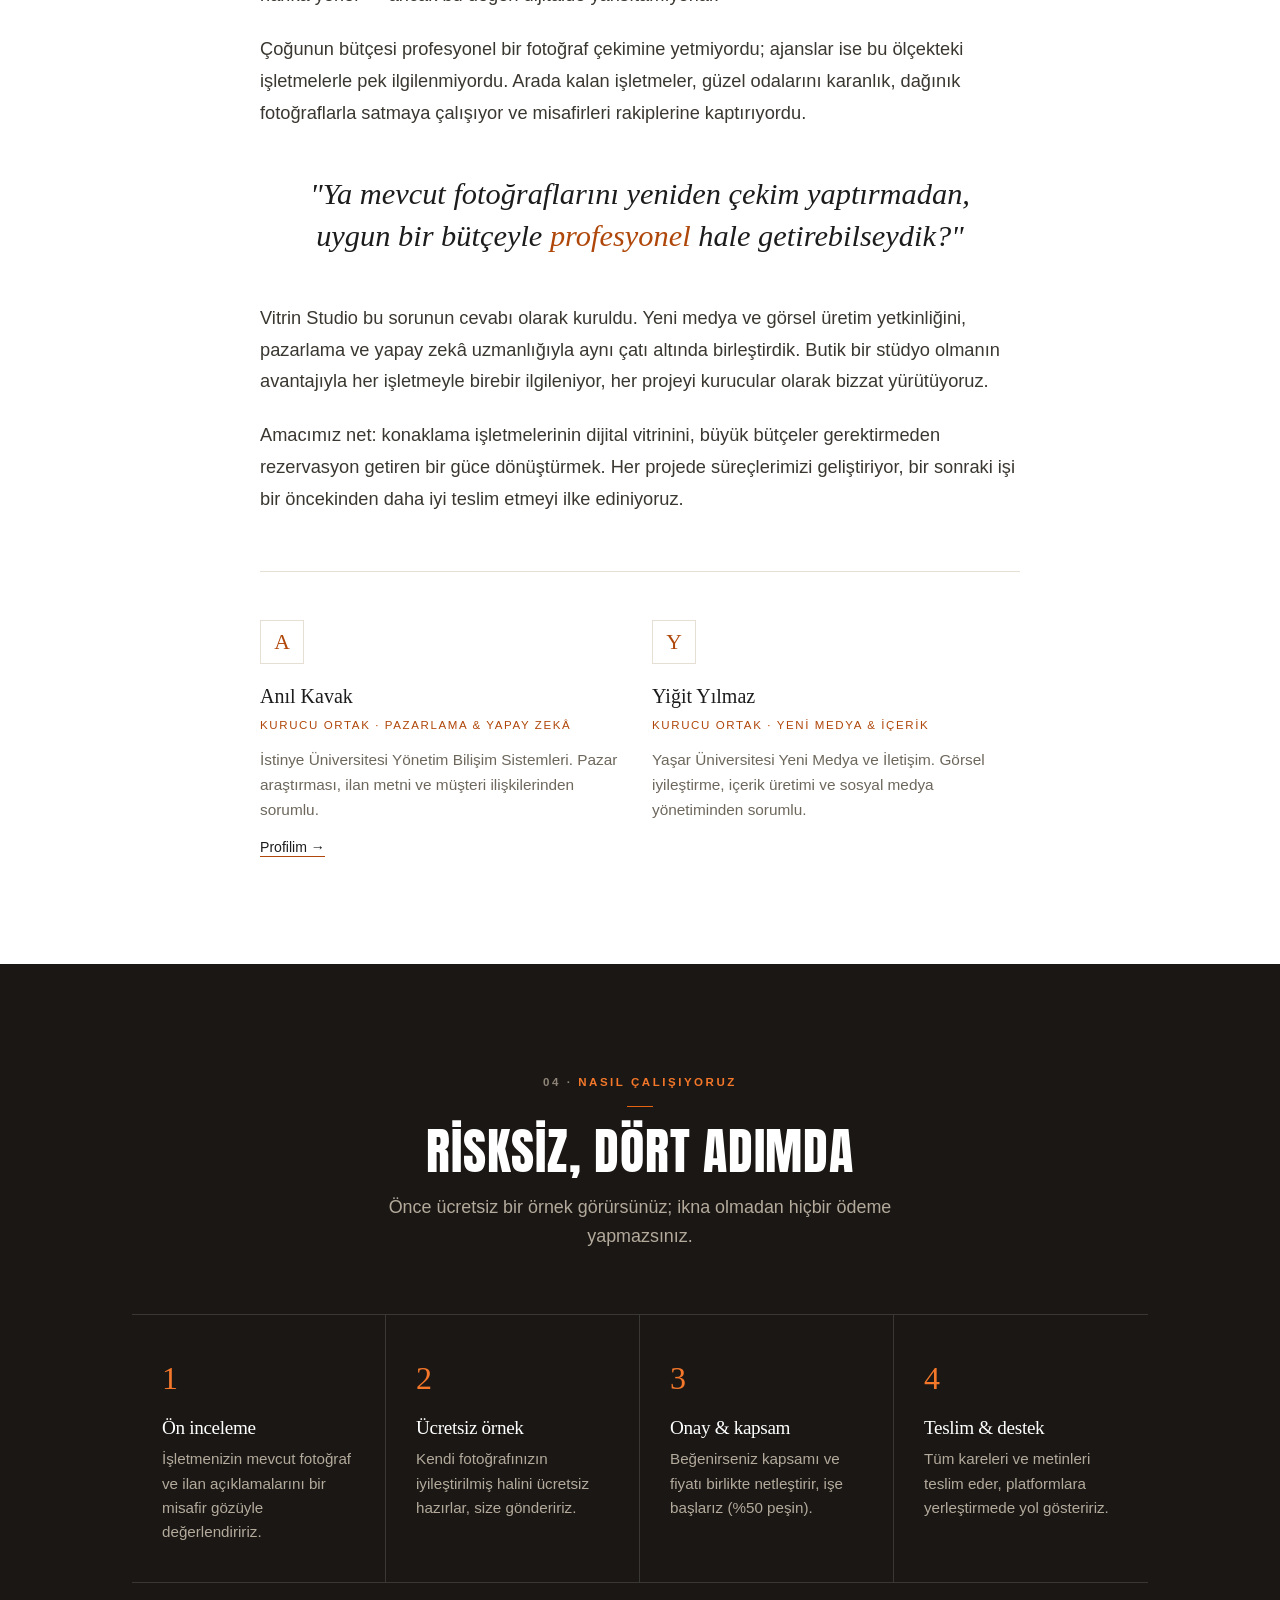
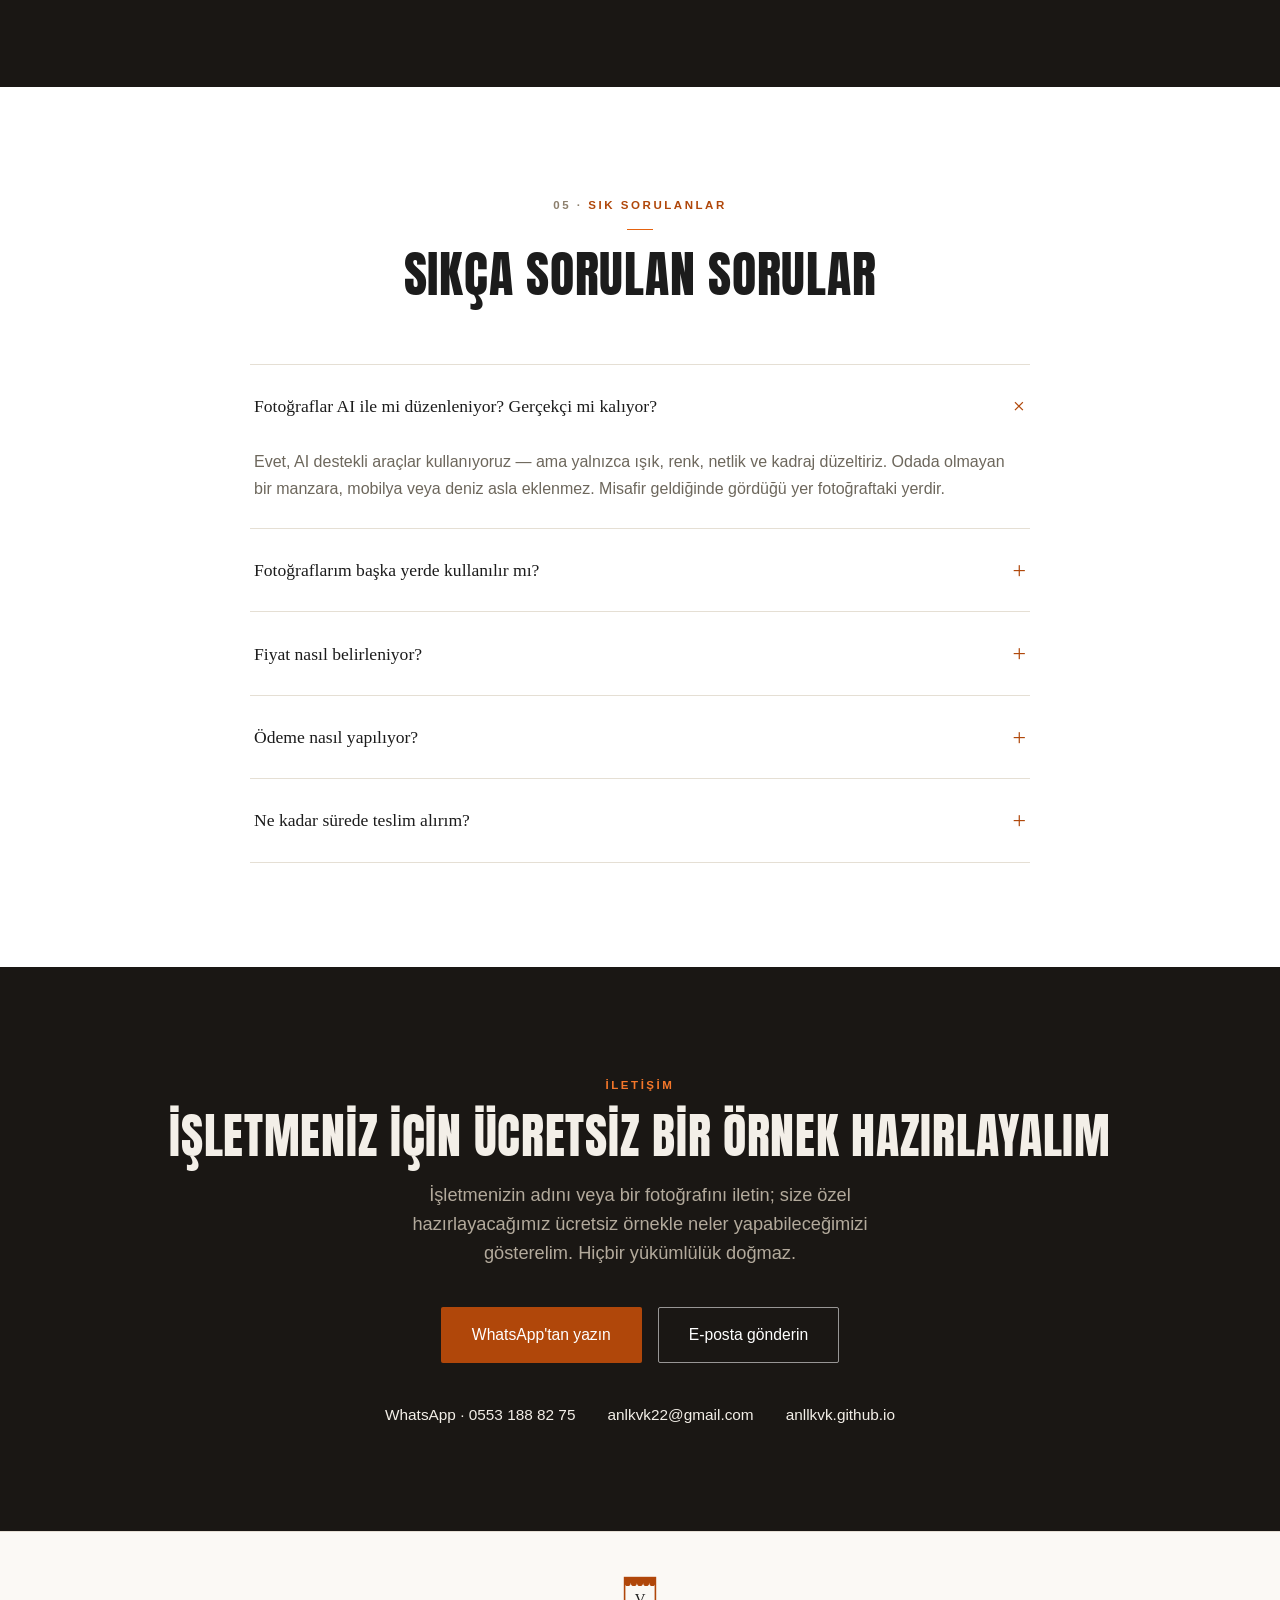
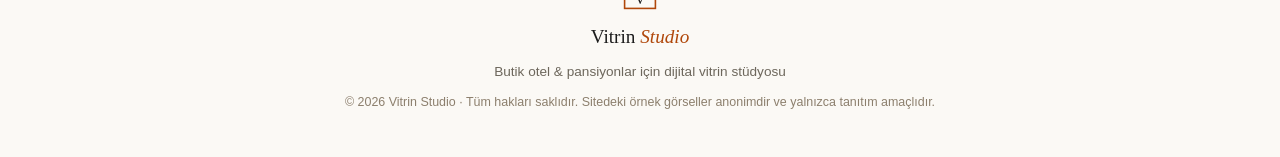
==== commit ac6f8911: "Referans esinli tam ekran hero ve dev tipografi tasarımı - Hero tamamen yenilendi: tam ekran karanlı" ====
--- a/index.html
+++ b/index.html
@@ -73,7 +73,15 @@
 }
 </script>
 <link rel="icon" href="data:image/svg+xml,%3Csvg xmlns='http://www.w3.org/2000/svg' viewBox='0 0 64 64'%3E%3Crect width='64' height='64' fill='%23fbf9f5'/%3E%3Crect x='3' y='3' width='58' height='58' fill='%23fbf9f5' stroke='%23b0470a' stroke-width='3'/%3E%3Cg fill='%23b0470a'%3E%3Crect x='3' y='3' width='58' height='10'/%3E%3Ccircle cx='8.8' cy='13' r='5.8'/%3E%3Ccircle cx='20.4' cy='13' r='5.8'/%3E%3Ccircle cx='32' cy='13' r='5.8'/%3E%3Ccircle cx='43.6' cy='13' r='5.8'/%3E%3Ccircle cx='55.2' cy='13' r='5.8'/%3E%3C/g%3E%3Ctext x='32' y='53' font-size='28' text-anchor='middle' fill='%231c1c1c' font-family='Georgia,serif'%3EV%3C/text%3E%3C/svg%3E">
+<link rel="preload" href="fonts/anton-latin-ext.woff2" as="font" type="font/woff2" crossorigin>
+<link rel="preload" href="fonts/anton-latin.woff2" as="font" type="font/woff2" crossorigin>
 <style>
+  @font-face{font-family:'Anton';font-style:normal;font-weight:400;font-display:swap;
+    src:url(fonts/anton-latin-ext.woff2) format('woff2');
+    unicode-range:U+0100-02BA,U+02BD-02C5,U+02C7-02CC,U+02CE-02D7,U+02DD-02FF,U+0304,U+0308,U+0329,U+1D00-1DBF,U+1E00-1E9F,U+1EF2-1EFF,U+2020,U+20A0-20AB,U+20AD-20C0,U+2113,U+2C60-2C7F,U+A720-A7FF;}
+  @font-face{font-family:'Anton';font-style:normal;font-weight:400;font-display:swap;
+    src:url(fonts/anton-latin.woff2) format('woff2');
+    unicode-range:U+0000-00FF,U+0131,U+0152-0153,U+02BB-02BC,U+02C6,U+02DA,U+02DC,U+0304,U+0308,U+0329,U+2000-206F,U+20AC,U+2122,U+2191,U+2193,U+2212,U+2215,U+FEFF,U+FFFD;}
   :root{
     --paper:#fbf9f5; --white:#ffffff; --dark:#1a1714;
     --ink:#1c1c1c; --soft:#3a3730; --muted:#6d675c; --stone:#8c7f6d;
@@ -85,7 +93,8 @@
     color:var(--ink);background-color:var(--paper);line-height:1.6;-webkit-font-smoothing:antialiased;
     background-image:radial-gradient(rgba(140,127,109,.035) 1px, transparent 1px);background-size:4px 4px;
     counter-reset:sec;overflow-x:hidden;}
-  h1,h2,h3,.serif{font-family:Georgia,"Times New Roman",serif;font-weight:500;letter-spacing:-.018em;line-height:1.08;}
+  h3,.serif{font-family:Georgia,"Times New Roman",serif;font-weight:500;letter-spacing:-.018em;line-height:1.08;}
+  h1,h2{font-family:'Anton',Impact,'Arial Narrow',sans-serif;font-weight:400;text-transform:uppercase;letter-spacing:.015em;line-height:1.04;}
   a{color:inherit;text-decoration:none;}
   img{max-width:100%;display:block;}
   .wrap{max-width:1080px;margin:0 auto;padding:0 32px;}
@@ -105,7 +114,7 @@
   .logo em{color:var(--orange-text);font-style:italic;}
   .mnav>summary{display:none;}
   .nav-links{display:flex;gap:30px;align-items:center;}
-  .nav-links a{font-size:.86rem;color:var(--soft);transition:color .15s;}
+  .nav-links a{font-family:'Anton',Impact,'Arial Narrow',sans-serif;font-size:.8rem;letter-spacing:.14em;text-transform:uppercase;color:var(--ink);transition:color .15s;}
   .nav-links a:hover{color:var(--orange-text);}
   .nav-cta{border:1px solid var(--orange-text);color:var(--orange-text);padding:8px 18px;font-size:.82rem;font-weight:500;border-radius:2px;transition:background .15s,color .15s;white-space:nowrap;}
   .nav-cta:hover{background:var(--orange-text);color:#fff;}
@@ -120,17 +129,21 @@
   .arrow:hover{opacity:.65;}
 
   /* HERO */
-  .hero-meta{max-width:840px;margin:0 auto;padding:18px 32px;display:flex;justify-content:space-between;font-size:.7rem;letter-spacing:.16em;text-transform:uppercase;color:var(--stone);border-bottom:1px solid var(--line);}
-  .hero{background:radial-gradient(120% 80% at 50% -12%,#fffdf9 0%,var(--paper) 62%);text-align:center;border-bottom:1px solid var(--line);}
-  .hero-in{max-width:840px;margin:0 auto;padding:120px 32px 104px;}
-  .hero h1{font-size:clamp(2.15rem,6.4vw,4.6rem);margin-bottom:26px;letter-spacing:-.028em;overflow-wrap:break-word;}
-  .hero h1 em{font-style:italic;color:var(--orange-text);}
-  .hero p.lead{font-size:clamp(1.08rem,2vw,1.32rem);color:var(--soft);max-width:56ch;margin:0 auto 38px;font-weight:400;}
+  .hero{position:relative;min-height:calc(100vh - 64px);display:flex;align-items:center;justify-content:center;text-align:center;overflow:hidden;background:var(--dark);}
+  .hero-bg{position:absolute;left:0;top:-6%;width:100%;height:112%;object-fit:cover;will-change:transform;}
+  .hero::after{content:"";position:absolute;inset:0;background:linear-gradient(rgba(16,13,10,.48),rgba(16,13,10,.68));}
+  .hero-in{position:relative;z-index:2;max-width:1080px;margin:0 auto;padding:96px 32px 170px;color:#fff;}
+  .hero-brkt{font-size:.88rem;font-weight:600;letter-spacing:.03em;color:#f3efe8;margin-bottom:30px;}
+  .hero h1{font-size:clamp(2.7rem,9.2vw,7rem);color:#fff;margin-bottom:44px;text-wrap:balance;}
+  .hero h1 em{font-style:normal;color:var(--orange-lt);}
   .hero-cta{display:flex;flex-wrap:wrap;gap:16px 28px;align-items:center;justify-content:center;}
-  .hero-mini{margin-top:42px;padding-top:30px;position:relative;display:flex;flex-wrap:wrap;gap:10px 0;justify-content:center;color:var(--stone);font-size:.84rem;letter-spacing:.02em;}
-  .hero-mini::before{content:"";position:absolute;top:0;left:50%;transform:translateX(-50%);width:40px;height:1px;background:var(--line);}
-  .hero-mini span{padding:0 22px;position:relative;}
-  .hero-mini span:not(:last-child)::after{content:"";position:absolute;right:0;top:50%;transform:translateY(-50%);width:1px;height:12px;background:var(--line);}
+  .hero .arrow{color:#fff;border-bottom-color:rgba(255,255,255,.7);}
+  .hero-alt{position:absolute;left:0;right:0;bottom:0;z-index:2;display:flex;align-items:flex-end;justify-content:space-between;gap:18px;padding:0 32px 26px;color:#d9d2c6;font-size:.78rem;letter-spacing:.05em;}
+  .hero-mini{display:flex;flex-direction:column;gap:7px;text-align:left;}
+  .hero-scroll{position:absolute;left:50%;transform:translateX(-50%);bottom:26px;display:flex;flex-direction:column;align-items:center;gap:5px;color:#f3efe8;}
+  .hero-scroll .ok{font-size:1.15rem;line-height:1;}
+  .hero-soc{display:flex;gap:20px;font-weight:600;letter-spacing:.1em;text-transform:uppercase;font-size:.72rem;}
+  .hero-soc a:hover{color:var(--orange-lt);}
 
   /* SECTIONS */
   section{padding:104px 0;}
@@ -252,6 +265,13 @@
 
   nav.scrolled{box-shadow:0 4px 24px rgba(28,28,28,.06);}
 
+  /* 3D TILT & HOVER */
+  .ba{transition:box-shadow .5s cubic-bezier(.22,.61,.36,1);}
+  .ba:hover{box-shadow:0 22px 48px rgba(28,28,28,.16);}
+  .ba-view{will-change:transform;transition:transform .45s cubic-bezier(.22,.61,.36,1);}
+  .paket{transition:transform .35s ease,box-shadow .35s ease;}
+  .paket:hover{transform:translateY(-4px);box-shadow:0 16px 36px rgba(28,28,28,.1);z-index:2;}
+
   /* MOTION */
   @media (prefers-reduced-motion:no-preference){
     .reveal{opacity:0;transform:translateY(26px);transition:opacity .9s cubic-bezier(.22,.61,.36,1),transform .9s cubic-bezier(.22,.61,.36,1);}
@@ -261,12 +281,13 @@
     .reveal.in .ba-view img{transform:scale(1);}
     .marquee-in{animation:mq 38s linear infinite;}
     @keyframes mq{to{transform:translateX(-50%);}}
-    .js .hero .kicker,.js .hero h1,.js .hero p.lead,.js .hero .hero-cta,.js .hero .hero-mini{animation:rise 1.05s cubic-bezier(.22,.61,.36,1) both;}
+    .js .hero .hero-brkt,.js .hero h1,.js .hero .hero-cta,.js .hero .hero-alt{animation:rise 1.05s cubic-bezier(.22,.61,.36,1) both;}
     .js .hero h1{animation-delay:.14s;}
-    .js .hero p.lead{animation-delay:.3s;}
-    .js .hero .hero-cta{animation-delay:.46s;}
-    .js .hero .hero-mini{animation-delay:.62s;}
+    .js .hero .hero-cta{animation-delay:.34s;}
+    .js .hero .hero-alt{animation-delay:.56s;}
     @keyframes rise{from{opacity:0;transform:translateY(28px);}to{opacity:1;transform:none;}}
+    .hero-scroll .ok{animation:dip 2.2s ease-in-out infinite;}
+    @keyframes dip{0%,100%{transform:translateY(0);}50%{transform:translateY(6px);}}
   }
   @media (prefers-reduced-motion:reduce){
     html{scroll-behavior:auto;}
@@ -282,14 +303,14 @@
     .mnav .nav-links a{padding:13px 18px;border-bottom:1px solid var(--line);}
     .mnav .nav-links a:last-child{border-bottom:none;}
     html,body{overflow-x:hidden;max-width:100%;}
-    .hero-meta{display:none;}
     .kicker{letter-spacing:.12em;font-size:.66rem;}
-    .hero-mini{flex-direction:column;gap:9px;}
-    .hero-mini span{padding:0;}
-    .hero-mini span:not(:last-child)::after{display:none;}
+    .hero-mini{display:none;}
+    .hero-alt{flex-direction:column;align-items:center;gap:12px;padding-bottom:20px;}
+    .hero-scroll{position:static;transform:none;}
+    .hero-brkt{font-size:.72rem;}
     .kurucular{grid-template-columns:1fr;}
     section{padding:76px 0;}
-    .hero-in{padding:80px 22px 72px;}
+    .hero-in{padding:80px 22px 150px;}
     .wrap{padding:0 22px;}
     .nav-in{padding:0 18px;gap:10px;}
     .sec-head{margin-bottom:48px;}
@@ -319,23 +340,27 @@
   </div>
 </nav>
 
-<div class="hero-meta"><span>Vitrin Studio</span><span>Dijital Vitrin Stüdyosu · 2026</span></div>
-
 <!-- HERO -->
 <header class="hero">
+  <img class="hero-bg" src="img/og-kapak.jpg" alt="" width="1200" height="630" fetchpriority="high" decoding="async">
   <div class="hero-in">
-    <span class="kicker">Butik otel ve pansiyonlar için dijital vitrin stüdyosu</span>
-    <h1>Butik otellerin dijital vitrinini <em>rezervasyona</em> çeviriyoruz.</h1>
-    <p class="lead">Misafirleriniz kararını ekranda veriyor. Yeni bir çekim gerektirmeden fotoğraflarınızı,
-      ilan metninizi ve web sitenizi rezervasyon getiren profesyonel bir vitrine dönüştürüyoruz.</p>
+    <p class="hero-brkt">[ Fotoğraf İyileştirme, İlan Metni, Google İşletme, Instagram Düzeni, Web Sitesi ]</p>
+    <h1>Otelinizin vitrinini <em>rezervasyona</em> çeviriyoruz</h1>
     <div class="hero-cta">
       <a href="https://wa.me/905531888275?text=Merhaba,%20i%C5%9Fletmem%20i%C3%A7in%20%C3%BCcretsiz%20%C3%B6rnek%20istiyorum." class="btn btn-orange" target="_blank" rel="noopener">Ücretsiz örnek isteyin</a>
       <a href="#ornekler" class="arrow">Örnekleri gör →</a>
     </div>
+  </div>
+  <div class="hero-alt">
     <div class="hero-mini">
       <span>Ücretsiz örnek çalışma</span>
       <span>24 saat içinde geri dönüş</span>
       <span>Aşamalı ödeme (%50 / %50)</span>
+    </div>
+    <a class="hero-scroll" href="#deger"><span>Daha fazlasını görmek için aşağı kaydırın</span><span class="ok">⌄</span></a>
+    <div class="hero-soc">
+      <a href="https://wa.me/905531888275" target="_blank" rel="noopener">WhatsApp</a>
+      <a href="mailto:anlkvk22@gmail.com">E-posta</a>
     </div>
   </div>
 </header>
@@ -617,20 +642,44 @@
       sayaclar.set(p, i + 1);
       el.style.transitionDelay = (Math.min(i,5) * .11) + 's';
       el.classList.add('reveal'); io.observe(el);
+      el.addEventListener('transitionend', function(){
+        el.classList.remove('reveal'); el.style.transitionDelay = '';
+      }, { once: true });
     });
 
-    var bandImg = document.querySelector('.band img');
-    if(bandImg){
-      var bandEl = bandImg.parentNode, tik = false;
+    var pImgs = document.querySelectorAll('.band img,.hero-bg');
+    if(pImgs.length){
+      var tik = false;
       var paralaks = function(){
         tik = false;
-        var r = bandEl.getBoundingClientRect();
-        if(r.bottom < 0 || r.top > innerHeight) return;
-        var oran = (r.top + r.height/2 - innerHeight/2) / innerHeight;
-        bandImg.style.transform = 'translateY(' + (oran * -44).toFixed(1) + 'px)';
+        pImgs.forEach(function(im){
+          var r = im.parentNode.getBoundingClientRect();
+          if(r.bottom < 0 || r.top > innerHeight) return;
+          var oran = (r.top + r.height/2 - innerHeight/2) / innerHeight;
+          im.style.transform = 'translateY(' + (oran * -44).toFixed(1) + 'px)';
+        });
       };
       addEventListener('scroll', function(){ if(!tik){ tik = true; requestAnimationFrame(paralaks); } }, {passive:true});
       paralaks();
+    }
+
+    if(matchMedia('(pointer:fine)').matches){
+      document.querySelectorAll('.ba').forEach(function(kart){
+        var view = kart.querySelector('.ba-view'), bekliyor = false;
+        if(!view) return;
+        kart.addEventListener('mousemove', function(ev){
+          if(bekliyor) return;
+          bekliyor = true;
+          requestAnimationFrame(function(){
+            var r = kart.getBoundingClientRect();
+            var x = (ev.clientX - r.left) / r.width - .5;
+            var y = (ev.clientY - r.top) / r.height - .5;
+            view.style.transform = 'perspective(900px) rotateX(' + (-y*5).toFixed(2) + 'deg) rotateY(' + (x*5).toFixed(2) + 'deg)';
+            bekliyor = false;
+          });
+        });
+        kart.addEventListener('mouseleave', function(){ view.style.transform = ''; });
+      });
     }
 
     var navEl = document.querySelector('nav');
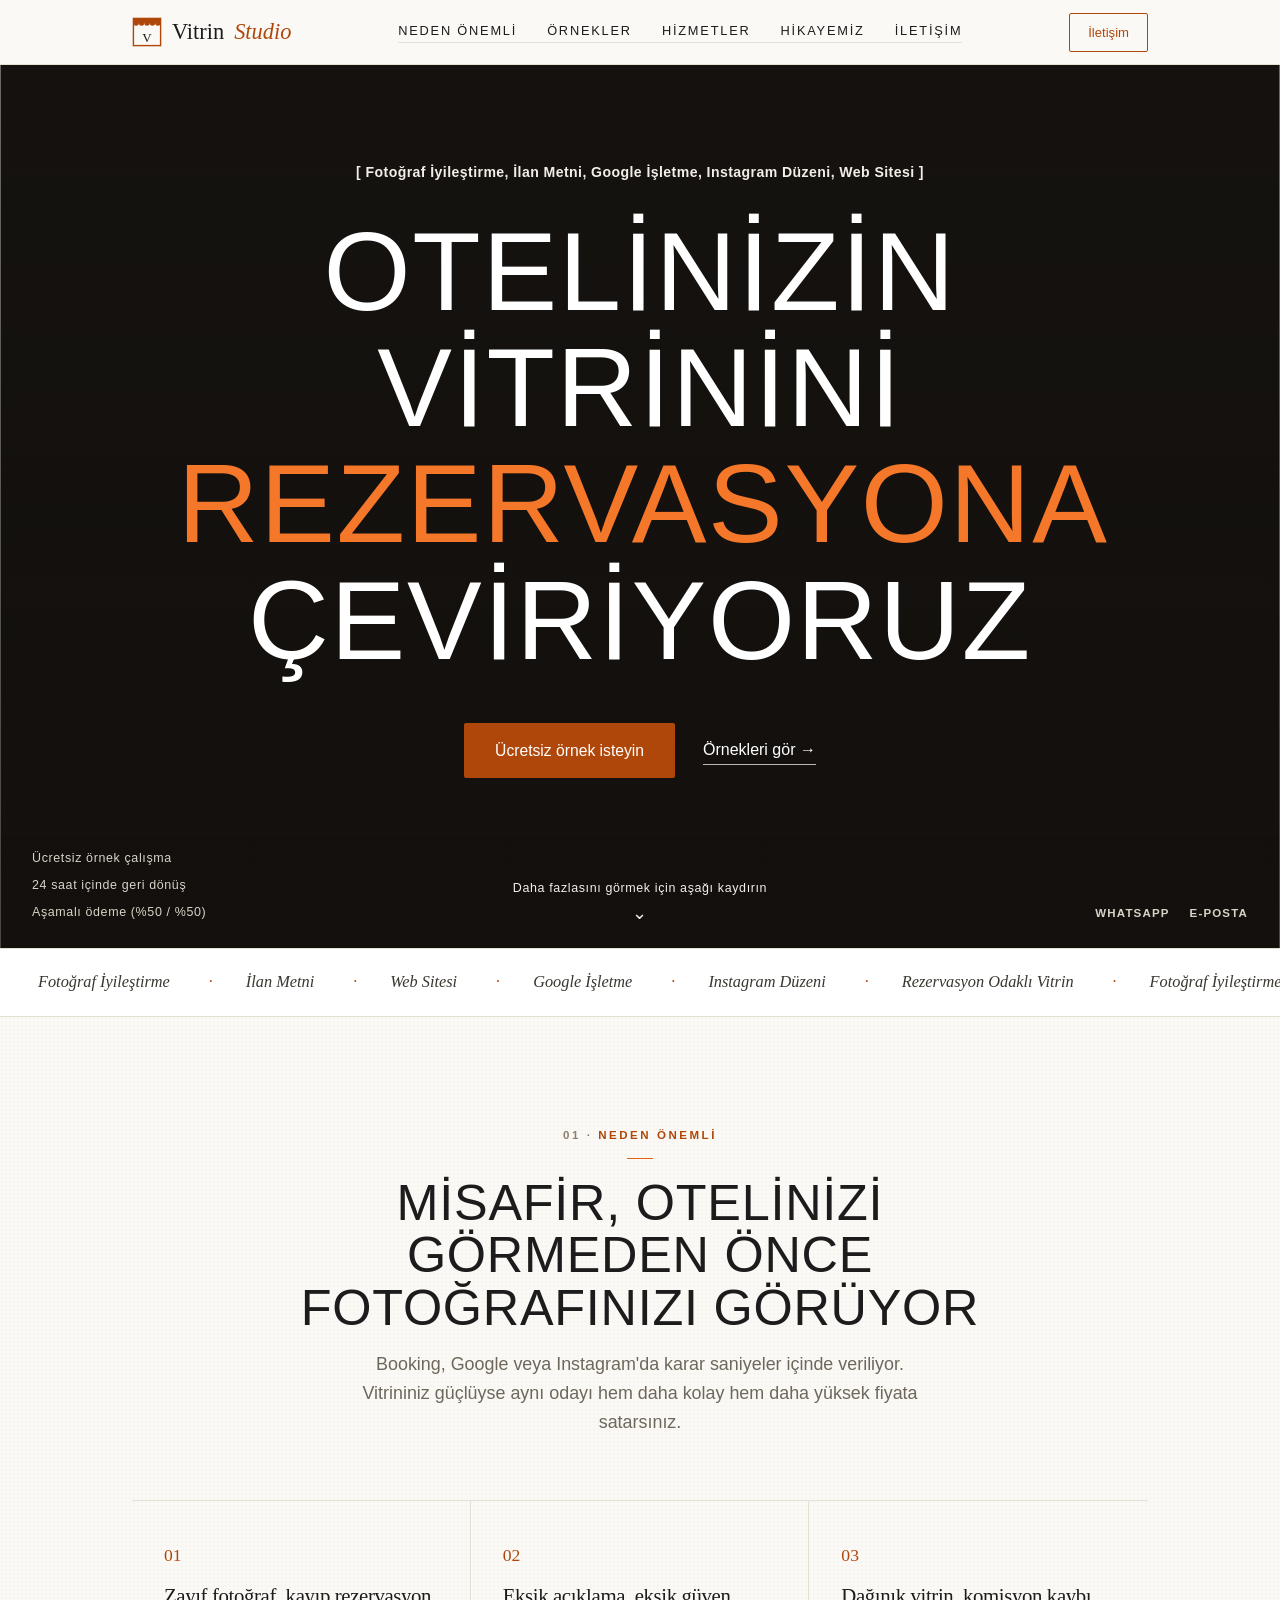
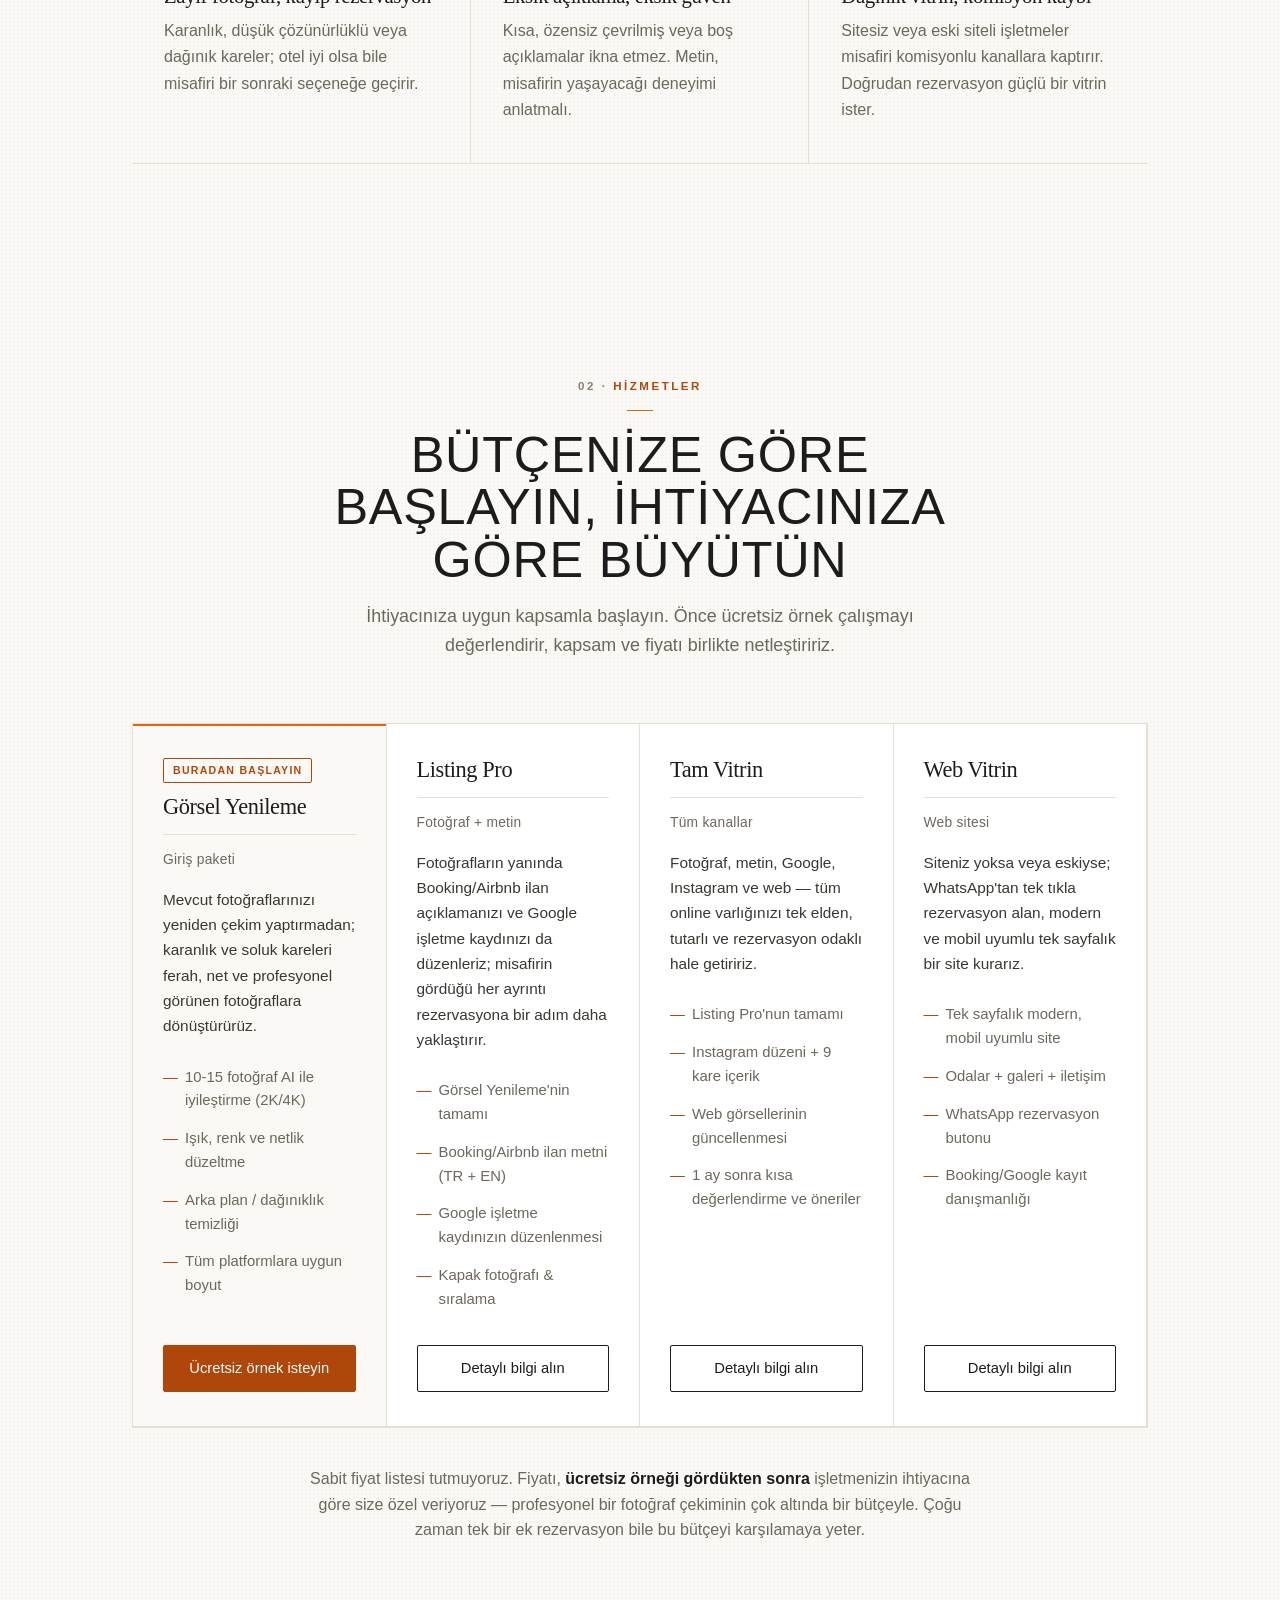
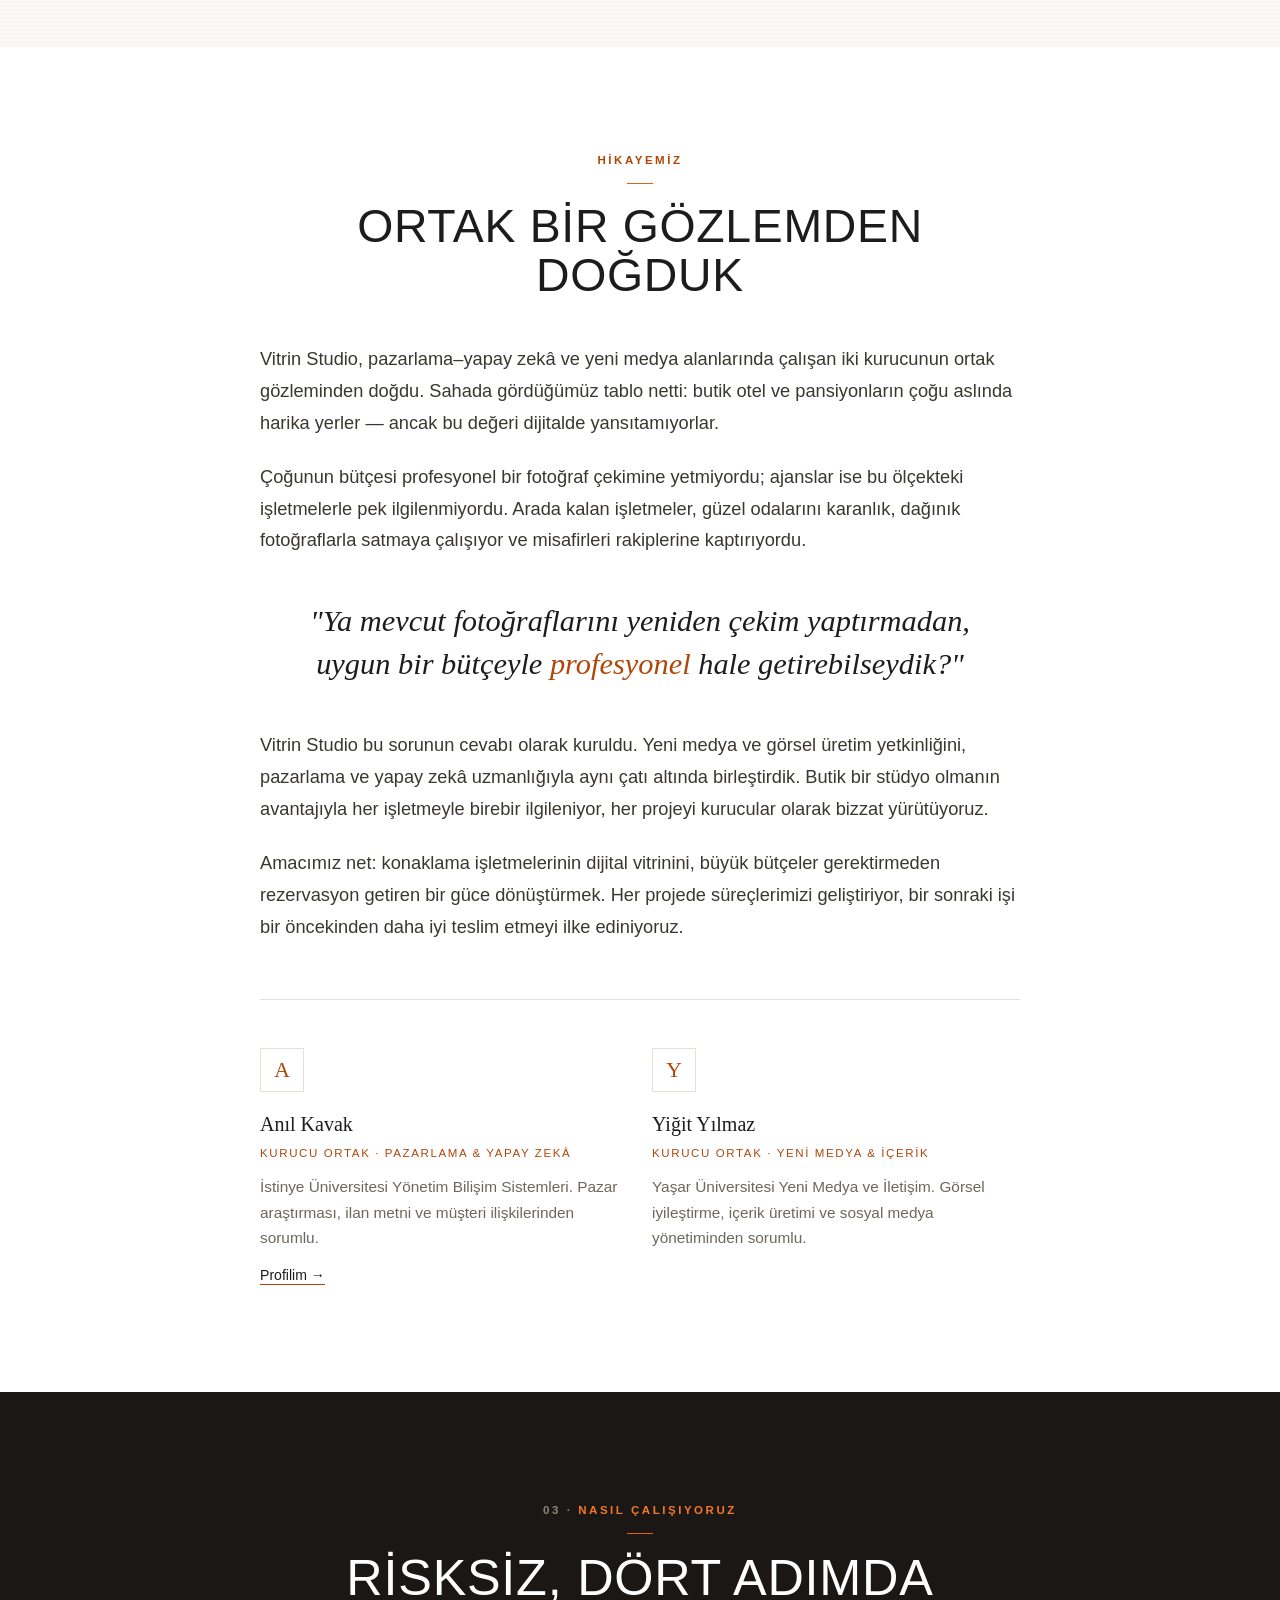
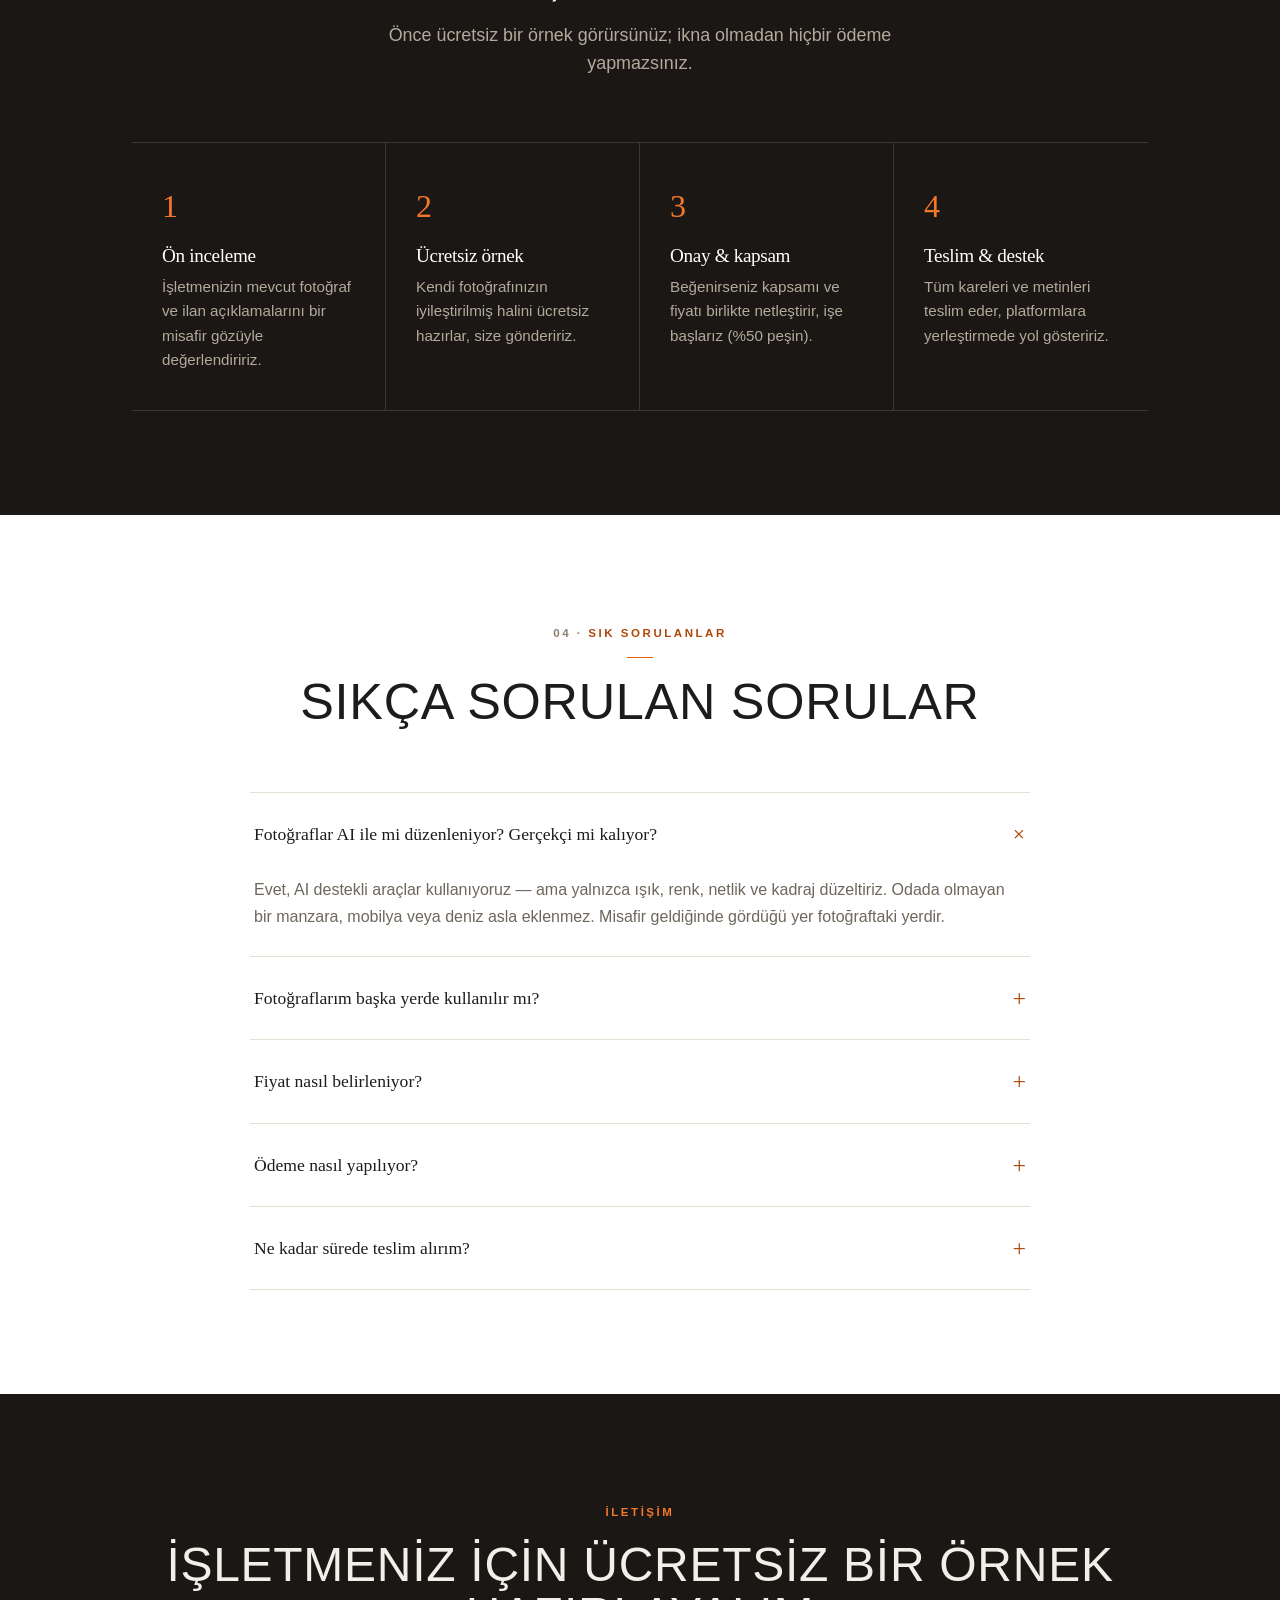
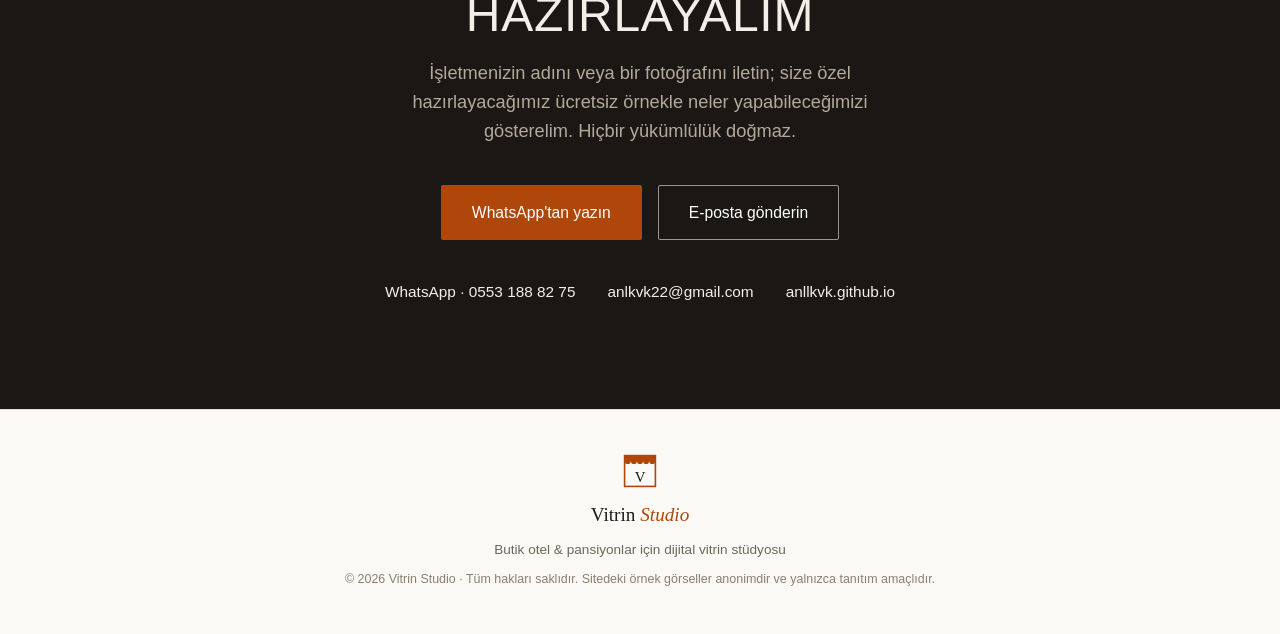
==== commit acd95485: "Örnekler ayrı sayfaya taşındı, ortak CSS/JS çıkarıldı, AI hero görseli hazırlığı - ornekler.html: ön" ====
--- a/index.html
+++ b/index.html
@@ -75,250 +75,7 @@
 <link rel="icon" href="data:image/svg+xml,%3Csvg xmlns='http://www.w3.org/2000/svg' viewBox='0 0 64 64'%3E%3Crect width='64' height='64' fill='%23fbf9f5'/%3E%3Crect x='3' y='3' width='58' height='58' fill='%23fbf9f5' stroke='%23b0470a' stroke-width='3'/%3E%3Cg fill='%23b0470a'%3E%3Crect x='3' y='3' width='58' height='10'/%3E%3Ccircle cx='8.8' cy='13' r='5.8'/%3E%3Ccircle cx='20.4' cy='13' r='5.8'/%3E%3Ccircle cx='32' cy='13' r='5.8'/%3E%3Ccircle cx='43.6' cy='13' r='5.8'/%3E%3Ccircle cx='55.2' cy='13' r='5.8'/%3E%3C/g%3E%3Ctext x='32' y='53' font-size='28' text-anchor='middle' fill='%231c1c1c' font-family='Georgia,serif'%3EV%3C/text%3E%3C/svg%3E">
 <link rel="preload" href="fonts/anton-latin-ext.woff2" as="font" type="font/woff2" crossorigin>
 <link rel="preload" href="fonts/anton-latin.woff2" as="font" type="font/woff2" crossorigin>
-<style>
-  @font-face{font-family:'Anton';font-style:normal;font-weight:400;font-display:swap;
-    src:url(fonts/anton-latin-ext.woff2) format('woff2');
-    unicode-range:U+0100-02BA,U+02BD-02C5,U+02C7-02CC,U+02CE-02D7,U+02DD-02FF,U+0304,U+0308,U+0329,U+1D00-1DBF,U+1E00-1E9F,U+1EF2-1EFF,U+2020,U+20A0-20AB,U+20AD-20C0,U+2113,U+2C60-2C7F,U+A720-A7FF;}
-  @font-face{font-family:'Anton';font-style:normal;font-weight:400;font-display:swap;
-    src:url(fonts/anton-latin.woff2) format('woff2');
-    unicode-range:U+0000-00FF,U+0131,U+0152-0153,U+02BB-02BC,U+02C6,U+02DA,U+02DC,U+0304,U+0308,U+0329,U+2000-206F,U+20AC,U+2122,U+2191,U+2193,U+2212,U+2215,U+FEFF,U+FFFD;}
-  :root{
-    --paper:#fbf9f5; --white:#ffffff; --dark:#1a1714;
-    --ink:#1c1c1c; --soft:#3a3730; --muted:#6d675c; --stone:#8c7f6d;
-    --orange:#e5620e; --orange-text:#b0470a; --orange-lt:#f4772a; --line:#e5dfd4;
-  }
-  *{margin:0;padding:0;box-sizing:border-box;}
-  html{scroll-behavior:smooth;-webkit-text-size-adjust:100%;}
-  body{font-family:-apple-system,BlinkMacSystemFont,"Segoe UI",Roboto,Helvetica,Arial,sans-serif;
-    color:var(--ink);background-color:var(--paper);line-height:1.6;-webkit-font-smoothing:antialiased;
-    background-image:radial-gradient(rgba(140,127,109,.035) 1px, transparent 1px);background-size:4px 4px;
-    counter-reset:sec;overflow-x:hidden;}
-  h3,.serif{font-family:Georgia,"Times New Roman",serif;font-weight:500;letter-spacing:-.018em;line-height:1.08;}
-  h1,h2{font-family:'Anton',Impact,'Arial Narrow',sans-serif;font-weight:400;text-transform:uppercase;letter-spacing:.015em;line-height:1.04;}
-  a{color:inherit;text-decoration:none;}
-  img{max-width:100%;display:block;}
-  .wrap{max-width:1080px;margin:0 auto;padding:0 32px;}
-  .kicker{display:inline-block;font-size:.72rem;letter-spacing:.22em;text-transform:uppercase;color:var(--orange-text);font-weight:600;margin-bottom:18px;}
-
-  a:focus-visible,button:focus-visible,summary:focus-visible,
-  .btn:focus-visible,.nav-cta:focus-visible,.paket-cta:focus-visible{outline:2px solid var(--orange);outline-offset:3px;border-radius:2px;}
-  .ba-range:focus-visible{outline:2px solid #fff;outline-offset:-2px;}
-  .skip{position:absolute;left:-9999px;top:0;background:var(--orange-text);color:#fff;padding:10px 16px;z-index:300;}
-  .skip:focus{left:8px;top:8px;}
-
-  /* NAV */
-  nav{position:sticky;top:0;z-index:100;background:rgba(251,249,245,.9);backdrop-filter:blur(12px);-webkit-backdrop-filter:blur(12px);border-bottom:1px solid var(--line);}
-  .nav-in{max-width:1080px;margin:0 auto;padding:0 32px;height:64px;display:flex;align-items:center;justify-content:space-between;gap:16px;}
-  .logo{display:inline-flex;align-items:center;gap:10px;font-family:Georgia,serif;font-size:1.4rem;color:var(--ink);}
-  .logo img{width:30px;height:30px;flex-shrink:0;}
-  .logo em{color:var(--orange-text);font-style:italic;}
-  .mnav>summary{display:none;}
-  .nav-links{display:flex;gap:30px;align-items:center;}
-  .nav-links a{font-family:'Anton',Impact,'Arial Narrow',sans-serif;font-size:.8rem;letter-spacing:.14em;text-transform:uppercase;color:var(--ink);transition:color .15s;}
-  .nav-links a:hover{color:var(--orange-text);}
-  .nav-cta{border:1px solid var(--orange-text);color:var(--orange-text);padding:8px 18px;font-size:.82rem;font-weight:500;border-radius:2px;transition:background .15s,color .15s;white-space:nowrap;}
-  .nav-cta:hover{background:var(--orange-text);color:#fff;}
-
-  /* BUTTONS */
-  .btn{display:inline-flex;align-items:center;gap:8px;padding:14px 30px;border-radius:2px;font-size:.98rem;font-weight:500;transition:background .2s,color .2s,transform .2s,letter-spacing .2s;cursor:pointer;border:1px solid transparent;}
-  .btn-orange{background:var(--orange-text);color:#fff;}
-  .btn-orange:hover{background:#943a06;transform:translateY(-1px);letter-spacing:.01em;}
-  .btn-lightline{background:transparent;color:#fff;border-color:rgba(255,255,255,.55);}
-  .btn-lightline:hover{background:#fff;color:var(--ink);}
-  .arrow{color:var(--orange-text);font-weight:500;border-bottom:1px solid var(--orange-text);padding-bottom:2px;transition:opacity .15s;}
-  .arrow:hover{opacity:.65;}
-
-  /* HERO */
-  .hero{position:relative;min-height:calc(100vh - 64px);display:flex;align-items:center;justify-content:center;text-align:center;overflow:hidden;background:var(--dark);}
-  .hero-bg{position:absolute;left:0;top:-6%;width:100%;height:112%;object-fit:cover;will-change:transform;}
-  .hero::after{content:"";position:absolute;inset:0;background:linear-gradient(rgba(16,13,10,.48),rgba(16,13,10,.68));}
-  .hero-in{position:relative;z-index:2;max-width:1080px;margin:0 auto;padding:96px 32px 170px;color:#fff;}
-  .hero-brkt{font-size:.88rem;font-weight:600;letter-spacing:.03em;color:#f3efe8;margin-bottom:30px;}
-  .hero h1{font-size:clamp(2.7rem,9.2vw,7rem);color:#fff;margin-bottom:44px;text-wrap:balance;}
-  .hero h1 em{font-style:normal;color:var(--orange-lt);}
-  .hero-cta{display:flex;flex-wrap:wrap;gap:16px 28px;align-items:center;justify-content:center;}
-  .hero .arrow{color:#fff;border-bottom-color:rgba(255,255,255,.7);}
-  .hero-alt{position:absolute;left:0;right:0;bottom:0;z-index:2;display:flex;align-items:flex-end;justify-content:space-between;gap:18px;padding:0 32px 26px;color:#d9d2c6;font-size:.78rem;letter-spacing:.05em;}
-  .hero-mini{display:flex;flex-direction:column;gap:7px;text-align:left;}
-  .hero-scroll{position:absolute;left:50%;transform:translateX(-50%);bottom:26px;display:flex;flex-direction:column;align-items:center;gap:5px;color:#f3efe8;}
-  .hero-scroll .ok{font-size:1.15rem;line-height:1;}
-  .hero-soc{display:flex;gap:20px;font-weight:600;letter-spacing:.1em;text-transform:uppercase;font-size:.72rem;}
-  .hero-soc a:hover{color:var(--orange-lt);}
-
-  /* SECTIONS */
-  section{padding:104px 0;}
-  .sec-head{counter-increment:sec;}
-  .alt{background:var(--white);}
-  .dark{background:var(--dark);color:#f3efe8;}
-  .sec-head{text-align:center;max-width:680px;margin:0 auto 64px;}
-  .sec-head .kicker::before{content:"0" counter(sec) "  ·  ";color:var(--stone);}
-  .sec-head .kicker::after{content:"";display:block;width:26px;height:1px;background:var(--orange);margin:14px auto 0;}
-  .sec-head h2{font-size:clamp(2rem,4.6vw,3.15rem);margin-bottom:16px;}
-  .sec-head p{color:var(--muted);font-size:1.12rem;max-width:60ch;margin:0 auto;}
-  .dark .sec-head p{color:#b3aa9c;}
-  .dark .sec-head .kicker{color:var(--orange-lt);}
-  .dark .sec-head .kicker::before{color:#8f8578;}
-
-  /* DEĞER */
-  .grid-3{display:grid;grid-template-columns:repeat(auto-fit,minmax(260px,1fr));gap:0;border-top:1px solid var(--line);}
-  .val{padding:40px 32px;border-bottom:1px solid var(--line);}
-  .grid-3 .val:not(:last-child){border-right:1px solid var(--line);}
-  .val .num{font-family:Georgia,serif;font-size:1.1rem;color:var(--orange-text);margin-bottom:16px;font-variant-numeric:tabular-nums;}
-  .val h3{font-size:1.3rem;margin-bottom:10px;}
-  .val p{color:var(--muted);font-size:1rem;line-height:1.65;}
-
-  /* BEFORE/AFTER */
-  .ba-grid{display:grid;grid-template-columns:repeat(auto-fit,minmax(300px,1fr));gap:28px;}
-  .ba{background:var(--paper);border:1px solid var(--line);}
-  .alt .ba{background:var(--white);}
-  .ba-view{position:relative;width:100%;aspect-ratio:3/2;overflow:hidden;user-select:none;}
-  .ba-view img{position:absolute;inset:0;width:100%;height:100%;object-fit:cover;pointer-events:none;}
-  .ba-after{clip-path:inset(0 0 0 50%);}
-  .ba-range{position:absolute;inset:0;width:100%;height:100%;margin:0;opacity:0;cursor:ew-resize;z-index:5;touch-action:none;}
-  .ba-divider{position:absolute;top:0;bottom:0;left:50%;width:1px;background:#fff;z-index:3;transform:translateX(-.5px);}
-  .ba-divider::after{content:"‹ ›";position:absolute;top:50%;left:50%;transform:translate(-50%,-50%);width:34px;height:34px;background:#fff;color:var(--ink);display:flex;align-items:center;justify-content:center;font-size:.9rem;letter-spacing:-2px;box-shadow:0 1px 8px rgba(0,0,0,.2);}
-  .ba-lbl{position:absolute;top:12px;z-index:4;font-size:.62rem;font-weight:600;letter-spacing:.14em;padding:5px 11px;color:#fff;text-transform:uppercase;}
-  .ba-lbl.b{left:12px;background:rgba(28,28,28,.7);}
-  .ba-lbl.a{right:12px;background:var(--orange);}
-  .ba-cap{padding:20px 22px 24px;border-top:1px solid var(--line);font-size:.96rem;color:var(--muted);}
-  .ba-cap b{color:var(--ink);font-weight:600;}
-  .center-note{text-align:center;color:var(--muted);font-size:.9rem;margin-top:38px;max-width:660px;margin-left:auto;margin-right:auto;}
-
-  /* PAKETLER */
-  .paketler{display:grid;grid-template-columns:repeat(auto-fit,minmax(240px,1fr));gap:0;border:1px solid var(--line);}
-  .paket{padding:34px 30px;display:flex;flex-direction:column;border-right:1px solid var(--line);border-bottom:1px solid var(--line);position:relative;background:var(--white);}
-  .paket.one{background:var(--paper);box-shadow:inset 0 2px 0 var(--orange);}
-  .paket .rozet{display:inline-block;border:1px solid var(--orange-text);color:var(--orange-text);font-size:.66rem;letter-spacing:.12em;text-transform:uppercase;font-weight:600;padding:3px 9px;border-radius:2px;margin-bottom:12px;align-self:flex-start;}
-  .paket h3{font-size:1.4rem;margin-bottom:14px;padding-bottom:14px;border-bottom:1px solid var(--line);}
-  .paket .scope{color:var(--muted);font-size:.86rem;margin-bottom:16px;letter-spacing:.02em;}
-  .paket .oneri{color:var(--soft);font-size:.96rem;margin-bottom:20px;min-height:5.4em;line-height:1.65;}
-  .paket ul{list-style:none;margin-bottom:26px;flex:1;}
-  .paket li{font-size:.93rem;color:var(--muted);padding:7px 0 7px 22px;position:relative;}
-  .paket li::before{content:"—";position:absolute;left:0;color:var(--orange-text);}
-  .paket .paket-cta{text-align:center;border:1px solid var(--ink);color:var(--ink);padding:11px;font-size:.92rem;font-weight:500;border-radius:2px;transition:background .15s,color .15s,border-color .15s;}
-  .paket.one .paket-cta{background:var(--orange-text);border-color:var(--orange-text);color:#fff;}
-  .paket.one .paket-cta:hover{background:#943a06;border-color:#943a06;}
-  .paket .paket-cta:hover{background:var(--ink);color:#fff;}
-  .fiyat-note{text-align:center;color:var(--muted);font-size:1rem;margin-top:38px;max-width:680px;margin-left:auto;margin-right:auto;}
-  .fiyat-note b{color:var(--ink);font-weight:600;}
-
-  /* HİKAYE */
-  .hikaye-in{max-width:760px;margin:0 auto;}
-  .hikaye .kicker{display:block;text-align:center;}
-  .hikaye .kicker::after{content:"";display:block;width:26px;height:1px;background:var(--orange);margin:14px auto 0;}
-  .hikaye h2{font-size:clamp(1.9rem,4.2vw,2.9rem);text-align:center;margin-bottom:44px;}
-  .hikaye p{font-size:1.14rem;color:var(--soft);margin-bottom:22px;line-height:1.75;}
-  .hikaye .quote{font-family:Georgia,serif;font-style:italic;font-size:clamp(1.4rem,3vw,1.9rem);color:var(--ink);text-align:center;line-height:1.4;margin:44px 0;padding:0 20px;}
-  .hikaye .quote span{color:var(--orange-text);}
-  .kurucular{display:grid;grid-template-columns:1fr 1fr;gap:24px;margin-top:56px;padding-top:48px;border-top:1px solid var(--line);}
-  .kurucu .mono{width:44px;height:44px;border:1px solid var(--line);color:var(--orange-text);font-family:Georgia,serif;font-size:1.35rem;display:flex;align-items:center;justify-content:center;margin-bottom:16px;}
-  .kurucu .ad{font-family:Georgia,serif;font-size:1.25rem;margin-bottom:4px;}
-  .kurucu .unvan{color:var(--orange-text);font-size:.72rem;text-transform:uppercase;letter-spacing:.14em;margin-bottom:12px;}
-  .kurucu p{font-size:.96rem;color:var(--muted);line-height:1.65;margin-bottom:12px;}
-  .kurucu a{color:var(--ink);font-size:.88rem;border-bottom:1px solid var(--orange-text);padding-bottom:1px;}
-  .kurucu a:hover{color:var(--orange-text);}
-
-  /* SÜREÇ */
-  .steps{display:grid;grid-template-columns:repeat(auto-fit,minmax(220px,1fr));gap:0;border-top:1px solid rgba(255,255,255,.14);}
-  .step{padding:38px 30px;border-bottom:1px solid rgba(255,255,255,.14);}
-  .steps .step:not(:last-child){border-right:1px solid rgba(255,255,255,.14);}
-  .step .no{font-family:Georgia,serif;font-size:2rem;color:var(--orange-lt);margin-bottom:14px;font-variant-numeric:tabular-nums;}
-  .step h3{font-size:1.2rem;margin-bottom:8px;color:#fff;}
-  .step p{color:#b3aa9c;font-size:.95rem;}
-
-  /* SSS */
-  .sss-list{max-width:780px;margin:0 auto;border-top:1px solid var(--line);}
-  details{border-bottom:1px solid var(--line);}
-  summary{cursor:pointer;padding:22px 4px;font-family:Georgia,serif;font-size:1.1rem;color:var(--ink);list-style:none;display:flex;justify-content:space-between;align-items:center;gap:12px;}
-  summary::-webkit-details-marker{display:none;}
-  summary::after{content:"+";font-size:1.5rem;color:var(--orange-text);font-weight:300;transition:transform .2s;}
-  details[open] summary::after{transform:rotate(45deg);}
-  details p{padding:0 4px 26px;color:var(--muted);font-size:1rem;line-height:1.7;}
-
-  /* İLETİŞİM */
-  .iletisim{background:var(--dark);color:#f3efe8;text-align:center;}
-  .iletisim .kicker{color:var(--orange-lt);}
-  .iletisim h2{font-size:clamp(2rem,4.6vw,3rem);margin-bottom:18px;}
-  .iletisim p.lead{color:#b3aa9c;max-width:46ch;margin:0 auto 40px;font-size:1.14rem;}
-  .il-btns{display:flex;flex-wrap:wrap;gap:16px;justify-content:center;margin-bottom:40px;}
-  .il-sec{display:flex;flex-wrap:wrap;gap:14px 32px;justify-content:center;color:#8a847a;font-size:.96rem;}
-  .il-sec a{color:#f3efe8;display:inline-flex;gap:7px;align-items:center;}
-  .il-sec a:hover{color:var(--orange-lt);}
-
-  /* FOOTER */
-  footer{background:var(--paper);color:var(--muted);padding:44px 0;text-align:center;font-size:.85rem;border-top:1px solid var(--line);}
-  footer .flogo{font-family:Georgia,serif;color:var(--ink);font-size:1.2rem;margin-bottom:8px;}
-  footer .fmark{width:34px;height:34px;margin:0 auto 12px;}
-  footer .flogo em{color:var(--orange-text);font-style:italic;}
-  footer .fnote{margin-top:10px;color:var(--stone);font-size:.78rem;}
-
-  /* MARQUEE */
-  .marquee{overflow:hidden;border-top:1px solid var(--line);border-bottom:1px solid var(--line);background:var(--white);padding:20px 0;}
-  .marquee-in{display:flex;width:max-content;}
-  .marquee span{font-family:Georgia,serif;font-style:italic;font-size:1.02rem;color:var(--soft);padding:0 38px;white-space:nowrap;position:relative;}
-  .marquee span::after{content:"·";position:absolute;right:-5px;color:var(--orange-text);font-style:normal;}
-
-  /* GÖRSEL BANT */
-  .band{position:relative;height:62vh;min-height:360px;overflow:hidden;background:var(--dark);}
-  .band img{position:absolute;left:0;top:-8%;width:100%;height:118%;object-fit:cover;will-change:transform;}
-  .band-cap{position:absolute;left:0;right:0;bottom:0;padding:60px 32px 26px;background:linear-gradient(transparent,rgba(26,23,20,.62));color:#f3efe8;text-align:center;font-size:.82rem;letter-spacing:.14em;text-transform:uppercase;}
-
-  nav.scrolled{box-shadow:0 4px 24px rgba(28,28,28,.06);}
-
-  /* 3D TILT & HOVER */
-  .ba{transition:box-shadow .5s cubic-bezier(.22,.61,.36,1);}
-  .ba:hover{box-shadow:0 22px 48px rgba(28,28,28,.16);}
-  .ba-view{will-change:transform;transition:transform .45s cubic-bezier(.22,.61,.36,1);}
-  .paket{transition:transform .35s ease,box-shadow .35s ease;}
-  .paket:hover{transform:translateY(-4px);box-shadow:0 16px 36px rgba(28,28,28,.1);z-index:2;}
-
-  /* MOTION */
-  @media (prefers-reduced-motion:no-preference){
-    .reveal{opacity:0;transform:translateY(26px);transition:opacity .9s cubic-bezier(.22,.61,.36,1),transform .9s cubic-bezier(.22,.61,.36,1);}
-    .reveal.in{opacity:1;transform:none;}
-    .reveal .ba-view img,.reveal.in .ba-view img{transition:transform 1.3s cubic-bezier(.22,.61,.36,1);}
-    .reveal .ba-view img{transform:scale(1.07);}
-    .reveal.in .ba-view img{transform:scale(1);}
-    .marquee-in{animation:mq 38s linear infinite;}
-    @keyframes mq{to{transform:translateX(-50%);}}
-    .js .hero .hero-brkt,.js .hero h1,.js .hero .hero-cta,.js .hero .hero-alt{animation:rise 1.05s cubic-bezier(.22,.61,.36,1) both;}
-    .js .hero h1{animation-delay:.14s;}
-    .js .hero .hero-cta{animation-delay:.34s;}
-    .js .hero .hero-alt{animation-delay:.56s;}
-    @keyframes rise{from{opacity:0;transform:translateY(28px);}to{opacity:1;transform:none;}}
-    .hero-scroll .ok{animation:dip 2.2s ease-in-out infinite;}
-    @keyframes dip{0%,100%{transform:translateY(0);}50%{transform:translateY(6px);}}
-  }
-  @media (prefers-reduced-motion:reduce){
-    html{scroll-behavior:auto;}
-    *{transition:none!important;animation:none!important;}
-  }
-
-  @media(max-width:820px){
-    .mnav{position:relative;}
-    .mnav>summary{display:inline-flex;list-style:none;cursor:pointer;font-size:.86rem;color:var(--soft);padding:8px 4px;}
-    .mnav>summary::-webkit-details-marker{display:none;}
-    .mnav .nav-links{display:flex;flex-direction:column;gap:0;position:absolute;right:0;top:42px;min-width:210px;background:var(--paper);border:1px solid var(--line);border-radius:2px;box-shadow:0 8px 24px rgba(0,0,0,.1);}
-    .mnav:not([open]) .nav-links{display:none;}
-    .mnav .nav-links a{padding:13px 18px;border-bottom:1px solid var(--line);}
-    .mnav .nav-links a:last-child{border-bottom:none;}
-    html,body{overflow-x:hidden;max-width:100%;}
-    .kicker{letter-spacing:.12em;font-size:.66rem;}
-    .hero-mini{display:none;}
-    .hero-alt{flex-direction:column;align-items:center;gap:12px;padding-bottom:20px;}
-    .hero-scroll{position:static;transform:none;}
-    .hero-brkt{font-size:.72rem;}
-    .kurucular{grid-template-columns:1fr;}
-    section{padding:76px 0;}
-    .hero-in{padding:80px 22px 150px;}
-    .wrap{padding:0 22px;}
-    .nav-in{padding:0 18px;gap:10px;}
-    .sec-head{margin-bottom:48px;}
-    .grid-3 .val{border-right:none!important;}
-    .band{height:44vh;min-height:260px;}
-    .marquee span{padding:0 24px;font-size:.92rem;}
-  }
-</style>
+<link rel="stylesheet" href="css/stil.css">
 </head>
 <body>
 <a href="#main" class="skip">İçeriğe geç</a>
@@ -330,7 +87,7 @@
       <summary aria-label="Menü">Menü</summary>
       <div class="nav-links">
         <a href="#deger">Neden Önemli</a>
-        <a href="#ornekler">Örnekler</a>
+        <a href="ornekler.html">Örnekler</a>
         <a href="#hizmetler">Hizmetler</a>
         <a href="#hikaye">Hikayemiz</a>
         <a href="#iletisim">İletişim</a>
@@ -342,13 +99,13 @@
 
 <!-- HERO -->
 <header class="hero">
-  <img class="hero-bg" src="img/og-kapak.jpg" alt="" width="1200" height="630" fetchpriority="high" decoding="async">
+  <img class="hero-bg" src="img/hero.jpg" alt="" width="1376" height="768" fetchpriority="high" decoding="async">
   <div class="hero-in">
     <p class="hero-brkt">[ Fotoğraf İyileştirme, İlan Metni, Google İşletme, Instagram Düzeni, Web Sitesi ]</p>
     <h1>Otelinizin vitrinini <em>rezervasyona</em> çeviriyoruz</h1>
     <div class="hero-cta">
       <a href="https://wa.me/905531888275?text=Merhaba,%20i%C5%9Fletmem%20i%C3%A7in%20%C3%BCcretsiz%20%C3%B6rnek%20istiyorum." class="btn btn-orange" target="_blank" rel="noopener">Ücretsiz örnek isteyin</a>
-      <a href="#ornekler" class="arrow">Örnekleri gör →</a>
+      <a href="ornekler.html" class="arrow">Örnekleri gör →</a>
     </div>
   </div>
   <div class="hero-alt">
@@ -391,54 +148,7 @@
   </div>
 </section>
 
-<!-- ÖRNEKLER -->
-<section id="ornekler" class="alt">
-  <div class="wrap">
-    <div class="sec-head">
-      <span class="kicker">Örnekler</span>
-      <h2>Aynı fotoğraf, yalnızca ışık ve netlik farkı</h2>
-      <p>Ayırıcıyı sürükleyerek öncesi/sonrası farkını görün. Odada olmayan hiçbir şey eklenmez — yalnızca ışık, renk, netlik ve düzen düzeltilir.</p>
-    </div>
-    <div class="ba-grid">
-      <div class="ba">
-        <div class="ba-view">
-          <span class="ba-lbl b">Öncesi</span><span class="ba-lbl a">Sonrası</span>
-          <img src="img/ornek-1-before.jpg" alt="Kahvaltı alanı — iyileştirme öncesi" class="ba-before" loading="lazy" decoding="async" width="900" height="600">
-          <img src="img/ornek-1-after.jpg" alt="Kahvaltı alanı — iyileştirme sonrası" class="ba-after" loading="lazy" decoding="async" width="900" height="600">
-          <div class="ba-divider"></div>
-          <input type="range" min="0" max="100" value="50" class="ba-range" aria-label="Öncesi/sonrası ayırıcı">
-        </div>
-        <div class="ba-cap"><b>Kahvaltı alanı</b> — karanlık kare, ferah ve davetkar bir sunuma dönüştü.</div>
-      </div>
-      <div class="ba">
-        <div class="ba-view">
-          <span class="ba-lbl b">Öncesi</span><span class="ba-lbl a">Sonrası</span>
-          <img src="img/ornek-2-before.jpg" alt="Otel odası — iyileştirme öncesi" class="ba-before" loading="lazy" decoding="async" width="900" height="600">
-          <img src="img/ornek-2-after.jpg" alt="Otel odası — iyileştirme sonrası" class="ba-after" loading="lazy" decoding="async" width="900" height="600">
-          <div class="ba-divider"></div>
-          <input type="range" min="0" max="100" value="50" class="ba-range" aria-label="Öncesi/sonrası ayırıcı">
-        </div>
-        <div class="ba-cap"><b>Otel odası</b> — loş ışık dengelendi, renkler ve doku belirginleşti.</div>
-      </div>
-      <div class="ba">
-        <div class="ba-view">
-          <span class="ba-lbl b">Öncesi</span><span class="ba-lbl a">Sonrası</span>
-          <img src="img/ornek-3-before.jpg" alt="Konaklama odası — iyileştirme öncesi" class="ba-before" loading="lazy" decoding="async" width="900" height="600">
-          <img src="img/ornek-3-after.jpg" alt="Konaklama odası — iyileştirme sonrası" class="ba-after" loading="lazy" decoding="async" width="900" height="600">
-          <div class="ba-divider"></div>
-          <input type="range" min="0" max="100" value="50" class="ba-range" aria-label="Öncesi/sonrası ayırıcı">
-        </div>
-        <div class="ba-cap"><b>Konaklama odası</b> — netlik ve beyaz dengesi profesyonel standarda getirildi.</div>
-      </div>
-    </div>
-  </div>
-</section>
-
-<!-- GÖRSEL BANT -->
-<div class="band">
-  <img src="img/og-kapak.jpg" alt="AI ile iyileştirilmiş otel kahvaltı alanı — Vitrin Studio örnek çalışması" loading="lazy" decoding="async" width="1200" height="630">
-  <div class="band-cap">Vitrin Studio örnek çalışması — Kahvaltı alanı, iyileştirme sonrası</div>
-</div>
+
 
 <!-- HİZMETLER -->
 <section id="hizmetler">
@@ -612,79 +322,6 @@
   </div>
 </footer>
 
-<script>
-  document.querySelectorAll('.ba-view').forEach(function(v){
-    var range = v.querySelector('.ba-range');
-    var after = v.querySelector('.ba-after');
-    var div = v.querySelector('.ba-divider');
-    if(!range || !after || !div) return;
-    function upd(val){ after.style.clipPath = 'inset(0 0 0 ' + val + '%)'; div.style.left = val + '%'; }
-    range.addEventListener('input', function(){ upd(this.value); });
-    upd(range.value);
-  });
-  var mnav = document.querySelector('.mnav');
-  var mobilMq = matchMedia('(max-width:820px)');
-  function syncNav(){ if(mnav) mnav.open = !mobilMq.matches; }
-  syncNav();
-  if(mobilMq.addEventListener){ mobilMq.addEventListener('change', syncNav); }
-  else if(mobilMq.addListener){ mobilMq.addListener(syncNav); }
-  document.querySelectorAll('.mnav .nav-links a').forEach(function(a){
-    a.addEventListener('click', function(){ if(mnav && mobilMq.matches) mnav.open = false; });
-  });
-  if (window.matchMedia && matchMedia('(prefers-reduced-motion:no-preference)').matches && 'IntersectionObserver' in window){
-    document.body.classList.add('js');
-    var io = new IntersectionObserver(function(es){
-      es.forEach(function(e){ if(e.isIntersecting){ e.target.classList.add('in'); io.unobserve(e.target); } });
-    },{threshold:.12,rootMargin:'0px 0px -6% 0px'});
-    var sayaclar = new WeakMap();
-    document.querySelectorAll('.sec-head,.val,.ba,.paket,.step,.hikaye-in,.kurucu').forEach(function(el){
-      var p = el.parentNode, i = sayaclar.get(p) || 0;
-      sayaclar.set(p, i + 1);
-      el.style.transitionDelay = (Math.min(i,5) * .11) + 's';
-      el.classList.add('reveal'); io.observe(el);
-      el.addEventListener('transitionend', function(){
-        el.classList.remove('reveal'); el.style.transitionDelay = '';
-      }, { once: true });
-    });
-
-    var pImgs = document.querySelectorAll('.band img,.hero-bg');
-    if(pImgs.length){
-      var tik = false;
-      var paralaks = function(){
-        tik = false;
-        pImgs.forEach(function(im){
-          var r = im.parentNode.getBoundingClientRect();
-          if(r.bottom < 0 || r.top > innerHeight) return;
-          var oran = (r.top + r.height/2 - innerHeight/2) / innerHeight;
-          im.style.transform = 'translateY(' + (oran * -44).toFixed(1) + 'px)';
-        });
-      };
-      addEventListener('scroll', function(){ if(!tik){ tik = true; requestAnimationFrame(paralaks); } }, {passive:true});
-      paralaks();
-    }
-
-    if(matchMedia('(pointer:fine)').matches){
-      document.querySelectorAll('.ba').forEach(function(kart){
-        var view = kart.querySelector('.ba-view'), bekliyor = false;
-        if(!view) return;
-        kart.addEventListener('mousemove', function(ev){
-          if(bekliyor) return;
-          bekliyor = true;
-          requestAnimationFrame(function(){
-            var r = kart.getBoundingClientRect();
-            var x = (ev.clientX - r.left) / r.width - .5;
-            var y = (ev.clientY - r.top) / r.height - .5;
-            view.style.transform = 'perspective(900px) rotateX(' + (-y*5).toFixed(2) + 'deg) rotateY(' + (x*5).toFixed(2) + 'deg)';
-            bekliyor = false;
-          });
-        });
-        kart.addEventListener('mouseleave', function(){ view.style.transform = ''; });
-      });
-    }
-
-    var navEl = document.querySelector('nav');
-    addEventListener('scroll', function(){ navEl.classList.toggle('scrolled', scrollY > 12); }, {passive:true});
-  }
-</script>
+<script src="js/site.js" defer></script>
 </body>
 </html>
--- a/css/stil.css
+++ b/css/stil.css
@@ -0,0 +1,246 @@
+  @font-face{font-family:'Anton';font-style:normal;font-weight:400;font-display:swap;
+    src:url(fonts/anton-latin-ext.woff2) format('woff2');
+    unicode-range:U+0100-02BA,U+02BD-02C5,U+02C7-02CC,U+02CE-02D7,U+02DD-02FF,U+0304,U+0308,U+0329,U+1D00-1DBF,U+1E00-1E9F,U+1EF2-1EFF,U+2020,U+20A0-20AB,U+20AD-20C0,U+2113,U+2C60-2C7F,U+A720-A7FF;}
+  @font-face{font-family:'Anton';font-style:normal;font-weight:400;font-display:swap;
+    src:url(fonts/anton-latin.woff2) format('woff2');
+    unicode-range:U+0000-00FF,U+0131,U+0152-0153,U+02BB-02BC,U+02C6,U+02DA,U+02DC,U+0304,U+0308,U+0329,U+2000-206F,U+20AC,U+2122,U+2191,U+2193,U+2212,U+2215,U+FEFF,U+FFFD;}
+  :root{
+    --paper:#fbf9f5; --white:#ffffff; --dark:#1a1714;
+    --ink:#1c1c1c; --soft:#3a3730; --muted:#6d675c; --stone:#8c7f6d;
+    --orange:#e5620e; --orange-text:#b0470a; --orange-lt:#f4772a; --line:#e5dfd4;
+  }
+  *{margin:0;padding:0;box-sizing:border-box;}
+  html{scroll-behavior:smooth;-webkit-text-size-adjust:100%;}
+  body{font-family:-apple-system,BlinkMacSystemFont,"Segoe UI",Roboto,Helvetica,Arial,sans-serif;
+    color:var(--ink);background-color:var(--paper);line-height:1.6;-webkit-font-smoothing:antialiased;
+    background-image:radial-gradient(rgba(140,127,109,.035) 1px, transparent 1px);background-size:4px 4px;
+    counter-reset:sec;overflow-x:hidden;}
+  h3,.serif{font-family:Georgia,"Times New Roman",serif;font-weight:500;letter-spacing:-.018em;line-height:1.08;}
+  h1,h2{font-family:'Anton',Impact,'Arial Narrow',sans-serif;font-weight:400;text-transform:uppercase;letter-spacing:.015em;line-height:1.04;}
+  a{color:inherit;text-decoration:none;}
+  img{max-width:100%;display:block;}
+  .wrap{max-width:1080px;margin:0 auto;padding:0 32px;}
+  .kicker{display:inline-block;font-size:.72rem;letter-spacing:.22em;text-transform:uppercase;color:var(--orange-text);font-weight:600;margin-bottom:18px;}
+
+  a:focus-visible,button:focus-visible,summary:focus-visible,
+  .btn:focus-visible,.nav-cta:focus-visible,.paket-cta:focus-visible{outline:2px solid var(--orange);outline-offset:3px;border-radius:2px;}
+  .ba-range:focus-visible{outline:2px solid #fff;outline-offset:-2px;}
+  .skip{position:absolute;left:-9999px;top:0;background:var(--orange-text);color:#fff;padding:10px 16px;z-index:300;}
+  .skip:focus{left:8px;top:8px;}
+
+  /* NAV */
+  nav{position:sticky;top:0;z-index:100;background:rgba(251,249,245,.9);backdrop-filter:blur(12px);-webkit-backdrop-filter:blur(12px);border-bottom:1px solid var(--line);}
+  .nav-in{max-width:1080px;margin:0 auto;padding:0 32px;height:64px;display:flex;align-items:center;justify-content:space-between;gap:16px;}
+  .logo{display:inline-flex;align-items:center;gap:10px;font-family:Georgia,serif;font-size:1.4rem;color:var(--ink);}
+  .logo img{width:30px;height:30px;flex-shrink:0;}
+  .logo em{color:var(--orange-text);font-style:italic;}
+  .mnav>summary{display:none;}
+  .nav-links{display:flex;gap:30px;align-items:center;}
+  .nav-links a{font-family:'Anton',Impact,'Arial Narrow',sans-serif;font-size:.8rem;letter-spacing:.14em;text-transform:uppercase;color:var(--ink);transition:color .15s;}
+  .nav-links a:hover{color:var(--orange-text);}
+  .nav-cta{border:1px solid var(--orange-text);color:var(--orange-text);padding:8px 18px;font-size:.82rem;font-weight:500;border-radius:2px;transition:background .15s,color .15s;white-space:nowrap;}
+  .nav-cta:hover{background:var(--orange-text);color:#fff;}
+
+  /* BUTTONS */
+  .btn{display:inline-flex;align-items:center;gap:8px;padding:14px 30px;border-radius:2px;font-size:.98rem;font-weight:500;transition:background .2s,color .2s,transform .2s,letter-spacing .2s;cursor:pointer;border:1px solid transparent;}
+  .btn-orange{background:var(--orange-text);color:#fff;}
+  .btn-orange:hover{background:#943a06;transform:translateY(-1px);letter-spacing:.01em;}
+  .btn-lightline{background:transparent;color:#fff;border-color:rgba(255,255,255,.55);}
+  .btn-lightline:hover{background:#fff;color:var(--ink);}
+  .arrow{color:var(--orange-text);font-weight:500;border-bottom:1px solid var(--orange-text);padding-bottom:2px;transition:opacity .15s;}
+  .arrow:hover{opacity:.65;}
+
+  /* HERO */
+  .hero{position:relative;min-height:calc(100vh - 64px);display:flex;align-items:center;justify-content:center;text-align:center;overflow:hidden;background:var(--dark);}
+  .hero-bg{position:absolute;left:0;top:-6%;width:100%;height:112%;object-fit:cover;will-change:transform;}
+  .hero::after{content:"";position:absolute;inset:0;background:linear-gradient(rgba(16,13,10,.48),rgba(16,13,10,.68));}
+  .hero-in{position:relative;z-index:2;max-width:1080px;margin:0 auto;padding:96px 32px 170px;color:#fff;}
+  .hero-brkt{font-size:.88rem;font-weight:600;letter-spacing:.03em;color:#f3efe8;margin-bottom:30px;}
+  .hero h1{font-size:clamp(2.7rem,9.2vw,7rem);color:#fff;margin-bottom:44px;text-wrap:balance;}
+  .hero h1 em{font-style:normal;color:var(--orange-lt);}
+  .hero-cta{display:flex;flex-wrap:wrap;gap:16px 28px;align-items:center;justify-content:center;}
+  .hero .arrow{color:#fff;border-bottom-color:rgba(255,255,255,.7);}
+  .hero-alt{position:absolute;left:0;right:0;bottom:0;z-index:2;display:flex;align-items:flex-end;justify-content:space-between;gap:18px;padding:0 32px 26px;color:#d9d2c6;font-size:.78rem;letter-spacing:.05em;}
+  .hero-mini{display:flex;flex-direction:column;gap:7px;text-align:left;}
+  .hero-scroll{position:absolute;left:50%;transform:translateX(-50%);bottom:26px;display:flex;flex-direction:column;align-items:center;gap:5px;color:#f3efe8;}
+  .hero-scroll .ok{font-size:1.15rem;line-height:1;}
+  .hero-soc{display:flex;gap:20px;font-weight:600;letter-spacing:.1em;text-transform:uppercase;font-size:.72rem;}
+  .hero-soc a:hover{color:var(--orange-lt);}
+
+  /* SECTIONS */
+  section{padding:104px 0;}
+  .sec-head{counter-increment:sec;}
+  .alt{background:var(--white);}
+  .dark{background:var(--dark);color:#f3efe8;}
+  .sec-head{text-align:center;max-width:680px;margin:0 auto 64px;}
+  .sec-head .kicker::before{content:"0" counter(sec) "  ·  ";color:var(--stone);}
+  .sec-head .kicker::after{content:"";display:block;width:26px;height:1px;background:var(--orange);margin:14px auto 0;}
+  .sec-head h2{font-size:clamp(2rem,4.6vw,3.15rem);margin-bottom:16px;}
+  .sec-head p{color:var(--muted);font-size:1.12rem;max-width:60ch;margin:0 auto;}
+  .dark .sec-head p{color:#b3aa9c;}
+  .dark .sec-head .kicker{color:var(--orange-lt);}
+  .dark .sec-head .kicker::before{color:#8f8578;}
+
+  /* DEĞER */
+  .grid-3{display:grid;grid-template-columns:repeat(auto-fit,minmax(260px,1fr));gap:0;border-top:1px solid var(--line);}
+  .val{padding:40px 32px;border-bottom:1px solid var(--line);}
+  .grid-3 .val:not(:last-child){border-right:1px solid var(--line);}
+  .val .num{font-family:Georgia,serif;font-size:1.1rem;color:var(--orange-text);margin-bottom:16px;font-variant-numeric:tabular-nums;}
+  .val h3{font-size:1.3rem;margin-bottom:10px;}
+  .val p{color:var(--muted);font-size:1rem;line-height:1.65;}
+
+  /* BEFORE/AFTER */
+  .ba-grid{display:grid;grid-template-columns:repeat(auto-fit,minmax(300px,1fr));gap:28px;}
+  .ba{background:var(--paper);border:1px solid var(--line);}
+  .alt .ba{background:var(--white);}
+  .ba-view{position:relative;width:100%;aspect-ratio:3/2;overflow:hidden;user-select:none;}
+  .ba-view img{position:absolute;inset:0;width:100%;height:100%;object-fit:cover;pointer-events:none;}
+  .ba-after{clip-path:inset(0 0 0 50%);}
+  .ba-range{position:absolute;inset:0;width:100%;height:100%;margin:0;opacity:0;cursor:ew-resize;z-index:5;touch-action:none;}
+  .ba-divider{position:absolute;top:0;bottom:0;left:50%;width:1px;background:#fff;z-index:3;transform:translateX(-.5px);}
+  .ba-divider::after{content:"‹ ›";position:absolute;top:50%;left:50%;transform:translate(-50%,-50%);width:34px;height:34px;background:#fff;color:var(--ink);display:flex;align-items:center;justify-content:center;font-size:.9rem;letter-spacing:-2px;box-shadow:0 1px 8px rgba(0,0,0,.2);}
+  .ba-lbl{position:absolute;top:12px;z-index:4;font-size:.62rem;font-weight:600;letter-spacing:.14em;padding:5px 11px;color:#fff;text-transform:uppercase;}
+  .ba-lbl.b{left:12px;background:rgba(28,28,28,.7);}
+  .ba-lbl.a{right:12px;background:var(--orange);}
+  .ba-cap{padding:20px 22px 24px;border-top:1px solid var(--line);font-size:.96rem;color:var(--muted);}
+  .ba-cap b{color:var(--ink);font-weight:600;}
+  .center-note{text-align:center;color:var(--muted);font-size:.9rem;margin-top:38px;max-width:660px;margin-left:auto;margin-right:auto;}
+
+  /* PAKETLER */
+  .paketler{display:grid;grid-template-columns:repeat(auto-fit,minmax(240px,1fr));gap:0;border:1px solid var(--line);}
+  .paket{padding:34px 30px;display:flex;flex-direction:column;border-right:1px solid var(--line);border-bottom:1px solid var(--line);position:relative;background:var(--white);}
+  .paket.one{background:var(--paper);box-shadow:inset 0 2px 0 var(--orange);}
+  .paket .rozet{display:inline-block;border:1px solid var(--orange-text);color:var(--orange-text);font-size:.66rem;letter-spacing:.12em;text-transform:uppercase;font-weight:600;padding:3px 9px;border-radius:2px;margin-bottom:12px;align-self:flex-start;}
+  .paket h3{font-size:1.4rem;margin-bottom:14px;padding-bottom:14px;border-bottom:1px solid var(--line);}
+  .paket .scope{color:var(--muted);font-size:.86rem;margin-bottom:16px;letter-spacing:.02em;}
+  .paket .oneri{color:var(--soft);font-size:.96rem;margin-bottom:20px;min-height:5.4em;line-height:1.65;}
+  .paket ul{list-style:none;margin-bottom:26px;flex:1;}
+  .paket li{font-size:.93rem;color:var(--muted);padding:7px 0 7px 22px;position:relative;}
+  .paket li::before{content:"—";position:absolute;left:0;color:var(--orange-text);}
+  .paket .paket-cta{text-align:center;border:1px solid var(--ink);color:var(--ink);padding:11px;font-size:.92rem;font-weight:500;border-radius:2px;transition:background .15s,color .15s,border-color .15s;}
+  .paket.one .paket-cta{background:var(--orange-text);border-color:var(--orange-text);color:#fff;}
+  .paket.one .paket-cta:hover{background:#943a06;border-color:#943a06;}
+  .paket .paket-cta:hover{background:var(--ink);color:#fff;}
+  .fiyat-note{text-align:center;color:var(--muted);font-size:1rem;margin-top:38px;max-width:680px;margin-left:auto;margin-right:auto;}
+  .fiyat-note b{color:var(--ink);font-weight:600;}
+
+  /* HİKAYE */
+  .hikaye-in{max-width:760px;margin:0 auto;}
+  .hikaye .kicker{display:block;text-align:center;}
+  .hikaye .kicker::after{content:"";display:block;width:26px;height:1px;background:var(--orange);margin:14px auto 0;}
+  .hikaye h2{font-size:clamp(1.9rem,4.2vw,2.9rem);text-align:center;margin-bottom:44px;}
+  .hikaye p{font-size:1.14rem;color:var(--soft);margin-bottom:22px;line-height:1.75;}
+  .hikaye .quote{font-family:Georgia,serif;font-style:italic;font-size:clamp(1.4rem,3vw,1.9rem);color:var(--ink);text-align:center;line-height:1.4;margin:44px 0;padding:0 20px;}
+  .hikaye .quote span{color:var(--orange-text);}
+  .kurucular{display:grid;grid-template-columns:1fr 1fr;gap:24px;margin-top:56px;padding-top:48px;border-top:1px solid var(--line);}
+  .kurucu .mono{width:44px;height:44px;border:1px solid var(--line);color:var(--orange-text);font-family:Georgia,serif;font-size:1.35rem;display:flex;align-items:center;justify-content:center;margin-bottom:16px;}
+  .kurucu .ad{font-family:Georgia,serif;font-size:1.25rem;margin-bottom:4px;}
+  .kurucu .unvan{color:var(--orange-text);font-size:.72rem;text-transform:uppercase;letter-spacing:.14em;margin-bottom:12px;}
+  .kurucu p{font-size:.96rem;color:var(--muted);line-height:1.65;margin-bottom:12px;}
+  .kurucu a{color:var(--ink);font-size:.88rem;border-bottom:1px solid var(--orange-text);padding-bottom:1px;}
+  .kurucu a:hover{color:var(--orange-text);}
+
+  /* SÜREÇ */
+  .steps{display:grid;grid-template-columns:repeat(auto-fit,minmax(220px,1fr));gap:0;border-top:1px solid rgba(255,255,255,.14);}
+  .step{padding:38px 30px;border-bottom:1px solid rgba(255,255,255,.14);}
+  .steps .step:not(:last-child){border-right:1px solid rgba(255,255,255,.14);}
+  .step .no{font-family:Georgia,serif;font-size:2rem;color:var(--orange-lt);margin-bottom:14px;font-variant-numeric:tabular-nums;}
+  .step h3{font-size:1.2rem;margin-bottom:8px;color:#fff;}
+  .step p{color:#b3aa9c;font-size:.95rem;}
+
+  /* SSS */
+  .sss-list{max-width:780px;margin:0 auto;border-top:1px solid var(--line);}
+  details{border-bottom:1px solid var(--line);}
+  summary{cursor:pointer;padding:22px 4px;font-family:Georgia,serif;font-size:1.1rem;color:var(--ink);list-style:none;display:flex;justify-content:space-between;align-items:center;gap:12px;}
+  summary::-webkit-details-marker{display:none;}
+  summary::after{content:"+";font-size:1.5rem;color:var(--orange-text);font-weight:300;transition:transform .2s;}
+  details[open] summary::after{transform:rotate(45deg);}
+  details p{padding:0 4px 26px;color:var(--muted);font-size:1rem;line-height:1.7;}
+
+  /* İLETİŞİM */
+  .iletisim{background:var(--dark);color:#f3efe8;text-align:center;}
+  .iletisim .kicker{color:var(--orange-lt);}
+  .iletisim h2{font-size:clamp(2rem,4.6vw,3rem);margin-bottom:18px;}
+  .iletisim p.lead{color:#b3aa9c;max-width:46ch;margin:0 auto 40px;font-size:1.14rem;}
+  .il-btns{display:flex;flex-wrap:wrap;gap:16px;justify-content:center;margin-bottom:40px;}
+  .il-sec{display:flex;flex-wrap:wrap;gap:14px 32px;justify-content:center;color:#8a847a;font-size:.96rem;}
+  .il-sec a{color:#f3efe8;display:inline-flex;gap:7px;align-items:center;}
+  .il-sec a:hover{color:var(--orange-lt);}
+
+  /* FOOTER */
+  footer{background:var(--paper);color:var(--muted);padding:44px 0;text-align:center;font-size:.85rem;border-top:1px solid var(--line);}
+  footer .flogo{font-family:Georgia,serif;color:var(--ink);font-size:1.2rem;margin-bottom:8px;}
+  footer .fmark{width:34px;height:34px;margin:0 auto 12px;}
+  footer .flogo em{color:var(--orange-text);font-style:italic;}
+  footer .fnote{margin-top:10px;color:var(--stone);font-size:.78rem;}
+
+  /* MARQUEE */
+  .marquee{overflow:hidden;border-top:1px solid var(--line);border-bottom:1px solid var(--line);background:var(--white);padding:20px 0;}
+  .marquee-in{display:flex;width:max-content;}
+  .marquee span{font-family:Georgia,serif;font-style:italic;font-size:1.02rem;color:var(--soft);padding:0 38px;white-space:nowrap;position:relative;}
+  .marquee span::after{content:"·";position:absolute;right:-5px;color:var(--orange-text);font-style:normal;}
+
+  /* GÖRSEL BANT */
+  .band{position:relative;height:62vh;min-height:360px;overflow:hidden;background:var(--dark);}
+  .band img{position:absolute;left:0;top:-8%;width:100%;height:118%;object-fit:cover;will-change:transform;}
+  .band-cap{position:absolute;left:0;right:0;bottom:0;padding:60px 32px 26px;background:linear-gradient(transparent,rgba(26,23,20,.62));color:#f3efe8;text-align:center;font-size:.82rem;letter-spacing:.14em;text-transform:uppercase;}
+
+  nav.scrolled{box-shadow:0 4px 24px rgba(28,28,28,.06);}
+
+  /* 3D TILT & HOVER */
+  .ba{transition:box-shadow .5s cubic-bezier(.22,.61,.36,1);}
+  .ba:hover{box-shadow:0 22px 48px rgba(28,28,28,.16);}
+  .ba-view{will-change:transform;transition:transform .45s cubic-bezier(.22,.61,.36,1);}
+  .paket{transition:transform .35s ease,box-shadow .35s ease;}
+  .paket:hover{transform:translateY(-4px);box-shadow:0 16px 36px rgba(28,28,28,.1);z-index:2;}
+
+  /* MOTION */
+  @media (prefers-reduced-motion:no-preference){
+    .reveal{opacity:0;transform:translateY(26px);transition:opacity .9s cubic-bezier(.22,.61,.36,1),transform .9s cubic-bezier(.22,.61,.36,1);}
+    .reveal.in{opacity:1;transform:none;}
+    .reveal .ba-view img,.reveal.in .ba-view img{transition:transform 1.3s cubic-bezier(.22,.61,.36,1);}
+    .reveal .ba-view img{transform:scale(1.07);}
+    .reveal.in .ba-view img{transform:scale(1);}
+    .marquee-in{animation:mq 38s linear infinite;}
+    @keyframes mq{to{transform:translateX(-50%);}}
+    .js .hero .hero-brkt,.js .hero h1,.js .hero .hero-cta,.js .hero .hero-alt{animation:rise 1.05s cubic-bezier(.22,.61,.36,1) both;}
+    .js .hero h1{animation-delay:.14s;}
+    .js .hero .hero-cta{animation-delay:.34s;}
+    .js .hero .hero-alt{animation-delay:.56s;}
+    @keyframes rise{from{opacity:0;transform:translateY(28px);}to{opacity:1;transform:none;}}
+    .hero-scroll .ok{animation:dip 2.2s ease-in-out infinite;}
+    @keyframes dip{0%,100%{transform:translateY(0);}50%{transform:translateY(6px);}}
+  }
+  @media (prefers-reduced-motion:reduce){
+    html{scroll-behavior:auto;}
+    *{transition:none!important;animation:none!important;}
+  }
+
+  @media(max-width:820px){
+    .mnav{position:relative;}
+    .mnav>summary{display:inline-flex;list-style:none;cursor:pointer;font-size:.86rem;color:var(--soft);padding:8px 4px;}
+    .mnav>summary::-webkit-details-marker{display:none;}
+    .mnav .nav-links{display:flex;flex-direction:column;gap:0;position:absolute;right:0;top:42px;min-width:210px;background:var(--paper);border:1px solid var(--line);border-radius:2px;box-shadow:0 8px 24px rgba(0,0,0,.1);}
+    .mnav:not([open]) .nav-links{display:none;}
+    .mnav .nav-links a{padding:13px 18px;border-bottom:1px solid var(--line);}
+    .mnav .nav-links a:last-child{border-bottom:none;}
+    html,body{overflow-x:hidden;max-width:100%;}
+    .kicker{letter-spacing:.12em;font-size:.66rem;}
+    .hero-mini{display:none;}
+    .hero-alt{flex-direction:column;align-items:center;gap:12px;padding-bottom:20px;}
+    .hero-scroll{position:static;transform:none;}
+    .hero-brkt{font-size:.72rem;}
+    .kurucular{grid-template-columns:1fr;}
+    section{padding:76px 0;}
+    .hero-in{padding:80px 22px 150px;}
+    .wrap{padding:0 22px;}
+    .nav-in{padding:0 18px;gap:10px;}
+    .sec-head{margin-bottom:48px;}
+    .grid-3 .val{border-right:none!important;}
+    .band{height:44vh;min-height:260px;}
+    .marquee span{padding:0 24px;font-size:.92rem;}
+  }
+
+/* ÖRNEKLER SAYFASI */
+.sayfa-bas{padding-top:72px;}
+.nav-links a.aktif{color:var(--orange-text);}
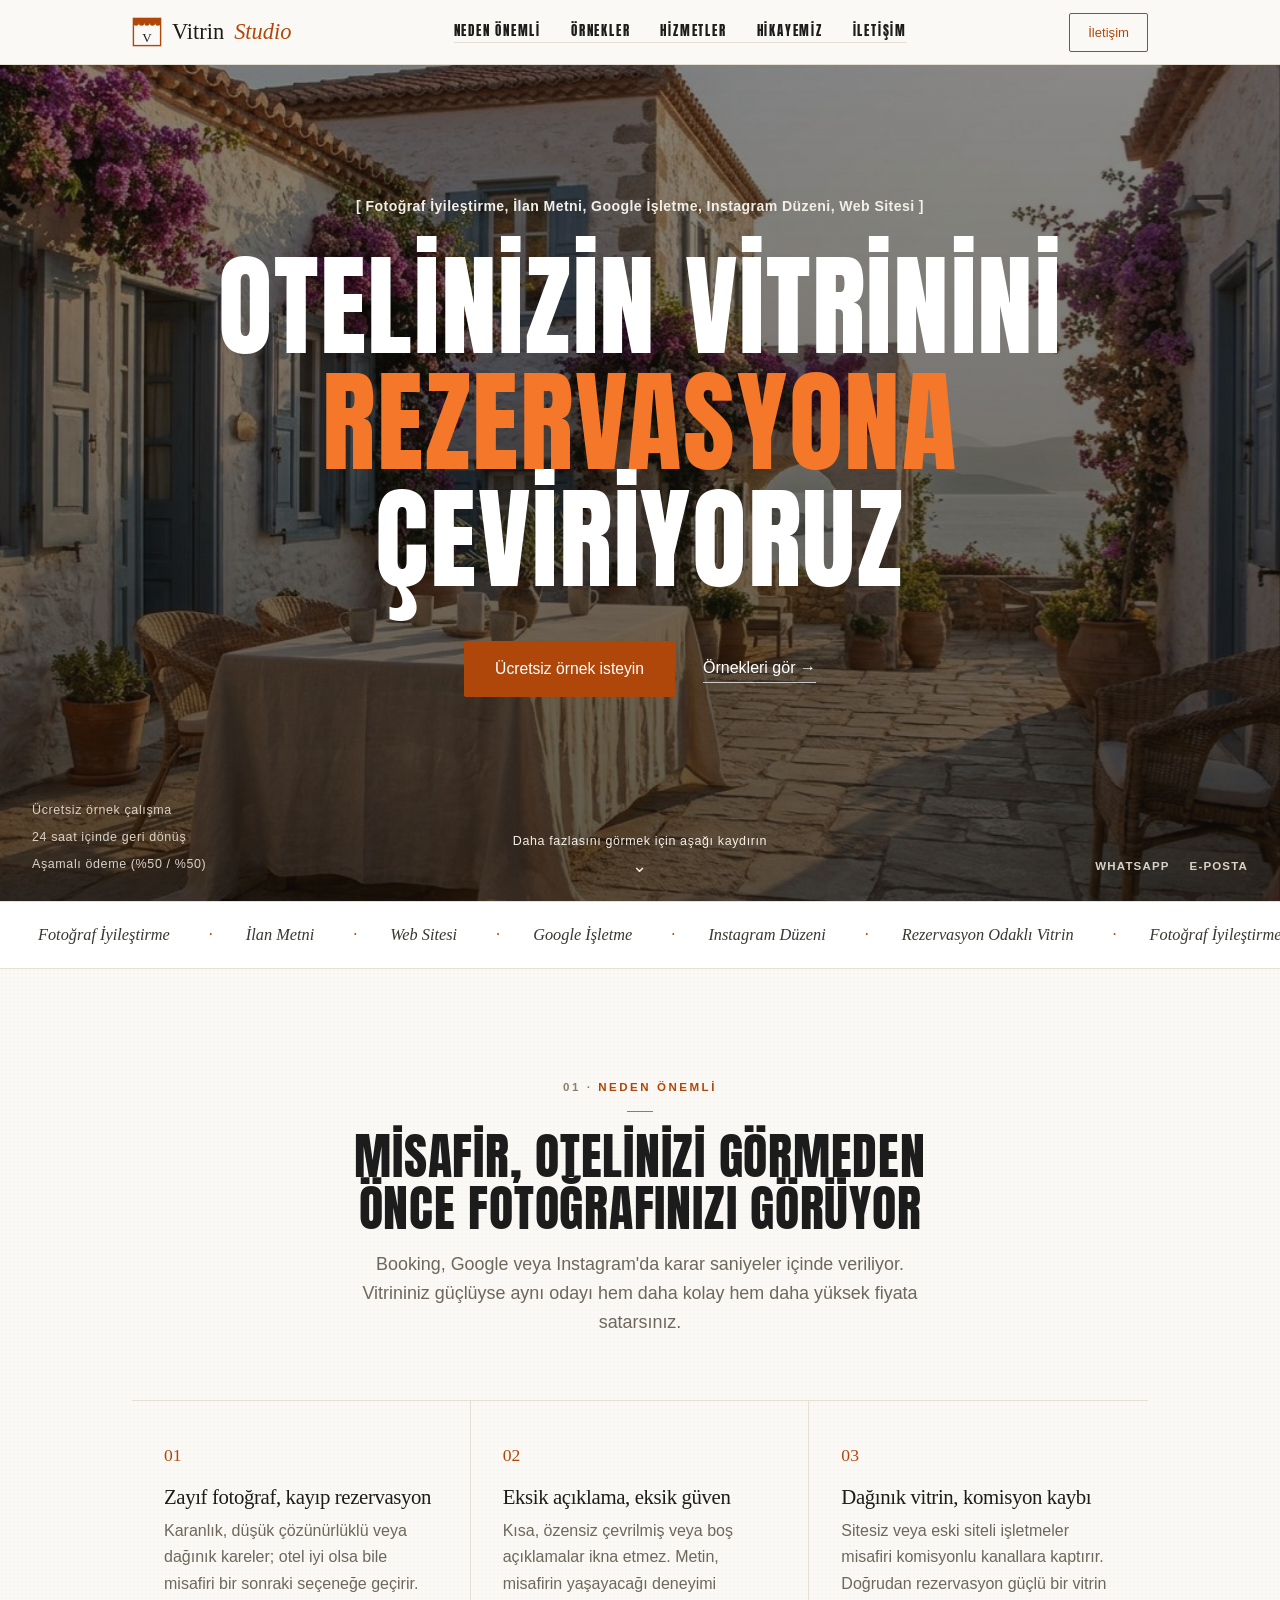
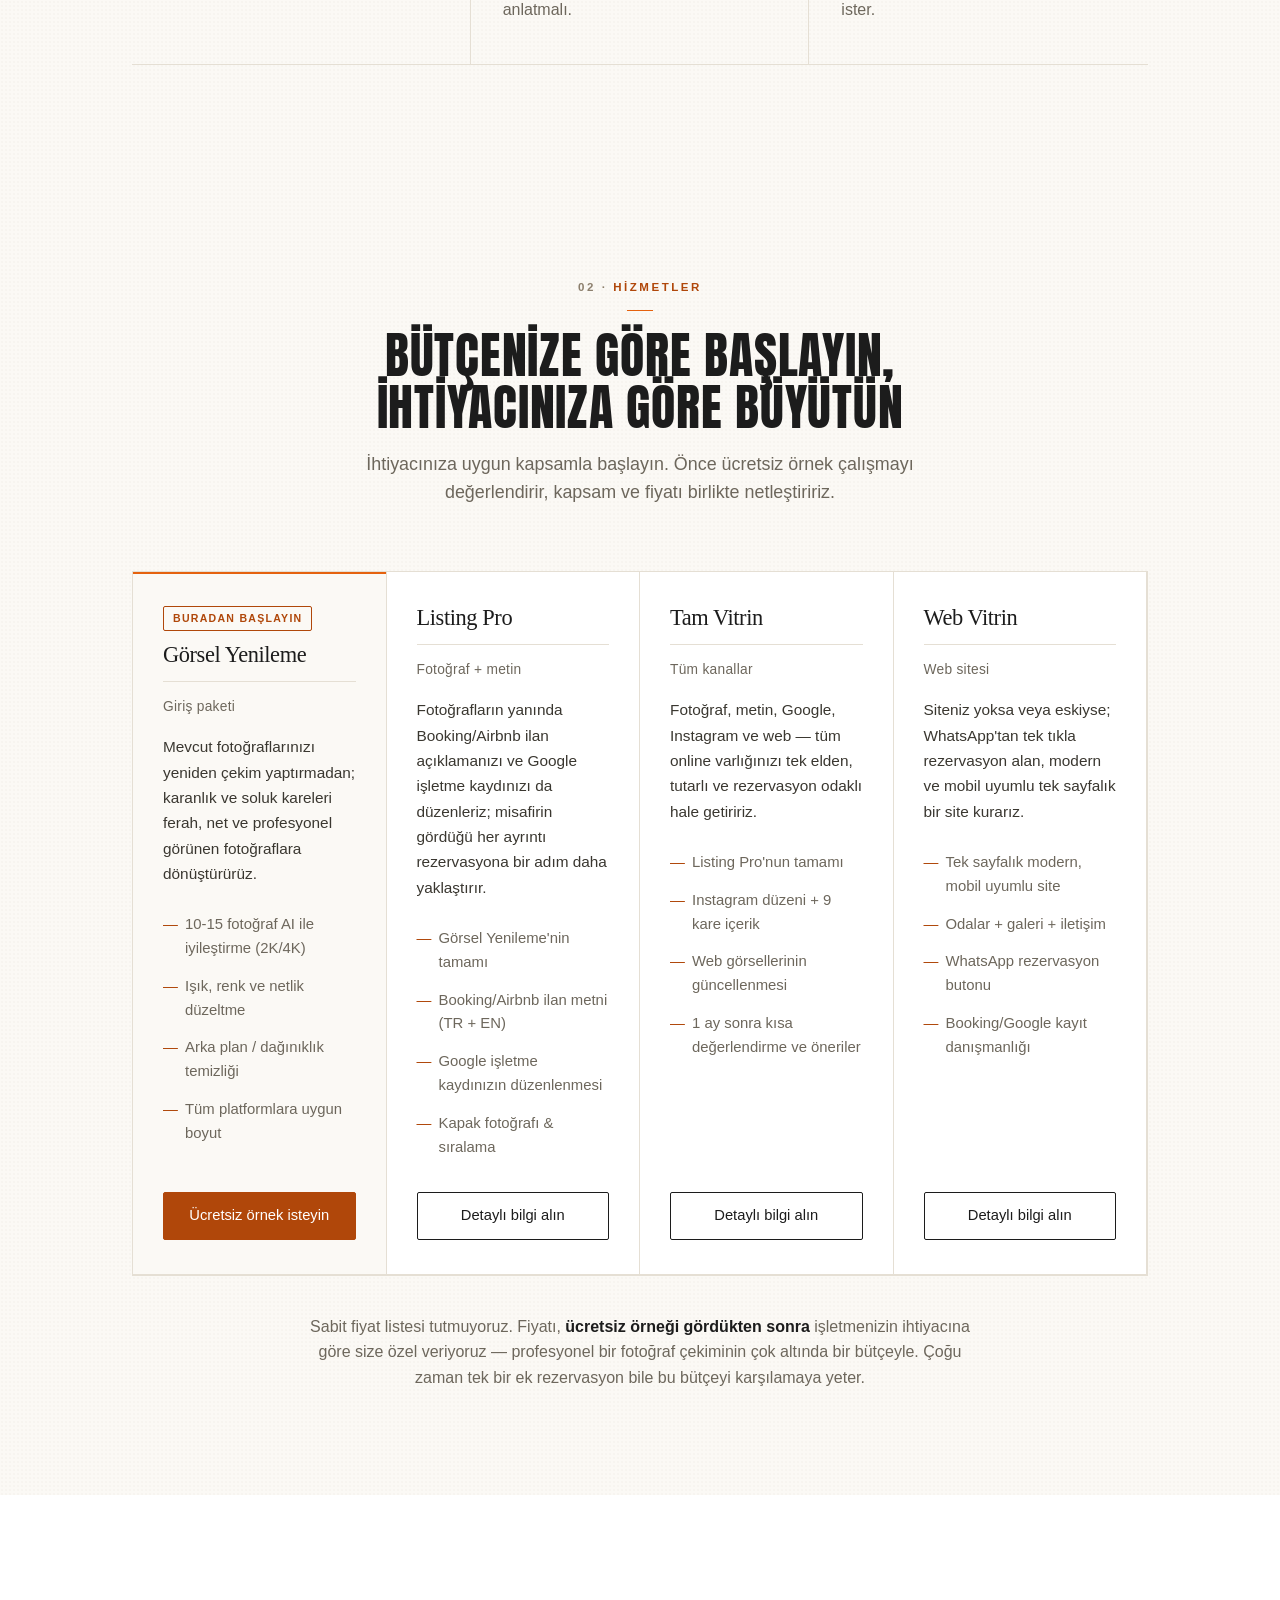
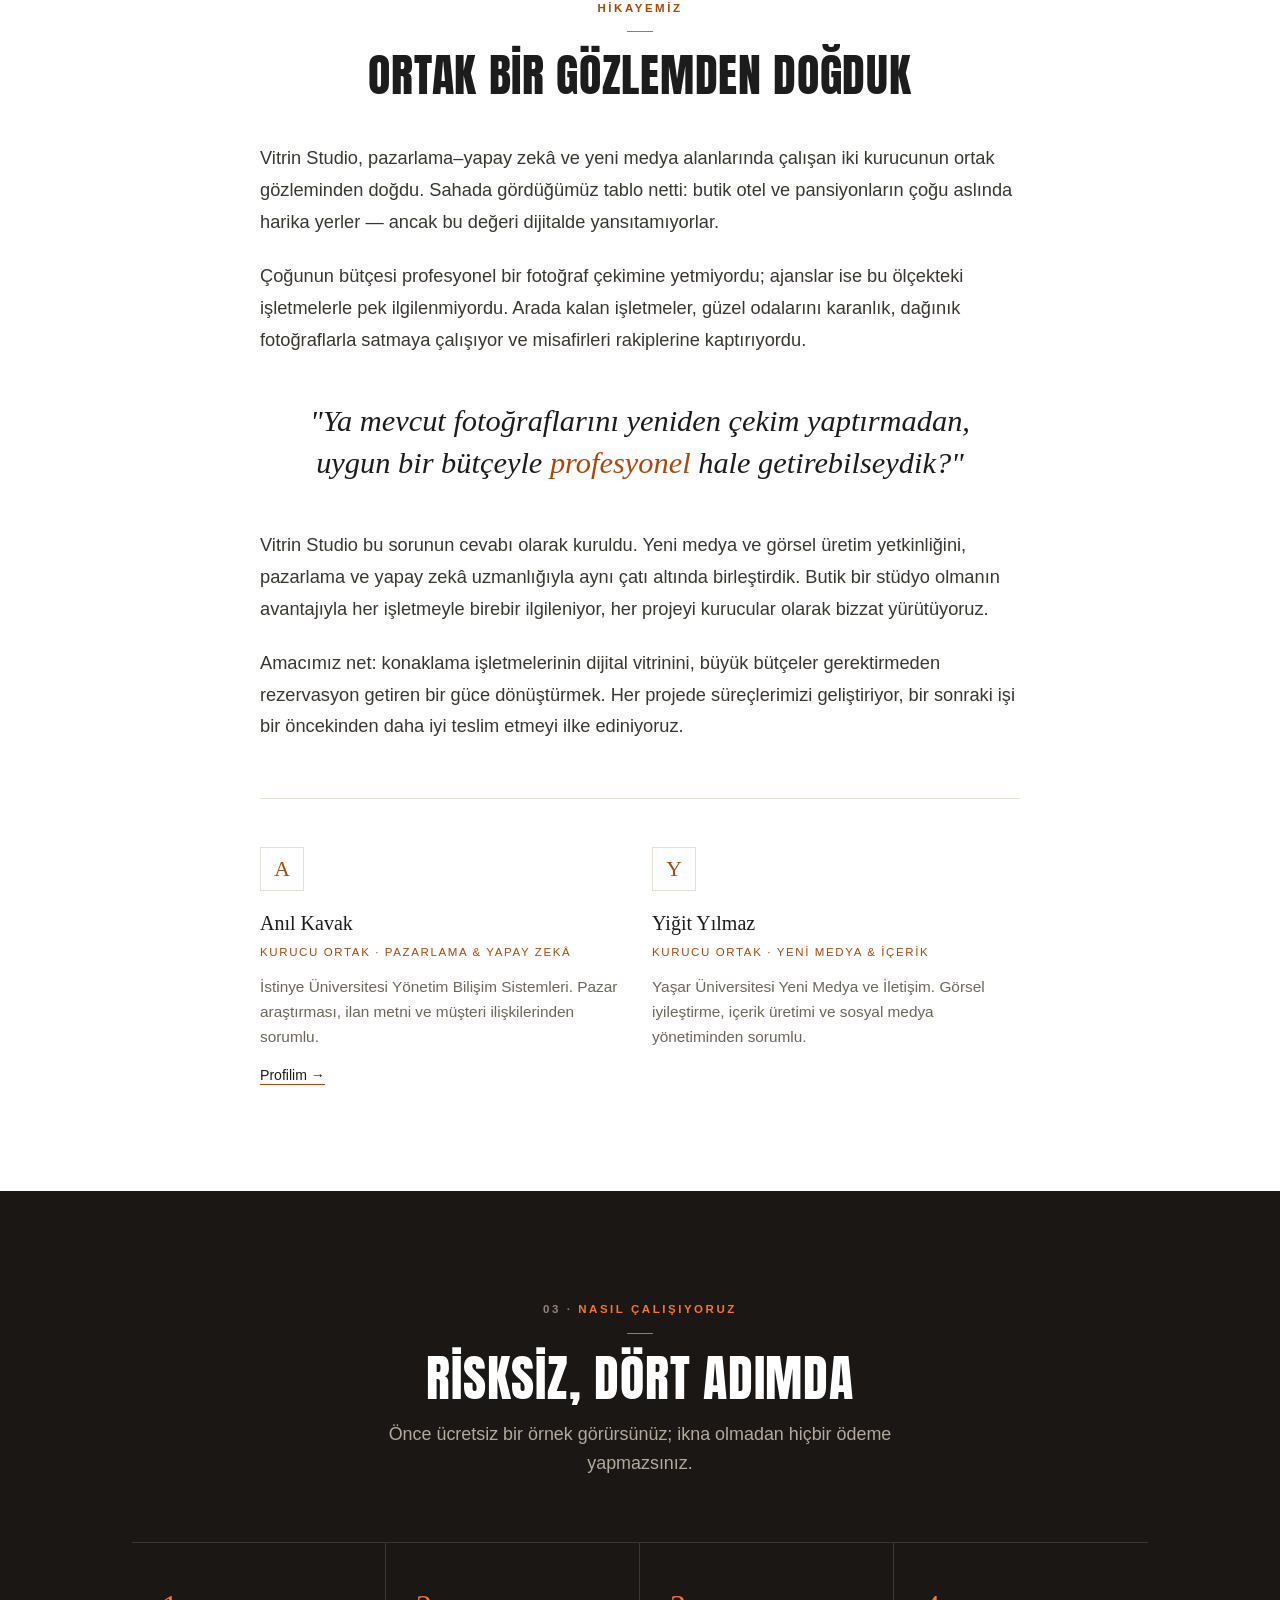
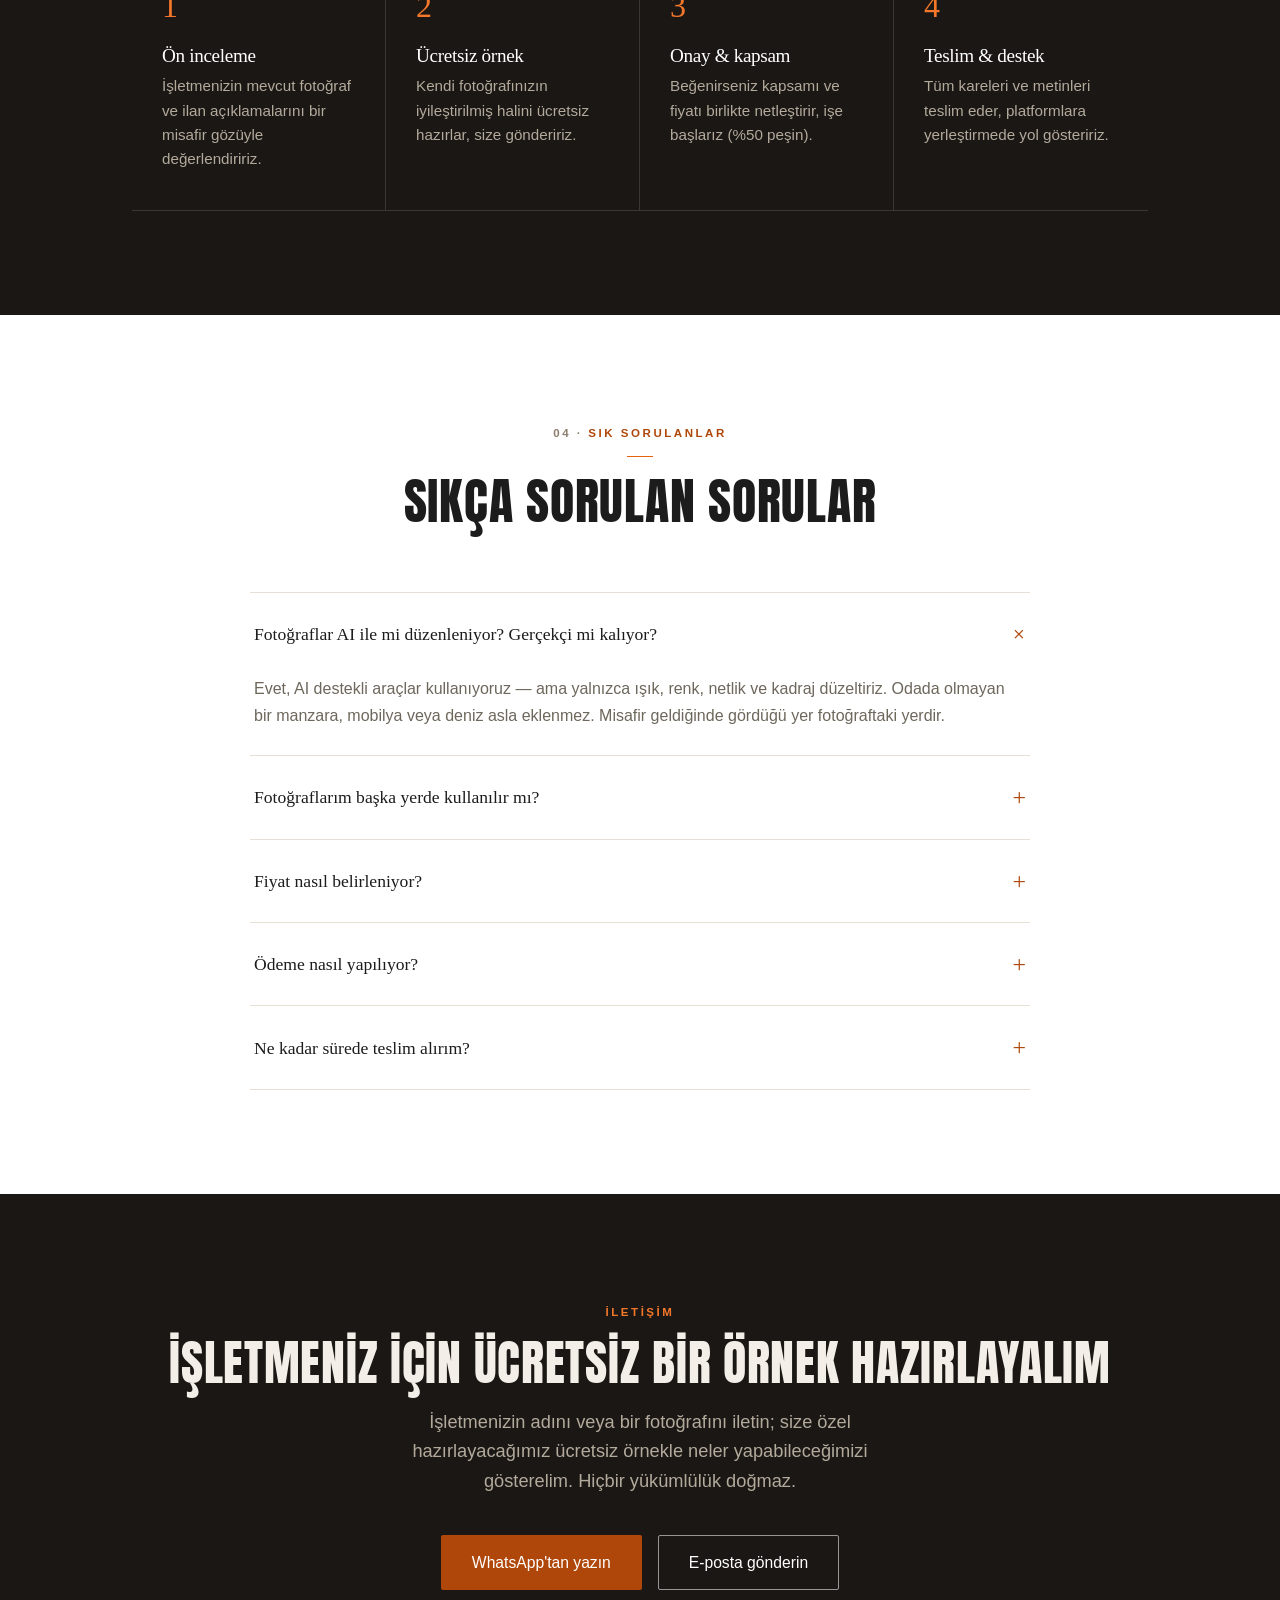
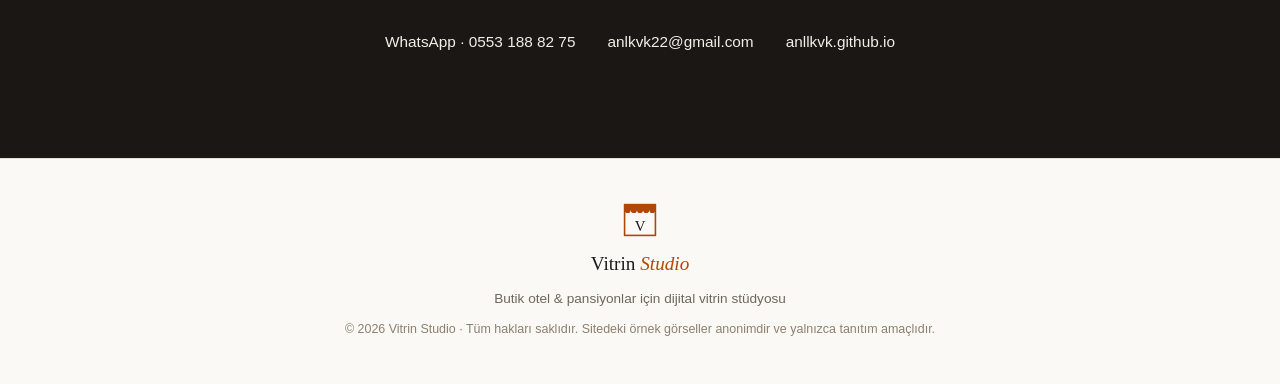
==== commit d1c94a9e: "Çerezsiz analitik: GoatCounter + bölüm bazlı CTA olay takibi - GoatCounter script'i her iki sayfaya " ====
--- a/index.html
+++ b/index.html
@@ -323,5 +323,6 @@
 </footer>
 
 <script src="js/site.js" defer></script>
+<script data-goatcounter="https://vitrinstudio.goatcounter.com/count" async src="https://gc.zgo.at/count.js"></script>
 </body>
 </html>
--- a/css/stil.css
+++ b/css/stil.css
@@ -1,8 +1,8 @@
   @font-face{font-family:'Anton';font-style:normal;font-weight:400;font-display:swap;
-    src:url(fonts/anton-latin-ext.woff2) format('woff2');
+    src:url(../fonts/anton-latin-ext.woff2) format('woff2');
     unicode-range:U+0100-02BA,U+02BD-02C5,U+02C7-02CC,U+02CE-02D7,U+02DD-02FF,U+0304,U+0308,U+0329,U+1D00-1DBF,U+1E00-1E9F,U+1EF2-1EFF,U+2020,U+20A0-20AB,U+20AD-20C0,U+2113,U+2C60-2C7F,U+A720-A7FF;}
   @font-face{font-family:'Anton';font-style:normal;font-weight:400;font-display:swap;
-    src:url(fonts/anton-latin.woff2) format('woff2');
+    src:url(../fonts/anton-latin.woff2) format('woff2');
     unicode-range:U+0000-00FF,U+0131,U+0152-0153,U+02BB-02BC,U+02C6,U+02DA,U+02DC,U+0304,U+0308,U+0329,U+2000-206F,U+20AC,U+2122,U+2191,U+2193,U+2212,U+2215,U+FEFF,U+FFFD;}
   :root{
     --paper:#fbf9f5; --white:#ffffff; --dark:#1a1714;
